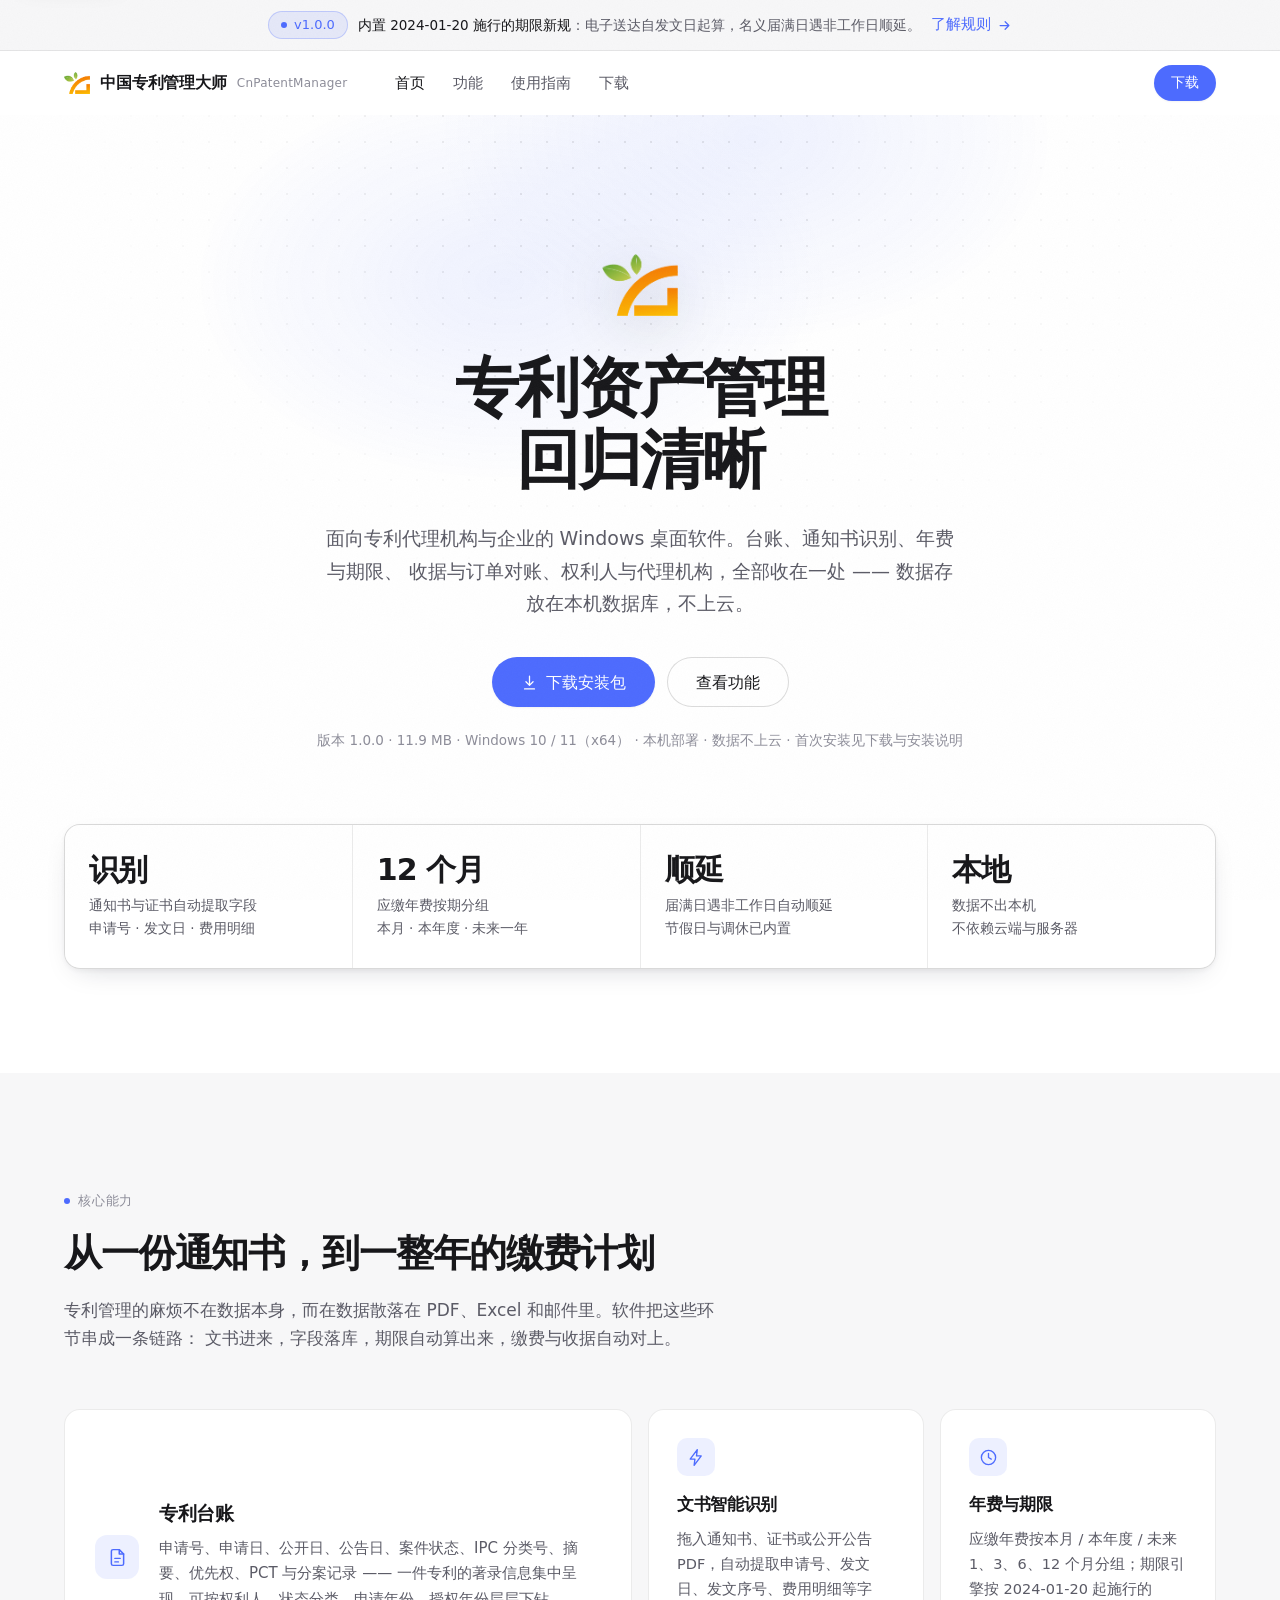
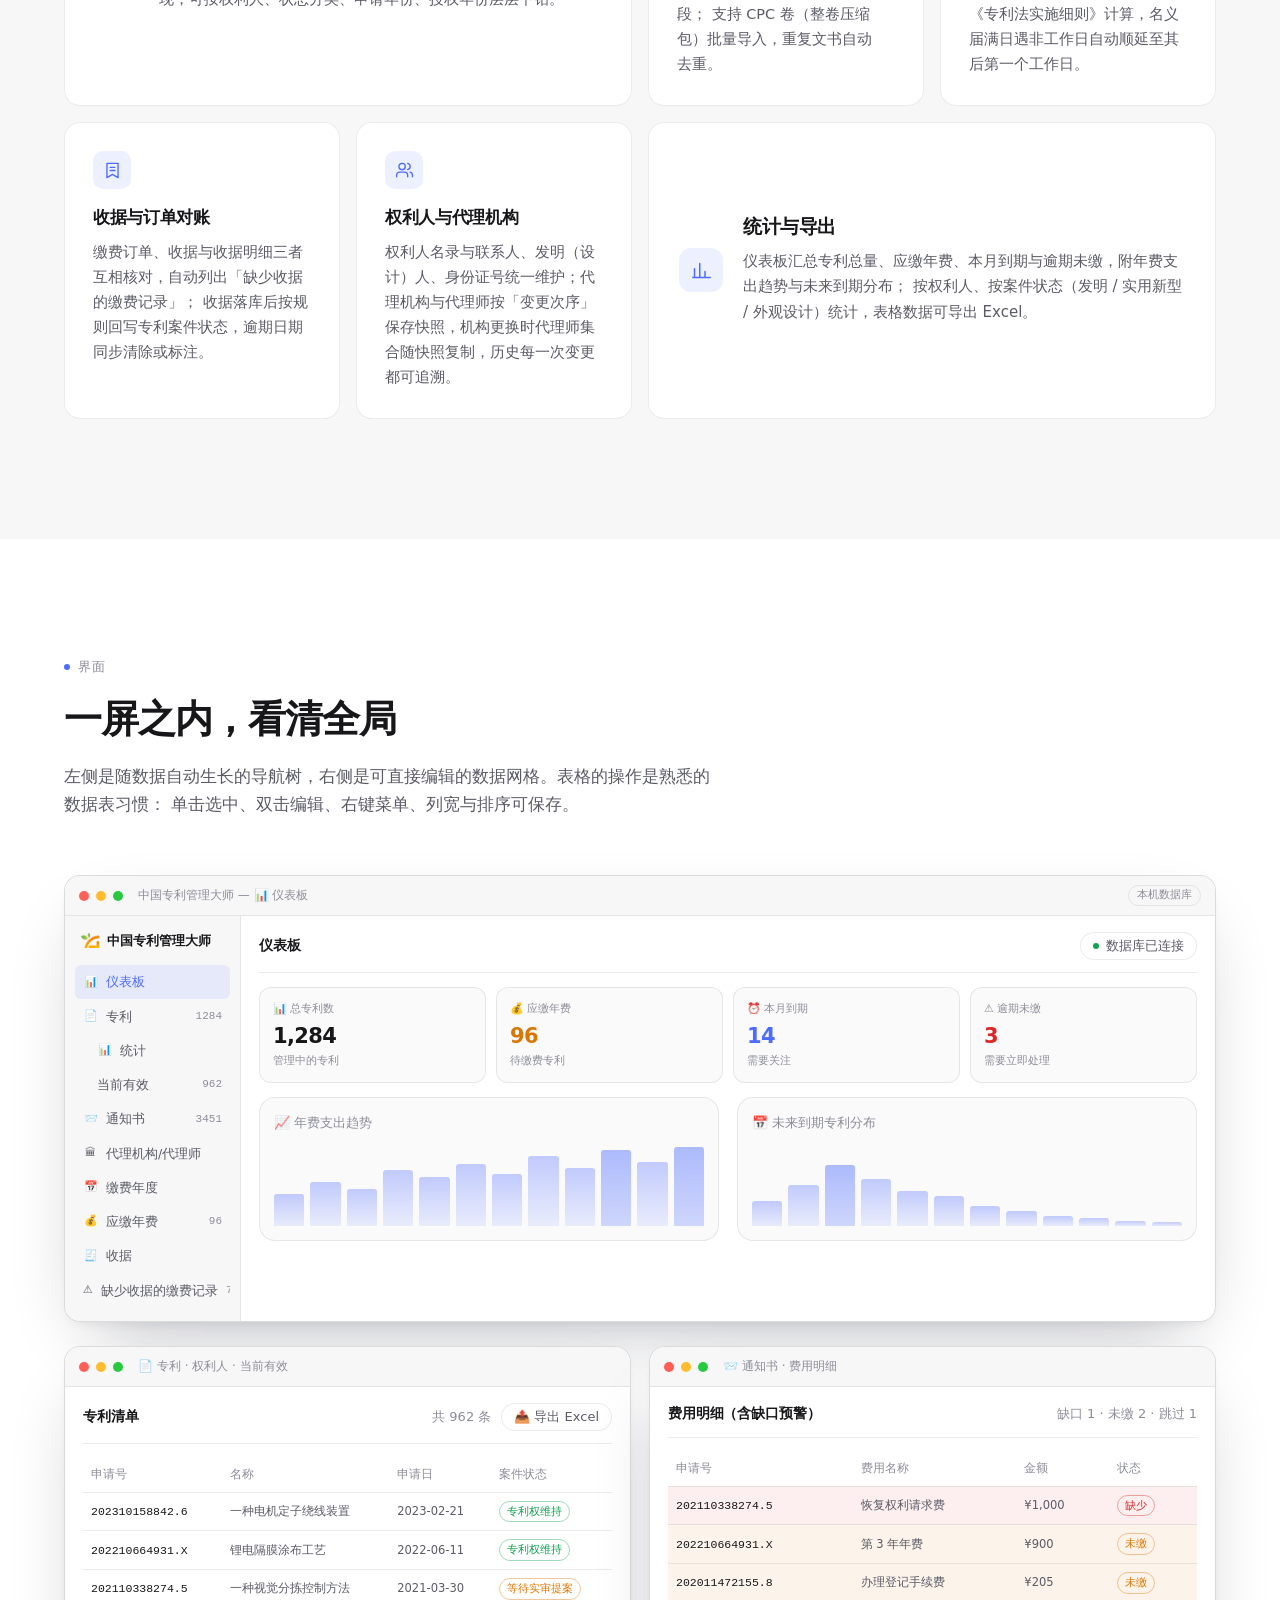
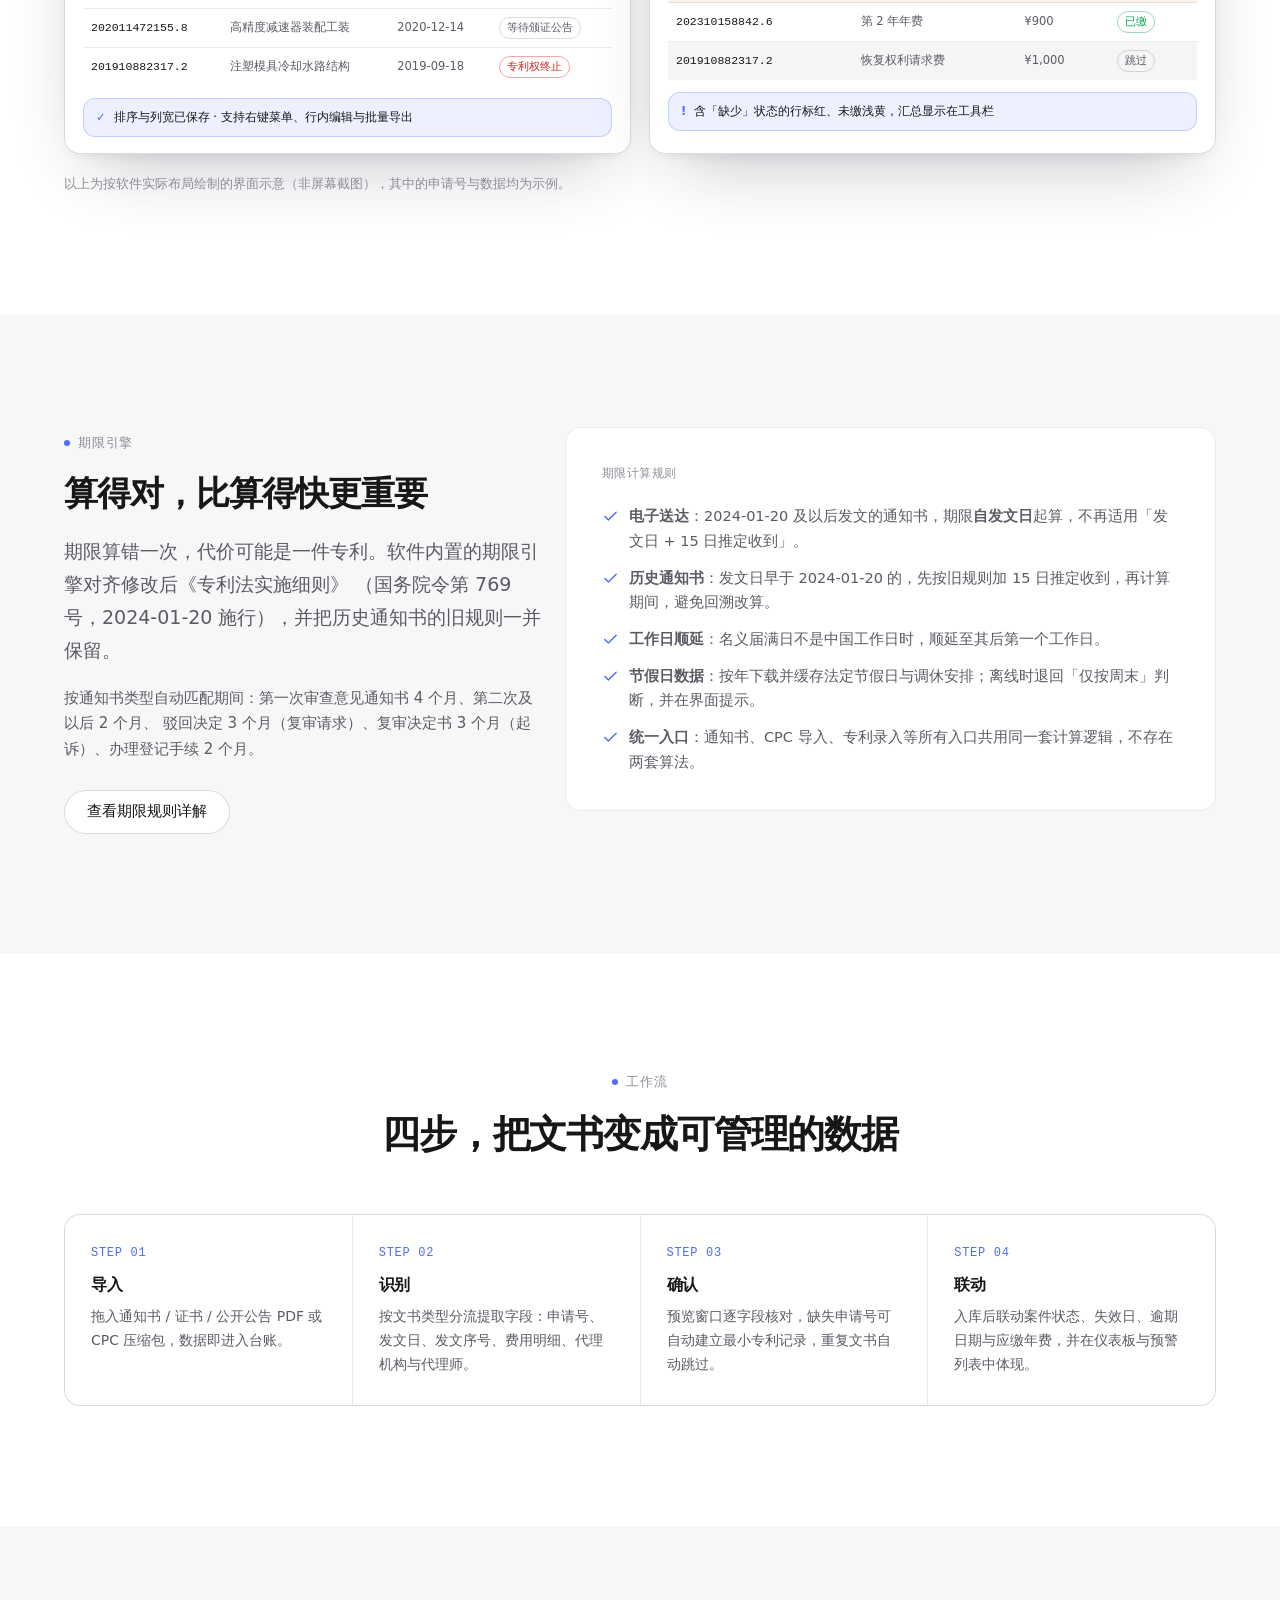
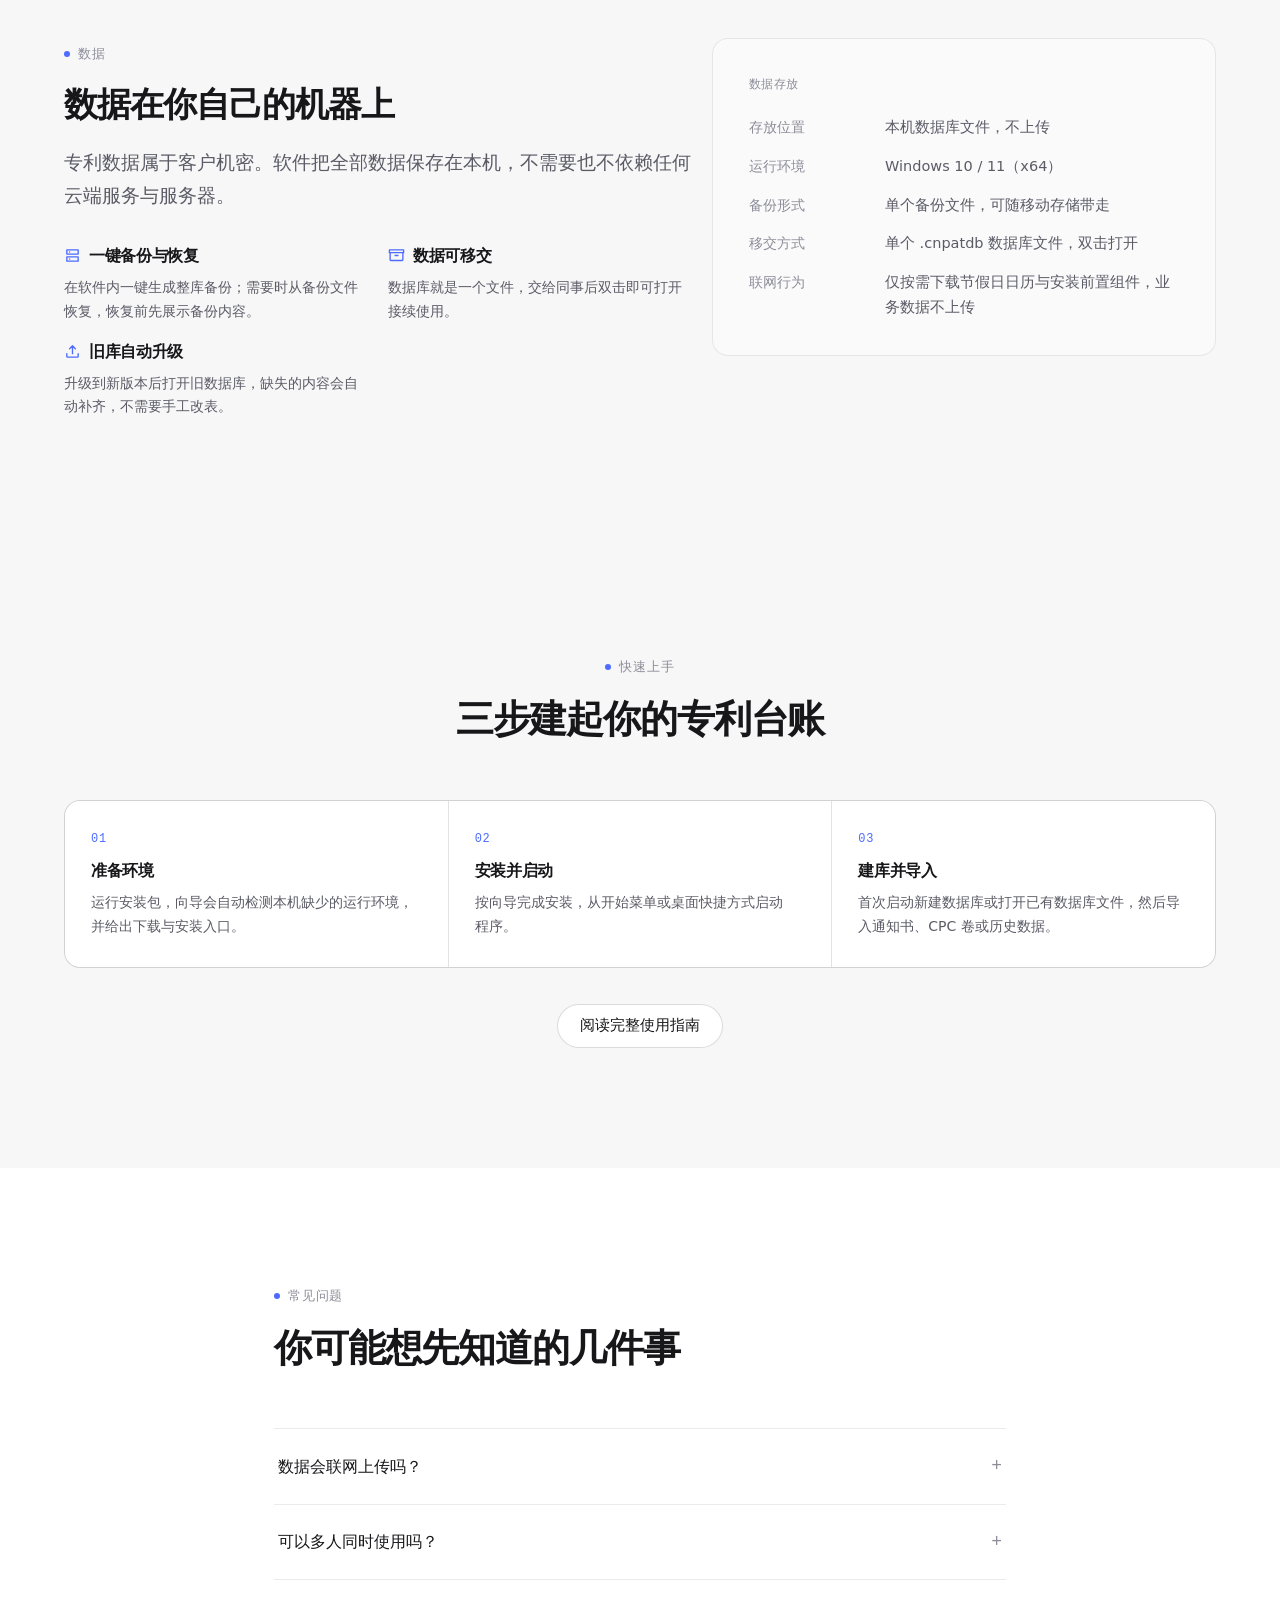
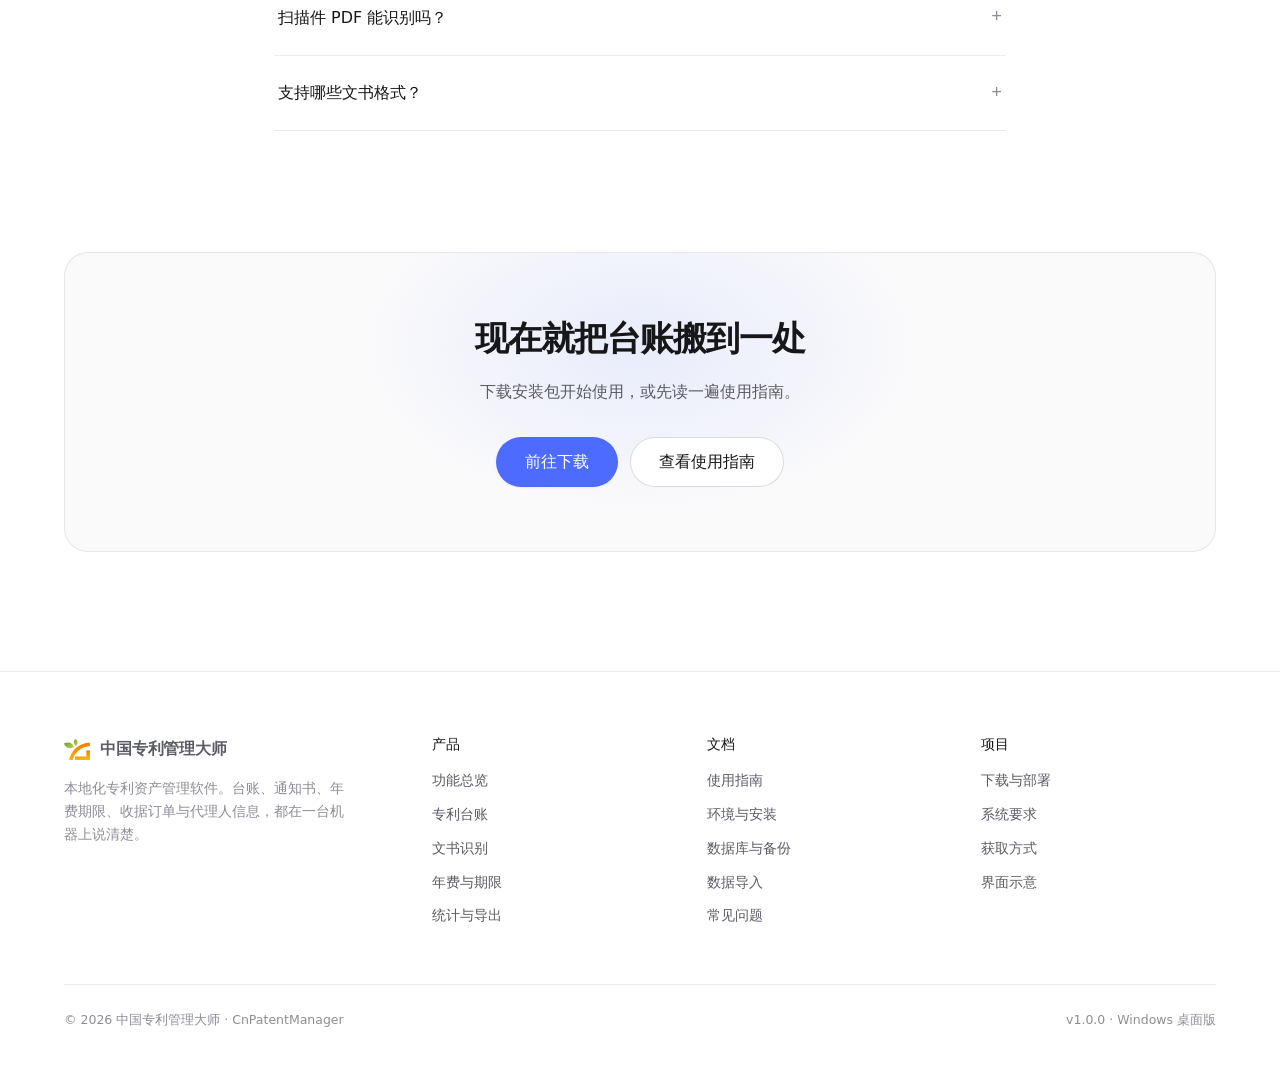
==== index.html @ 4ed28705 "移除「免安装 / 便携目录」这套说法：没有对应的发行产物，下载页只保留安装包一条路" ====
<!DOCTYPE html>
<html lang="zh-CN" data-theme="light" data-accent="blue">
<head>
<meta charset="UTF-8">
<meta name="viewport" content="width=device-width, initial-scale=1">
<title>中国专利管理大师 · 本地化专利资产管理软件</title>
<meta name="description" content="中国专利管理大师（CnPatentManager）是一款面向代理机构与企业的 Windows 桌面软件：专利台账、通知书智能识别、年费与期限管理、收据与订单对账、权利人与代理机构管理，数据全部存放在本机。">
<link rel="canonical" href="https://cnpatentmanager.cn/">
<meta property="og:type" content="website">
<meta property="og:site_name" content="中国专利管理大师">
<meta property="og:locale" content="zh_CN">
<meta property="og:title" content="中国专利管理大师 · 本地化专利资产管理软件">
<meta property="og:description" content="Windows 桌面端专利管理软件：台账、通知书识别、年费期限、收据对账，数据全部存放在本机。">
<meta property="og:url" content="https://cnpatentmanager.cn/">
<meta property="og:image" content="https://cnpatentmanager.cn/assets/img/og-cover.png">
<meta property="og:image:width" content="1200">
<meta property="og:image:height" content="630">
<meta property="og:image:alt" content="中国专利管理大师 · 本地化专利资产管理软件">
<meta name="twitter:card" content="summary_large_image">
<meta name="color-scheme" content="light dark">
<meta name="theme-color" content="#ffffff" media="(prefers-color-scheme: light)">
<meta name="theme-color" content="#0e0e10" media="(prefers-color-scheme: dark)">
<link rel="icon" href="assets/img/logo.ico" sizes="any">
<link rel="apple-touch-icon" href="assets/img/logo-mark.png">
<link rel="stylesheet" href="assets/css/style.css">
<script src="assets/js/theme-init.js"></script>
<script src="assets/js/main.js" defer></script>
</head>
<body>

<a class="skip-link" href="#main">跳到主要内容</a>

<!-- ============================ 公告条 ============================ -->
<div class="notice-bar">
  <span class="pill pill-soft"><span class="dot"></span>v1.0.0</span>
  <span><strong>内置 2024-01-20 施行的期限新规</strong>：电子送达自发文日起算，名义届满日遇非工作日顺延。</span>
  <a class="link-arrow" href="guide.html#deadline">了解规则
    <svg viewBox="0 0 24 24" fill="none" stroke="currentColor" stroke-width="2" stroke-linecap="round" stroke-linejoin="round"><path d="M5 12h14M13 6l6 6-6 6"/></svg>
  </a>
</div>

<!-- ============================ 导航 ============================ -->
<header class="nav" id="nav">
  <div class="container nav-inner">
    <a class="brand" href="index.html">
      <img src="assets/img/logo-mark.png" alt="">
      <span>中国专利管理大师</span>
      <span class="brand-sub">CnPatentManager</span>
    </a>
    <nav class="nav-links" id="navLinks">
      <a href="index.html">首页</a>
      <a href="features.html">功能</a>
      <a href="guide.html">使用指南</a>
      <a href="download.html">下载</a>
    </nav>
    <div class="nav-right">
      <a class="btn btn-primary btn-sm" href="download.html">下载</a>
      <button class="icon-btn nav-toggle" id="navToggle" type="button"
              aria-label="展开菜单" aria-expanded="false" aria-controls="navLinks">
        <svg viewBox="0 0 24 24" fill="none" stroke="currentColor" stroke-width="2" stroke-linecap="round"><path d="M4 7h16M4 12h16M4 17h16"/></svg>
      </button>
    </div>
  </div>
</header>

<main id="main">

  <!-- ============================ Hero ============================ -->
  <section class="hero">
    <div class="container">
      <img class="hero-mark" src="assets/img/logo-mark.png" alt="">
      <h1 class="hero-title">专利资产管理<br>回归清晰</h1>
      <p class="hero-sub">
        面向专利代理机构与企业的 Windows 桌面软件。台账、通知书识别、年费与期限、
        收据与订单对账、权利人与代理机构，全部收在一处 —— 数据存放在本机数据库，不上云。
      </p>
      <div class="btn-row center hero-actions">
        <a class="btn btn-primary btn-lg" href="downloads/Setup_CnPatentManager.exe" download>
          <svg viewBox="0 0 24 24" fill="none" stroke="currentColor" stroke-width="1.8" stroke-linecap="round" stroke-linejoin="round"><path d="M12 3v12M7 11l5 5 5-5M5 21h14"/></svg>
          下载安装包
        </a>
        <a class="btn btn-ghost btn-lg" href="features.html">查看功能</a>
      </div>
      <p class="hero-note">版本 1.0.0 · 11.9 MB · Windows 10 / 11（x64） · 本机部署 · 数据不上云 ·
        首次安装见<a href="download.html">下载与安装说明</a></p>

      <div class="stat-strip reveal">
        <div>
          <div class="stat-num">识别</div>
          <div class="stat-label">通知书与证书自动提取字段<br>申请号 · 发文日 · 费用明细</div>
        </div>
        <div>
          <div class="stat-num">12 个月</div>
          <div class="stat-label">应缴年费按期分组<br>本月 · 本年度 · 未来一年</div>
        </div>
        <div>
          <div class="stat-num">顺延</div>
          <div class="stat-label">届满日遇非工作日自动顺延<br>节假日与调休已内置</div>
        </div>
        <div>
          <div class="stat-num">本地</div>
          <div class="stat-label">数据不出本机<br>不依赖云端与服务器</div>
        </div>
      </div>
    </div>
  </section>

  <!-- ============================ 核心能力 ============================ -->
  <section class="section section-soft" id="capabilities">
    <div class="container">
      <div class="section-head reveal">
        <div class="eyebrow">核心能力</div>
        <h2>从一份通知书，到一整年的缴费计划</h2>
        <p>专利管理的麻烦不在数据本身，而在数据散落在 PDF、Excel 和邮件里。软件把这些环节串成一条链路：
           文书进来，字段落库，期限自动算出来，缴费与收据自动对上。</p>
      </div>

      <div class="bento">
        <article class="card card-hover reveal b-2">
          <div class="card-icon">
            <svg viewBox="0 0 24 24" fill="none" stroke="currentColor" stroke-width="1.7" stroke-linecap="round" stroke-linejoin="round"><path d="M14 3H7a2 2 0 0 0-2 2v14a2 2 0 0 0 2 2h10a2 2 0 0 0 2-2V8z"/><path d="M14 3v5h5M9 13h6M9 17h4"/></svg>
          </div>
          <h3>专利台账</h3>
          <p>申请号、申请日、公开日、公告日、案件状态、IPC 分类号、摘要、优先权、PCT 与分案记录 ——
             一件专利的著录信息集中呈现，可按权利人、状态分类、申请年份、授权年份层层下钻。</p>
        </article>

        <article class="card card-hover reveal">
          <div class="card-icon">
            <svg viewBox="0 0 24 24" fill="none" stroke="currentColor" stroke-width="1.7" stroke-linecap="round" stroke-linejoin="round"><path d="M13 2 4 14h6l-1 8 9-12h-6z"/></svg>
          </div>
          <h3>文书智能识别</h3>
          <p>拖入通知书、证书或公开公告 PDF，自动提取申请号、发文日、发文序号、费用明细等字段；
             支持 CPC 卷（整卷压缩包）批量导入，重复文书自动去重。</p>
        </article>

        <article class="card card-hover reveal">
          <div class="card-icon">
            <svg viewBox="0 0 24 24" fill="none" stroke="currentColor" stroke-width="1.7" stroke-linecap="round" stroke-linejoin="round"><circle cx="12" cy="12" r="9"/><path d="M12 7v5l3.5 2"/></svg>
          </div>
          <h3>年费与期限</h3>
          <p>应缴年费按本月 / 本年度 / 未来 1、3、6、12 个月分组；期限引擎按 2024-01-20 起施行的
             《专利法实施细则》计算，名义届满日遇非工作日自动顺延至其后第一个工作日。</p>
        </article>

        <article class="card card-hover reveal">
          <div class="card-icon">
            <svg viewBox="0 0 24 24" fill="none" stroke="currentColor" stroke-width="1.7" stroke-linecap="round" stroke-linejoin="round"><path d="M5 3h14v18l-7-4-7 4z"/><path d="M9 8h6M9 12h6"/></svg>
          </div>
          <h3>收据与订单对账</h3>
          <p>缴费订单、收据与收据明细三者互相核对，自动列出「缺少收据的缴费记录」；
             收据落库后按规则回写专利案件状态，逾期日期同步清除或标注。</p>
        </article>

        <article class="card card-hover reveal">
          <div class="card-icon">
            <svg viewBox="0 0 24 24" fill="none" stroke="currentColor" stroke-width="1.7" stroke-linecap="round" stroke-linejoin="round"><path d="M16 20v-2a4 4 0 0 0-4-4H6a4 4 0 0 0-4 4v2"/><circle cx="9" cy="7" r="4"/><path d="M22 20v-2a4 4 0 0 0-3-3.9M16 3.1a4 4 0 0 1 0 7.8"/></svg>
          </div>
          <h3>权利人与代理机构</h3>
          <p>权利人名录与联系人、发明（设计）人、身份证号统一维护；代理机构与代理师按「变更次序」
             保存快照，机构更换时代理师集合随快照复制，历史每一次变更都可追溯。</p>
        </article>

        <article class="card card-hover reveal b-2">
          <div class="card-icon">
            <svg viewBox="0 0 24 24" fill="none" stroke="currentColor" stroke-width="1.7" stroke-linecap="round" stroke-linejoin="round"><path d="M4 20V10M10 20V4M16 20v-7M22 20H2"/></svg>
          </div>
          <h3>统计与导出</h3>
          <p>仪表板汇总专利总量、应缴年费、本月到期与逾期未缴，附年费支出趋势与未来到期分布；
             按权利人、按案件状态（发明 / 实用新型 / 外观设计）统计，表格数据可导出 Excel。</p>
        </article>
      </div>
    </div>
  </section>

  <!-- ============================ 界面示意 ============================ -->
  <section class="section" id="screens">
    <div class="container">
      <div class="section-head reveal">
        <div class="eyebrow">界面</div>
        <h2>一屏之内，看清全局</h2>
        <p>左侧是随数据自动生长的导航树，右侧是可直接编辑的数据网格。表格的操作是熟悉的数据表习惯：
           单击选中、双击编辑、右键菜单、列宽与排序可保存。</p>
      </div>

      <div class="stack-24">
        <!-- 仪表板 -->
        <div class="win reveal">
          <div class="win-bar">
            <span class="win-dot"></span><span class="win-dot"></span><span class="win-dot"></span>
            <span class="win-title">中国专利管理大师 — 📊 仪表板</span>
            <span class="win-badge">本机数据库</span>
          </div>
          <div class="win-body">
            <aside class="win-side">
              <div class="side-brand"><img src="assets/img/logo-mark.png" alt="">中国专利管理大师</div>
              <ul class="win-tree">
                <li class="is-active"><span class="em">📊</span>仪表板</li>
                <li><span class="em">📄</span>专利<span class="count">1284</span></li>
                <li class="indent-1"><span class="em">📊</span>统计</li>
                <li class="indent-1">当前有效<span class="count">962</span></li>
                <li><span class="em">📨</span>通知书<span class="count">3451</span></li>
                <li><span class="em">🏛</span>代理机构/代理师</li>
                <li><span class="em">📅</span>缴费年度</li>
                <li><span class="em">💰</span>应缴年费<span class="count">96</span></li>
                <li><span class="em">🧾</span>收据</li>
                <li><span class="em">⚠️</span>缺少收据的缴费记录<span class="count">7</span></li>
              </ul>
            </aside>
            <div class="win-main">
              <div class="win-head">
                <h4>仪表板</h4>
                <span class="pill pill-ok tiny grow"><span class="dot"></span>数据库已连接</span>
              </div>
              <div class="kpi-row">
                <div class="kpi">
                  <div class="kpi-label">📊 总专利数</div>
                  <div class="kpi-value">1,284</div>
                  <div class="kpi-foot">管理中的专利</div>
                </div>
                <div class="kpi is-warn">
                  <div class="kpi-label">💰 应缴年费</div>
                  <div class="kpi-value">96</div>
                  <div class="kpi-foot">待缴费专利</div>
                </div>
                <div class="kpi is-accent">
                  <div class="kpi-label">⏰ 本月到期</div>
                  <div class="kpi-value">14</div>
                  <div class="kpi-foot">需要关注</div>
                </div>
                <div class="kpi is-danger">
                  <div class="kpi-label">⚠️ 逾期未缴</div>
                  <div class="kpi-value">3</div>
                  <div class="kpi-foot">需要立即处理</div>
                </div>
              </div>

              <div class="grid grid-2 mt-14">
                <div class="card card-flat card-compact">
                  <div class="tiny dim">📈 年费支出趋势</div>
                  <div class="bars" aria-hidden="true">
                    <span style="height:38%"></span><span style="height:52%"></span><span style="height:44%"></span>
                    <span style="height:66%"></span><span style="height:58%"></span><span style="height:74%"></span>
                    <span style="height:61%"></span><span style="height:83%"></span><span style="height:69%"></span>
                    <span style="height:90%" class="is-peak"></span><span style="height:76%"></span><span style="height:94%" class="is-peak"></span>
                  </div>
                </div>
                <div class="card card-flat card-compact">
                  <div class="tiny dim">📅 未来到期专利分布</div>
                  <div class="bars" aria-hidden="true">
                    <span style="height:30%"></span><span style="height:48%"></span><span style="height:72%" class="is-peak"></span>
                    <span style="height:56%"></span><span style="height:41%"></span><span style="height:35%"></span>
                    <span style="height:24%"></span><span style="height:18%"></span><span style="height:12%"></span>
                    <span style="height:9%"></span><span style="height:6%"></span><span style="height:4%"></span>
                  </div>
                </div>
              </div>
            </div>
          </div>
        </div>

        <div class="grid grid-2">
          <!-- 专利列表 -->
          <div class="win reveal">
            <div class="win-bar">
              <span class="win-dot"></span><span class="win-dot"></span><span class="win-dot"></span>
              <span class="win-title">📄 专利 · 权利人 · 当前有效</span>
            </div>
            <div class="win-main">
              <div class="win-head">
                <h4>专利清单</h4>
                <span class="tiny dim grow">共 962 条</span>
                <span class="pill tiny">📤 导出 Excel</span>
              </div>
              <table class="mini-table">
                <thead>
                  <tr><th>申请号</th><th>名称</th><th>申请日</th><th>案件状态</th></tr>
                </thead>
                <tbody>
                  <tr><td class="strong mono">202310158842.6</td><td>一种电机定子绕线装置</td><td>2023-02-21</td><td><span class="tag tag-ok">专利权维持</span></td></tr>
                  <tr><td class="strong mono">202210664931.X</td><td>锂电隔膜涂布工艺</td><td>2022-06-11</td><td><span class="tag tag-ok">专利权维持</span></td></tr>
                  <tr><td class="strong mono">202110338274.5</td><td>一种视觉分拣控制方法</td><td>2021-03-30</td><td><span class="tag tag-warn">等待实审提案</span></td></tr>
                  <tr><td class="strong mono">202011472155.8</td><td>高精度减速器装配工装</td><td>2020-12-14</td><td><span class="tag">等待颁证公告</span></td></tr>
                  <tr><td class="strong mono">201910882317.2</td><td>注塑模具冷却水路结构</td><td>2019-09-18</td><td><span class="tag tag-danger">专利权终止</span></td></tr>
                </tbody>
              </table>
              <div class="win-toast">
                <span class="em">✓</span>排序与列宽已保存 · 支持右键菜单、行内编辑与批量导出
              </div>
            </div>
          </div>

          <!-- 费用明细 / 缺口预警 -->
          <div class="win reveal">
            <div class="win-bar">
              <span class="win-dot"></span><span class="win-dot"></span><span class="win-dot"></span>
              <span class="win-title">📨 通知书 · 费用明细</span>
            </div>
            <div class="win-main">
              <div class="win-head">
                <h4>费用明细（含缺口预警）</h4>
                <span class="tiny dim grow">缺口 1 · 未缴 2 · 跳过 1</span>
              </div>
              <table class="mini-table">
                <thead>
                  <tr><th>申请号</th><th>费用名称</th><th>金额</th><th>状态</th></tr>
                </thead>
                <tbody>
                  <tr class="row-flag-danger"><td class="strong mono">202110338274.5</td><td>恢复权利请求费</td><td>¥1,000</td><td><span class="tag tag-danger">缺少</span></td></tr>
                  <tr class="row-flag-warn"><td class="strong mono">202210664931.X</td><td>第 3 年年费</td><td>¥900</td><td><span class="tag tag-warn">未缴</span></td></tr>
                  <tr class="row-flag-warn"><td class="strong mono">202011472155.8</td><td>办理登记手续费</td><td>¥205</td><td><span class="tag tag-warn">未缴</span></td></tr>
                  <tr><td class="strong mono">202310158842.6</td><td>第 2 年年费</td><td>¥900</td><td><span class="tag tag-ok">已缴</span></td></tr>
                  <tr class="row-flag-skip"><td class="strong mono">201910882317.2</td><td>恢复权利请求费</td><td>¥1,000</td><td><span class="tag">跳过</span></td></tr>
                </tbody>
              </table>
              <div class="win-toast">
                <span class="em">!</span>含「缺少」状态的行标红、未缴浅黄，汇总显示在工具栏
              </div>
            </div>
          </div>
        </div>
      </div>

      <p class="tiny dim reveal mt-18">
        以上为按软件实际布局绘制的界面示意（非屏幕截图），其中的申请号与数据均为示例。
      </p>
    </div>
  </section>

  <!-- ============================ 期限规则 ============================ -->
  <section class="section section-soft" id="deadline">
    <div class="container">
      <div class="grid grid-1-2 grid-spread">
        <div class="reveal">
          <div class="eyebrow">期限引擎</div>
          <h2 class="h2-sub">算得对，比算得快更重要</h2>
          <p class="lead mt-20">
            期限算错一次，代价可能是一件专利。软件内置的期限引擎对齐修改后《专利法实施细则》
            （国务院令第 769 号，2024-01-20 施行），并把历史通知书的旧规则一并保留。
          </p>
          <p class="muted mt-18 text-15">
            按通知书类型自动匹配期间：第一次审查意见通知书 4 个月、第二次及以后 2 个月、
            驳回决定 3 个月（复审请求）、复审决定书 3 个月（起诉）、办理登记手续 2 个月。
          </p>
          <div class="btn-row mt-28">
            <a class="btn btn-ghost" href="features.html#deadline">查看期限规则详解</a>
          </div>
        </div>

        <div class="card card-lg reveal">
          <div class="card-index">期限计算规则</div>
          <ul class="check-list mt-20">
            <li>
              <svg viewBox="0 0 24 24" fill="none" stroke="currentColor" stroke-width="2" stroke-linecap="round" stroke-linejoin="round"><path d="M20 6 9 17l-5-5"/></svg>
              <span><strong>电子送达</strong>：2024-01-20 及以后发文的通知书，期限<strong>自发文日</strong>起算，不再适用「发文日 + 15 日推定收到」。</span>
            </li>
            <li>
              <svg viewBox="0 0 24 24" fill="none" stroke="currentColor" stroke-width="2" stroke-linecap="round" stroke-linejoin="round"><path d="M20 6 9 17l-5-5"/></svg>
              <span><strong>历史通知书</strong>：发文日早于 2024-01-20 的，先按旧规则加 15 日推定收到，再计算期间，避免回溯改算。</span>
            </li>
            <li>
              <svg viewBox="0 0 24 24" fill="none" stroke="currentColor" stroke-width="2" stroke-linecap="round" stroke-linejoin="round"><path d="M20 6 9 17l-5-5"/></svg>
              <span><strong>工作日顺延</strong>：名义届满日不是中国工作日时，顺延至其后第一个工作日。</span>
            </li>
            <li>
              <svg viewBox="0 0 24 24" fill="none" stroke="currentColor" stroke-width="2" stroke-linecap="round" stroke-linejoin="round"><path d="M20 6 9 17l-5-5"/></svg>
              <span><strong>节假日数据</strong>：按年下载并缓存法定节假日与调休安排；离线时退回「仅按周末」判断，并在界面提示。</span>
            </li>
            <li>
              <svg viewBox="0 0 24 24" fill="none" stroke="currentColor" stroke-width="2" stroke-linecap="round" stroke-linejoin="round"><path d="M20 6 9 17l-5-5"/></svg>
              <span><strong>统一入口</strong>：通知书、CPC 导入、专利录入等所有入口共用同一套计算逻辑，不存在两套算法。</span>
            </li>
          </ul>
        </div>
      </div>
    </div>
  </section>

  <!-- ============================ 工作流 ============================ -->
  <section class="section">
    <div class="container">
      <div class="section-head center reveal">
        <div class="eyebrow">工作流</div>
        <h2>四步，把文书变成可管理的数据</h2>
      </div>
      <ol class="steps steps-4 reveal">
        <li>
          <div class="step-num">STEP 01</div>
          <h3>导入</h3>
          <p>拖入通知书 / 证书 / 公开公告 PDF 或 CPC 压缩包，数据即进入台账。</p>
        </li>
        <li>
          <div class="step-num">STEP 02</div>
          <h3>识别</h3>
          <p>按文书类型分流提取字段：申请号、发文日、发文序号、费用明细、代理机构与代理师。</p>
        </li>
        <li>
          <div class="step-num">STEP 03</div>
          <h3>确认</h3>
          <p>预览窗口逐字段核对，缺失申请号可自动建立最小专利记录，重复文书自动跳过。</p>
        </li>
        <li>
          <div class="step-num">STEP 04</div>
          <h3>联动</h3>
          <p>入库后联动案件状态、失效日、逾期日期与应缴年费，并在仪表板与预警列表中体现。</p>
        </li>
      </ol>
    </div>
  </section>

  <!-- ============================ 数据与安全 ============================ -->
  <section class="section section-soft">
    <div class="container">
      <div class="grid grid-2-1 grid-spread">
        <div class="reveal">
          <div class="eyebrow">数据</div>
          <h2 class="h2-sub">数据在你自己的机器上</h2>
          <p class="lead mt-20">
            专利数据属于客户机密。软件把全部数据保存在本机，不需要也不依赖任何云端服务与服务器。
          </p>
          <div class="grid grid-2 mt-34">
            <div>
              <h3 class="h3-sm"><svg class="h3-icon" viewBox="0 0 24 24" fill="none" stroke="currentColor" stroke-width="1.9" stroke-linecap="round" stroke-linejoin="round" aria-hidden="true"><path d="M4 4h16v6H4zM4 14h16v6H4z"/><path d="M8 7h.01M8 17h.01"/></svg>一键备份与恢复</h3>
              <p class="muted small mt-10">在软件内一键生成整库备份；需要时从备份文件恢复，恢复前先展示备份内容。</p>
            </div>
            <div>
              <h3 class="h3-sm"><svg class="h3-icon" viewBox="0 0 24 24" fill="none" stroke="currentColor" stroke-width="1.9" stroke-linecap="round" stroke-linejoin="round" aria-hidden="true"><path d="M21 8v10a1 1 0 0 1-1 1H4a1 1 0 0 1-1-1V8"/><path d="M2 4h20v4H2zM10 12h4"/></svg>数据可移交</h3>
              <p class="muted small mt-10">数据库就是一个文件，交给同事后双击即可打开接续使用。</p>
            </div>
            <div>
              <h3 class="h3-sm"><svg class="h3-icon" viewBox="0 0 24 24" fill="none" stroke="currentColor" stroke-width="1.9" stroke-linecap="round" stroke-linejoin="round" aria-hidden="true"><path d="M12 15V4M8 8l4-4 4 4"/><path d="M4 15v4a1 1 0 0 0 1 1h14a1 1 0 0 0 1-1v-4"/></svg>旧库自动升级</h3>
              <p class="muted small mt-10">升级到新版本后打开旧数据库，缺失的内容会自动补齐，不需要手工改表。</p>
            </div>
          </div>
        </div>

        <div class="card card-lg card-flat reveal">
          <div class="card-index">数据存放</div>
          <div class="kv mt-20">
            <div>
              <dt>存放位置</dt>
              <dd class="tiny">本机数据库文件，不上传</dd>
            </div>
            <div>
              <dt>运行环境</dt>
              <dd class="tiny">Windows 10 / 11（x64）</dd>
            </div>
            <div>
              <dt>备份形式</dt>
              <dd class="tiny">单个备份文件，可随移动存储带走</dd>
            </div>
            <div>
              <dt>移交方式</dt>
              <dd class="tiny">单个 .cnpatdb 数据库文件，双击打开</dd>
            </div>
            <div>
              <dt>联网行为</dt>
              <dd class="tiny">仅按需下载节假日日历与安装前置组件，业务数据不上传</dd>
            </div>
          </div>
        </div>
      </div>
    </div>
  </section>

  <!-- ============================ 快速上手 ============================ -->
  <section class="section section-soft">
    <div class="container">
      <div class="section-head center reveal">
        <div class="eyebrow">快速上手</div>
        <h2>三步建起你的专利台账</h2>
      </div>
      <ol class="steps steps-3 reveal">
        <li>
          <div class="step-num">01</div>
          <h3>准备环境</h3>
          <p>运行安装包，向导会自动检测本机缺少的运行环境，并给出下载与安装入口。</p>
        </li>
        <li>
          <div class="step-num">02</div>
          <h3>安装并启动</h3>
          <p>按向导完成安装，从开始菜单或桌面快捷方式启动程序。</p>
        </li>
        <li>
          <div class="step-num">03</div>
          <h3>建库并导入</h3>
          <p>首次启动新建数据库或打开已有数据库文件，然后导入通知书、CPC 卷或历史数据。</p>
        </li>
      </ol>
      <div class="btn-row center reveal mt-36">
        <a class="btn btn-ghost" href="guide.html">阅读完整使用指南</a>
      </div>
    </div>
  </section>

  <!-- ============================ FAQ ============================ -->
  <section class="section">
    <div class="container container-narrow">
      <div class="section-head reveal">
        <div class="eyebrow">常见问题</div>
        <h2>你可能想先知道的几件事</h2>
      </div>
      <div class="faq reveal">
        <details>
          <summary>数据会联网上传吗？</summary>
          <div class="faq-body">
            <p>不会。所有业务数据保存在本机数据库文件中。软件仅在需要时联网读取法定节假日与调休数据（按年缓存，可离线），
               安装向导在缺少前置组件时提供官方下载链接。</p>
          </div>
        </details>
        <details>
          <summary>可以多人同时使用吗？</summary>
          <div class="faq-body">
            <p>软件定位是单机使用：数据以一个本机数据库文件（.cnpatdb）的形式存在，把这个文件交给同事即可接续使用，
               属于文件级交接，并不提供多用户并发协作。</p>
          </div>
        </details>
        <details>
          <summary>扫描件 PDF 能识别吗？</summary>
          <div class="faq-body">
            <p>2020—2022 年间的部分通知书 PDF 没有文字层（本质是扫描图片），任何纯文本提取都无法读取。
               软件不会静默失败，而是明确区分「无文字层（扫描件）」「缺少文本提取组件」「解析失败」三种原因并逐一提示，
               这类文书需要手工补录。</p>
          </div>
        </details>
        <details>
          <summary>支持哪些文书格式？</summary>
          <div class="faq-body">
            <p>国家知识产权局通知书与证书、公开公告文本（用于更新公开号 / 公告号与状态）、CPC 卷（整卷压缩包）、
               缴费订单与收据。重复的通知书会自动跳过，不会重复入库。</p>
          </div>
        </details>
      </div>
    </div>
  </section>

  <!-- ============================ CTA ============================ -->
  <section class="section pt-0">
    <div class="container">
      <div class="cta reveal">
        <h2>现在就把台账搬到一处</h2>
        <p>下载安装包开始使用，或先读一遍使用指南。</p>
        <div class="btn-row center">
          <a class="btn btn-primary btn-lg" href="download.html">前往下载</a>
          <a class="btn btn-ghost btn-lg" href="guide.html">查看使用指南</a>
        </div>
      </div>
    </div>
  </section>

</main>

<!-- ============================ 页脚 ============================ -->
<footer class="footer">
  <div class="container">
    <div class="footer-top">
      <div>
        <a class="brand" href="index.html">
          <img src="assets/img/logo-mark.png" alt="">
          <span>中国专利管理大师</span>
        </a>
        <p class="footer-note">本地化专利资产管理软件。台账、通知书、年费期限、收据订单与代理人信息，都在一台机器上说清楚。</p>
      </div>
      <div>
        <h4>产品</h4>
        <ul>
          <li><a href="features.html">功能总览</a></li>
          <li><a href="features.html#patents">专利台账</a></li>
          <li><a href="features.html#documents">文书识别</a></li>
          <li><a href="features.html#deadline">年费与期限</a></li>
          <li><a href="features.html#statistics">统计与导出</a></li>
        </ul>
      </div>
      <div>
        <h4>文档</h4>
        <ul>
          <li><a href="guide.html">使用指南</a></li>
          <li><a href="guide.html#install">环境与安装</a></li>
          <li><a href="guide.html#database">数据库与备份</a></li>
          <li><a href="guide.html#import">数据导入</a></li>
          <li><a href="guide.html#faq">常见问题</a></li>
        </ul>
      </div>
      <div>
        <h4>项目</h4>
        <ul>
          <li><a href="download.html">下载与部署</a></li>
          <li><a href="download.html#requirements">系统要求</a></li>
          <li><a href="download.html#get">获取方式</a></li>
          <li><a href="index.html#screens">界面示意</a></li>
        </ul>
      </div>
    </div>
    <div class="footer-bottom">
      <span>© <span data-year>2026</span> 中国专利管理大师 · CnPatentManager</span>
      <span class="grow"></span>
      <span>v1.0.0 · Windows 桌面版</span>
      <!-- 备案号位：本站在境外托管（GitHub Pages 美国节点），按现行规定无需工信部 ICP 备案，
           因此保持注释状态——不要显示空号。将来若迁到国内服务器 / 对象存储并完成备案，
           把下面一行取消注释，并把占位号换成实际备案号。
      <span class="footer-icp"><a href="https://beian.miit.gov.cn/" target="_blank" rel="noopener">XX省ICP备00000000号-1</a></span>
      -->
    </div>
  </div>
</footer>

</body>
</html>
---- assets/css/style.css ----
/* ==========================================================================
   中国专利管理大师 · 产品网站
   设计系统：DeepSeek 官网式极简风（留白、细边框、单一强调色、克制的动效）
   作者：CnPatentManager 项目
   ========================================================================== */

/* --------------------------------------------------------------------------
   1. 设计令牌
   -------------------------------------------------------------------------- */
:root {
  /* 中性色（浅色主题） */
  --bg:          #ffffff;
  --bg-soft:     #f7f7f8;
  --bg-sunken:   #f2f2f4;
  --surface:     #ffffff;
  --surface-2:   #fafafb;

  --text:        #17171a;
  --text-2:      #5b5b66;
  --text-3:      #8d8d99;

  --line:        rgba(0, 0, 0, 0.08);
  --line-2:      rgba(0, 0, 0, 0.14);
  --line-3:      rgba(0, 0, 0, 0.22);

  /* 强调色：默认对齐 DeepSeek 品牌蓝 #4D6BFE
     切换方式见 assets/js/theme-init.js 顶部常量，或直接改本文件的 data-accent 变体
     --accent      填充色（按钮底色、色块、装饰）
     --accent-text 文字/图标色（在背景上要保证可读性，所以常比 --accent 更深）
     --accent-ink  填充色之上的文字色 */
  --accent:      #4d6bfe;
  --accent-ink:  #ffffff;
  --accent-soft: rgba(77, 107, 254, 0.10);
  --accent-line: rgba(77, 107, 254, 0.26);
  --accent-text: var(--accent);

  /* 语义色（仅用于状态点/微标签，保持克制） */
  --ok:          #12a150;
  --warn:        #d97706;
  --danger:      #dc2626;

  /* 圆角：容器软、内部紧，形成可嵌套的层级（内层卡片的圆角写在「卡片与网格」一节） */
  --r-xs:   6px;
  --r-sm:   8px;
  --r:      12px;
  --r-lg:   16px;
  --r-xl:   24px;
  --r-pill: 999px;

  /* 排版
     Inter 没有随站点分发（站点无 CDN、无依赖），写进字体栈只会让「装了 Inter 的
     访客看到一个版本、没装的看到另一个」。改成确定性的系统字体栈：拉丁优先
     Segoe UI Variable（Win11）/ Segoe UI，中文优先苹方 / 微软雅黑，各平台观感一致。
     --font-display 只给大字号标题用：Display 光学尺寸在 40px 以上更紧、更挺拔。 */
  --font: "Segoe UI Variable Text", system-ui, -apple-system, "Segoe UI",
          "PingFang SC", "Microsoft YaHei UI", "Microsoft YaHei",
          "Hiragino Sans GB", "Noto Sans CJK SC", sans-serif;
  --font-display: "Segoe UI Variable Display", "Segoe UI Variable Text", system-ui,
          -apple-system, "Segoe UI", "PingFang SC", "Microsoft YaHei UI",
          "Microsoft YaHei", "Hiragino Sans GB", sans-serif;
  --mono: ui-monospace, SFMono-Regular, "JetBrains Mono", "Cascadia Mono",
          Consolas, "Courier New", monospace;

  /* 版心 */
  --maxw: 1200px;
  --maxw-narrow: 780px;
  --gutter: 24px;
  --nav-h: 64px;
  --nav-blur-bg: rgba(255, 255, 255, 0.82);

  /* 动效 */
  --ease: cubic-bezier(0.22, 0.61, 0.36, 1);
  --ease-out: cubic-bezier(0.16, 1, 0.3, 1);
  --dur:  0.22s;

  /* 层级：统一在这里排，页面里不再出现裸 z-index */
  --z-grain: 1;
  --z-nav:   100;
  --z-skip:  200;

  /* 阴影：不用纯黑，统一染上背景的冷调（RGB 18,22,45）；只做轻微投影 —— 分层仍以边框为主 */
  --shadow-tint: 18, 22, 45;
  --shadow-1: 0 1px 2px rgba(var(--shadow-tint), 0.05);
  --shadow-2: 0 10px 30px -14px rgba(var(--shadow-tint), 0.22), 0 2px 6px rgba(var(--shadow-tint), 0.05);
  --shadow-win: 0 30px 72px -30px rgba(var(--shadow-tint), 0.32), 0 6px 16px -8px rgba(var(--shadow-tint), 0.12);
}

/* 深色主题 */
[data-theme="dark"] {
  --bg:        #0e0e10;
  --bg-soft:   #161618;
  --bg-sunken: #1c1c1f;
  --surface:   #141416;
  --surface-2: #191a1d;

  --text:      #ededf2;
  --text-2:    #a2a2ad;
  --text-3:    #74747f;

  --line:      rgba(255, 255, 255, 0.10);
  --line-2:    rgba(255, 255, 255, 0.16);
  --line-3:    rgba(255, 255, 255, 0.26);
  --nav-blur-bg: rgba(14, 14, 16, 0.78);

  --accent:      #6d86ff;
  --accent-soft: rgba(109, 134, 255, 0.14);
  --accent-line: rgba(109, 134, 255, 0.34);

  --ok:     #34d07f;
  --warn:   #f0a63c;
  --danger: #f4645f;

  --shadow-tint: 0, 0, 0;
  --shadow-1: 0 1px 2px rgba(0, 0, 0, 0.45);
  --shadow-2: 0 10px 30px -14px rgba(0, 0, 0, 0.65), 0 2px 6px rgba(0, 0, 0, 0.4);
  --shadow-win: 0 30px 72px -30px rgba(0, 0, 0, 0.8), 0 6px 16px -8px rgba(0, 0, 0, 0.55);
}

/* --------------------------------------------------------------------------
   强调色备选方案（在 <html data-accent="…"> 上切换；默认 deepseek 蓝）
   blue   DeepSeek 品牌蓝 —— 默认
   green  取自软件 logo 叶片的嫩绿
   orange 软件 logo 的品牌橙
   ink    纯墨黑 / 深色模式下的纯白（最接近黑白极简）
   -------------------------------------------------------------------------- */
[data-accent="blue"] {
  --accent:      #4d6bfe;
  --accent-soft: rgba(77, 107, 254, 0.10);
  --accent-line: rgba(77, 107, 254, 0.26);
  --accent-text: var(--accent);
}
[data-theme="dark"][data-accent="blue"] {
  --accent:      #6d86ff;
  --accent-soft: rgba(109, 134, 255, 0.14);
  --accent-line: rgba(109, 134, 255, 0.34);
  --accent-text: #8d9fff;
}

/* 嫩绿：取自 logo 左上角叶片（#8CC63F ~ #A9C245）。
   填充色偏亮，所以配深墨绿的 --accent-ink，文字色另取更深的绿保证可读性。 */
[data-accent="green"] {
  --accent:      #8cc63f;
  --accent-ink:  #12240a;
  --accent-soft: rgba(140, 198, 63, 0.16);
  --accent-line: rgba(140, 198, 63, 0.42);
  --accent-text: #4c8420;
}
[data-theme="dark"][data-accent="green"] {
  --accent:      #a6da5c;
  --accent-ink:  #10200a;
  --accent-soft: rgba(166, 218, 92, 0.16);
  --accent-line: rgba(166, 218, 92, 0.34);
  --accent-text: #a6da5c;
}

[data-accent="orange"] {
  --accent:      #e8790f;
  --accent-soft: rgba(232, 121, 15, 0.11);
  --accent-line: rgba(232, 121, 15, 0.28);
  --accent-text: #b9550a;
}
[data-theme="dark"][data-accent="orange"] {
  --accent:      #f5943a;
  --accent-soft: rgba(245, 148, 58, 0.15);
  --accent-line: rgba(245, 148, 58, 0.34);
  --accent-text: #f0a24a;
}

[data-accent="ink"] {
  --accent:      #17171a;
  --accent-soft: rgba(0, 0, 0, 0.055);
  --accent-line: rgba(0, 0, 0, 0.18);
}
[data-theme="dark"][data-accent="ink"] {
  --accent:      #f2f2f5;
  --accent-ink:  #111114;
  --accent-soft: rgba(255, 255, 255, 0.10);
  --accent-line: rgba(255, 255, 255, 0.24);
}

/* --------------------------------------------------------------------------
   2. 基础重置
   -------------------------------------------------------------------------- */
*, *::before, *::after { box-sizing: border-box; }

html {
  scroll-behavior: smooth;
  scroll-padding-top: calc(var(--nav-h) + 24px);
  -webkit-text-size-adjust: 100%;
}

body {
  margin: 0;
  background: var(--bg);
  color: var(--text);
  font-family: var(--font);
  font-size: 16px;
  line-height: 1.7;
  font-feature-settings: "kern" 1;
  font-optical-sizing: auto;
  -webkit-font-smoothing: antialiased;
  -moz-osx-font-smoothing: grayscale;
  transition: background-color var(--dur) var(--ease), color var(--dur) var(--ease);
}

/* 颗粒：一层固定的极淡噪点，打断纯色块的「数字平坦感」。
   纯 CSS 内联 SVG，不引外部资源；pointer-events 关掉，不影响任何交互。 */
body::after {
  content: "";
  position: fixed;
  inset: 0;
  z-index: var(--z-grain);
  pointer-events: none;
  opacity: 0.032;
  background-image: url("data:image/svg+xml,%3Csvg xmlns='http://www.w3.org/2000/svg' width='160' height='160'%3E%3Cfilter id='n'%3E%3CfeTurbulence type='fractalNoise' baseFrequency='0.8' numOctaves='3' stitchTiles='stitch'/%3E%3CfeColorMatrix type='saturate' values='0'/%3E%3C/filter%3E%3Crect width='160' height='160' filter='url(%23n)'/%3E%3C/svg%3E");
}
[data-theme="dark"] body::after { opacity: 0.05; }

h1, h2, h3, h4, h5 {
  margin: 0;
  font-family: var(--font-display);
  font-weight: 600;
  line-height: 1.25;
  letter-spacing: -0.02em;
  color: var(--text);
  text-wrap: balance;
}

/* 中文标点会把末行顶成一个孤字，交给浏览器做断行优化；不支持的浏览器原样退让 */
p { margin: 0; text-wrap: pretty; }

/* 键盘用户跳过导航（默认贴到视口外，聚焦时滑入） */
.skip-link {
  position: fixed;
  left: 12px;
  top: -64px;
  z-index: var(--z-skip);
  padding: 10px 16px;
  border: 1px solid var(--line-2);
  border-radius: var(--r-sm);
  background: var(--surface);
  color: var(--text);
  font-size: 14px;
  font-weight: 500;
  box-shadow: var(--shadow-2);
  transition: top 0.18s var(--ease);
}
.skip-link:focus { top: 12px; color: var(--text); }

a {
  color: inherit;
  text-decoration: none;
  transition: color var(--dur) var(--ease), opacity var(--dur) var(--ease);
}
a:hover { color: var(--accent-text); }

img { max-width: 100%; display: block; }

ul, ol { margin: 0; padding: 0; list-style: none; }

button { font: inherit; color: inherit; cursor: pointer; }

code, kbd, pre { font-family: var(--mono); font-size: 0.875em; }

::selection { background: var(--accent-soft); }

:focus-visible {
  outline: 2px solid var(--accent);
  outline-offset: 3px;
  border-radius: 4px;
}

/* 滚动条（桌面端极细） */
@supports selector(::-webkit-scrollbar) {
  ::-webkit-scrollbar { width: 10px; height: 10px; }
  ::-webkit-scrollbar-track { background: transparent; }
  ::-webkit-scrollbar-thumb {
    background: var(--line-2);
    border: 3px solid var(--bg);
    border-radius: var(--r-pill);
  }
  ::-webkit-scrollbar-thumb:hover { background: var(--line-3); }
}

/* --------------------------------------------------------------------------
   3. 布局
   -------------------------------------------------------------------------- */
.container {
  width: 100%;
  max-width: var(--maxw);
  margin-inline: auto;
  padding-inline: var(--gutter);
}
.container-narrow { max-width: var(--maxw-narrow); }

/* 上下内边距不是镜像值：底部略大一点，视觉重心才落在中线上 */
.section { padding: 112px 0 120px; }
.section-sm { padding: 68px 0 76px; }
.section-soft { background: var(--bg-soft); }
.section-line { border-top: 1px solid var(--line); }

.hairline { height: 1px; background: var(--line); border: 0; margin: 0; }

.stack-8  > * + * { margin-top: 8px; }
.stack-16 > * + * { margin-top: 16px; }
.stack-24 > * + * { margin-top: 24px; }
.stack-32 > * + * { margin-top: 32px; }

/* 间距工具类：替代散落在 HTML 里的 style="margin-top:…"。
   只收录实际用到的档位，避免长出一套没人用的原子类。 */
.mt-8  { margin-top: 8px; }
.mt-10 { margin-top: 10px; }
.mt-12 { margin-top: 12px; }
.mt-14 { margin-top: 14px; }
.mt-18 { margin-top: 18px; }
.mt-20 { margin-top: 20px; }
.mt-24 { margin-top: 24px; }
.mt-28 { margin-top: 28px; }
.mt-30 { margin-top: 30px; }
.mt-34 { margin-top: 34px; }
.mt-36 { margin-top: 36px; }
.mt-52 { margin-top: 52px; }
.pt-0  { padding-top: 0; }
.mb-0  { margin-bottom: 0; }

/* 宽栏 + 大间距的两栏组合（原先写作行内 style） */
.grid-spread { align-items: start; gap: 56px; }
@media (max-width: 980px) { .grid-spread { gap: 32px; } }

/* 数字列：等宽数字，避免逐行跳动 */
.tnum { font-variant-numeric: tabular-nums; }

/* --------------------------------------------------------------------------
   4. 文字与标题
   -------------------------------------------------------------------------- */
.eyebrow {
  display: inline-flex;
  align-items: center;
  gap: 8px;
  font-size: 13px;
  font-weight: 500;
  letter-spacing: 0.06em;
  color: var(--text-3);
  margin-bottom: 18px;
}
.eyebrow::before {
  content: "";
  width: 6px; height: 6px;
  border-radius: 50%;
  background: var(--accent);
}

.section-head { max-width: 660px; margin-bottom: 56px; }
.section-head.center { margin-inline: auto; text-align: center; }
.section-head h2 {
  font-size: clamp(26px, 3.4vw, 38px);
  letter-spacing: -0.03em;
}
.section-head p {
  margin-top: 18px;
  font-size: 17px;
  color: var(--text-2);
}

/* 不在 .section-head 里、直接排在两栏网格中的二级标题（原先写作行内 style） */
.h2-sub {
  font-size: clamp(24px, 3vw, 34px);
  letter-spacing: -0.03em;
}
/* 卡片之外的小三级标题 */
.h3-sm { font-size: 16px; }

.lead {
  font-size: clamp(17px, 1.6vw, 19px);
  color: var(--text-2);
  line-height: 1.75;
}

.muted { color: var(--text-2); }
.dim   { color: var(--text-3); }
.small { font-size: 14px; }
.tiny  { font-size: 13px; }
.text-15 { font-size: 15px; }
.mono  { font-family: var(--mono); }
.nowrap { white-space: nowrap; }

.text-accent { color: var(--accent-text); }

/* --------------------------------------------------------------------------
   5. 导航
   -------------------------------------------------------------------------- */
.nav {
  position: sticky;
  top: 0;
  z-index: var(--z-nav);
  height: var(--nav-h);
  background: var(--nav-blur-bg);
  background: color-mix(in srgb, var(--bg) 82%, transparent);
  backdrop-filter: saturate(180%) blur(16px);
  -webkit-backdrop-filter: saturate(180%) blur(16px);
  border-bottom: 1px solid transparent;
  transition: border-color var(--dur) var(--ease), background-color var(--dur) var(--ease),
              box-shadow var(--dur) var(--ease);
}
.nav.is-scrolled {
  border-bottom-color: var(--line);
  box-shadow: 0 1px 0 rgba(var(--shadow-tint), 0.03), 0 6px 20px -16px rgba(var(--shadow-tint), 0.35);
}
/* 菜单展开时按钮给出明确的按压态 */
.nav.is-open .nav-toggle {
  border-color: var(--line-3);
  background: var(--bg-sunken);
  color: var(--text);
}

.nav-inner {
  height: var(--nav-h);
  display: flex;
  align-items: center;
  gap: 28px;
}

.brand {
  display: inline-flex;
  align-items: center;
  gap: 10px;
  font-size: 15.5px;
  font-weight: 600;
  letter-spacing: -0.01em;
  white-space: nowrap;
}
.brand:hover { color: var(--text); }
.brand img { width: 26px; height: 26px; object-fit: contain; }
.brand .brand-sub {
  font-size: 12px;
  font-weight: 400;
  color: var(--text-3);
  letter-spacing: 0.02em;
}

.nav-links {
  display: flex;
  align-items: center;
  gap: 4px;
  margin-left: 8px;
}
.nav-links a {
  padding: 7px 12px;
  border-radius: var(--r-sm);
  font-size: 14.5px;
  color: var(--text-2);
}
.nav-links a:hover { color: var(--text); background: var(--bg-soft); }
.nav-links a[aria-current="page"] { color: var(--text); font-weight: 500; }

.nav-right {
  margin-left: auto;
  display: flex;
  align-items: center;
  gap: 10px;
}

/* 图标按钮（主题 / 强调色） */
.icon-btn {
  width: 34px; height: 34px;
  display: inline-flex;
  align-items: center;
  justify-content: center;
  border: 1px solid var(--line);
  border-radius: var(--r-sm);
  background: var(--surface);
  color: var(--text-2);
  transition: border-color var(--dur) var(--ease), color var(--dur) var(--ease),
              background-color var(--dur) var(--ease);
}
.icon-btn:hover { border-color: var(--line-3); color: var(--text); }
.icon-btn svg { width: 16px; height: 16px; }
[data-theme="light"] .icon-btn .i-moon,
[data-theme="dark"]  .icon-btn .i-sun { display: none; }

/* 强调色切换 */
.accent-dots { display: flex; align-items: center; gap: 4px; }
.accent-dot {
  width: 22px; height: 22px;
  border-radius: 50%;
  border: 1px solid var(--line-2);
  padding: 0;
  position: relative;
  transition: transform var(--dur) var(--ease);
}
.accent-dot:hover { transform: scale(1.08); }
.accent-dot[data-accent-value="blue"]   { background: #4d6bfe; }
.accent-dot[data-accent-value="green"]  { background: #8cc63f; }
.accent-dot[data-accent-value="orange"] { background: #e8790f; }
.accent-dot[data-accent-value="ink"]    { background: #26262b; }
[data-theme="dark"] .accent-dot[data-accent-value="ink"] { background: #e6e6ea; }
.accent-dot[aria-pressed="true"]::after {
  content: "";
  position: absolute;
  inset: -4px;
  border: 1.5px solid var(--accent);
  border-radius: 50%;
}

/* 汉堡菜单 */
.nav-toggle { display: none; }

@media (max-width: 900px) {
  .nav-links {
    position: fixed;
    inset: var(--nav-h) 0 auto 0;
    flex-direction: column;
    align-items: stretch;
    gap: 2px;
    margin: 0;
    padding: 14px var(--gutter) 22px;
    background: var(--bg);
    border-bottom: 1px solid var(--line);
    box-shadow: var(--shadow-2);
    transform: translateY(-8px);
    opacity: 0;
    pointer-events: none;
    transition: opacity var(--dur) var(--ease), transform var(--dur) var(--ease);
  }
  .nav-links a { padding: 12px 10px; font-size: 16px; }
  .nav.is-open .nav-links { opacity: 1; transform: none; pointer-events: auto; }
  .nav-toggle { display: inline-flex; }
  .accent-dots { display: none; }
  /* 窄屏：收起副标题与多余间距，避免导航横向溢出 */
  .nav-inner { gap: 12px; }
  .nav-right { gap: 8px; }
  .brand { min-width: 0; font-size: 15px; }
  .brand .brand-sub { display: none; }
  .brand span:first-of-type { overflow: hidden; text-overflow: ellipsis; }
}

@media (max-width: 430px) {
  /* 极窄屏：下载入口保留在折叠菜单与正文中，导航只留品牌、主题与菜单 */
  .nav-right .btn { display: none; }
}

/* --------------------------------------------------------------------------
   6. 按钮
   -------------------------------------------------------------------------- */
.btn {
  display: inline-flex;
  align-items: center;
  justify-content: center;
  gap: 8px;
  height: 44px;
  padding: 0 22px;
  border: 1px solid transparent;
  border-radius: var(--r-pill);
  font-size: 15px;
  font-weight: 500;
  white-space: nowrap;
  transition: transform var(--dur) var(--ease), background-color var(--dur) var(--ease),
              border-color var(--dur) var(--ease), color var(--dur) var(--ease),
              box-shadow var(--dur) var(--ease);
}
.btn svg { width: 17px; height: 17px; }
.btn:hover { transform: translateY(-1px); }
.btn:active { transform: translateY(0) scale(0.98); transition-duration: 0.08s; }

.btn-primary {
  background: var(--accent);
  color: var(--accent-ink);
  box-shadow: var(--shadow-1);
}
/* 悬停色朝当前主题的背景方向偏一点：浅色下变亮、深色下变暗，两个主题都成立 */
.btn-primary:hover {
  color: var(--accent-ink);
  background: color-mix(in srgb, var(--accent) 90%, var(--bg));
  box-shadow: var(--shadow-2);
}

.btn-ghost {
  background: var(--surface);
  border-color: var(--line-2);
  color: var(--text);
}
.btn-ghost:hover { border-color: var(--line-3); color: var(--text); background: var(--surface-2); }

.btn-quiet { background: transparent; color: var(--text-2); padding: 0 12px; }
.btn-quiet:hover { color: var(--text); }

.btn-sm { height: 36px; padding: 0 16px; font-size: 14px; }
.btn-lg { height: 50px; padding: 0 28px; font-size: 16px; }

.btn-row { display: flex; flex-wrap: wrap; gap: 12px; }
.btn-row.center { justify-content: center; }

/* 文字箭头链接 */
.link-arrow {
  display: inline-flex;
  align-items: center;
  gap: 6px;
  font-size: 15px;
  font-weight: 500;
  color: var(--accent-text);
}
.link-arrow svg { width: 15px; height: 15px; transition: transform var(--dur) var(--ease); }
.link-arrow:hover svg { transform: translateX(3px); }

/* 药丸标签 */
.pill {
  display: inline-flex;
  align-items: center;
  gap: 7px;
  height: 28px;
  padding: 0 12px;
  border: 1px solid var(--line);
  border-radius: var(--r-pill);
  background: var(--surface);
  font-size: 13px;
  color: var(--text-2);
}
.pill .dot { width: 6px; height: 6px; border-radius: 50%; background: var(--accent); }
.pill-ok .dot    { background: var(--ok); }
.pill-warn .dot  { background: var(--warn); }
.pill-danger .dot{ background: var(--danger); }
.pill-soft { background: var(--accent-soft); border-color: var(--accent-line); color: var(--accent-text); }

/* --------------------------------------------------------------------------
   7. 顶部公告条 + Hero
   -------------------------------------------------------------------------- */
.notice-bar {
  display: flex;
  align-items: center;
  justify-content: center;
  gap: 10px;
  flex-wrap: wrap;
  padding: 11px var(--gutter);
  background: var(--bg-soft);
  border-bottom: 1px solid var(--line);
  font-size: 13.5px;
  color: var(--text-2);
}
.notice-bar strong { color: var(--text); font-weight: 500; }

.hero {
  position: relative;
  padding: 132px 0 104px;
  text-align: center;
  overflow: hidden;
}
/* 两层错开的径向渐变叠成一片不规则的「光雾」，比单层 45° 线性渐变自然 */
.hero::before {
  content: "";
  position: absolute;
  left: 50%;
  top: -280px;
  width: 1120px;
  height: 720px;
  transform: translateX(-50%);
  background:
    radial-gradient(closest-side at 60% 42%, var(--accent-soft), transparent 70%),
    radial-gradient(closest-side at 38% 62%, var(--accent-soft), transparent 76%);
  opacity: 0.9;
  pointer-events: none;
}
/* 一层被椭圆遮罩吃掉边缘的点阵：给首屏一点「工程图纸」的质感，避免大片纯色 */
.hero::after {
  content: "";
  position: absolute;
  inset: 0;
  pointer-events: none;
  background-image: radial-gradient(circle at 1px 1px, var(--line-2) 1px, transparent 0);
  background-size: 26px 26px;
  -webkit-mask-image: radial-gradient(ellipse 60% 56% at 50% 10%, #000 10%, transparent 78%);
  mask-image: radial-gradient(ellipse 60% 56% at 50% 10%, #000 10%, transparent 78%);
  opacity: 0.65;
}
.hero > .container { position: relative; z-index: 1; }

.hero-title {
  font-size: clamp(36px, 6.6vw, 64px);
  font-weight: 600;
  letter-spacing: -0.035em;
  line-height: 1.12;
}
.hero-sub {
  margin: 26px auto 0;
  max-width: 640px;
  font-size: clamp(16px, 1.7vw, 19px);
  color: var(--text-2);
}
.hero-actions { margin-top: 38px; }
.hero-note {
  margin-top: 22px;
  font-size: 13.5px;
  color: var(--text-3);
}

.hero-mark {
  width: 76px;
  height: 76px;
  margin: 0 auto 30px;
  object-fit: contain;
  /* 带色投影：投影跟背景同一个冷调，不用纯黑 */
  filter: drop-shadow(0 12px 26px rgba(var(--shadow-tint), 0.18));
}

/* 数字条 */
.stat-strip {
  display: grid;
  grid-template-columns: repeat(4, 1fr);
  gap: 1px;
  background: var(--line);
  border: 1px solid var(--line);
  border-radius: var(--r-lg);
  overflow: hidden;
  margin-top: 72px;
  box-shadow: var(--shadow-2);
}
.stat-strip > div {
  background: var(--surface);
  padding: 28px 24px;
  text-align: left;
}
.stat-num {
  font-family: var(--font-display);
  font-size: 30px;
  font-weight: 600;
  letter-spacing: -0.03em;
  line-height: 1.1;
  font-variant-numeric: tabular-nums;
}
.stat-label { margin-top: 8px; font-size: 13.5px; color: var(--text-2); }

@media (max-width: 760px) {
  .stat-strip { grid-template-columns: repeat(2, 1fr); }
}

/* 技术栈滚动条 */
.stack-strip {
  display: flex;
  flex-wrap: wrap;
  justify-content: center;
  gap: 10px 26px;
  padding: 26px 0;
}
.stack-strip span {
  font-size: 14px;
  color: var(--text-3);
  font-family: var(--mono);
  letter-spacing: -0.01em;
}

/* --------------------------------------------------------------------------
   8. 卡片与网格
   -------------------------------------------------------------------------- */
.grid { display: grid; gap: 18px; }
.grid-2 { grid-template-columns: repeat(2, minmax(0, 1fr)); }
.grid-3 { grid-template-columns: repeat(3, minmax(0, 1fr)); }
.grid-4 { grid-template-columns: repeat(4, minmax(0, 1fr)); }
.grid-2-1 { grid-template-columns: 1.25fr 1fr; }
.grid-1-2 { grid-template-columns: 1fr 1.35fr; }

@media (max-width: 980px) {
  .grid-3, .grid-4, .grid-2-1, .grid-1-2 { grid-template-columns: repeat(2, minmax(0, 1fr)); }
}
@media (max-width: 640px) {
  .grid-2, .grid-3, .grid-4, .grid-2-1, .grid-1-2 { grid-template-columns: 1fr; }
}

.card {
  position: relative;
  isolation: isolate;
  background: var(--surface);
  border: 1px solid var(--line);
  border-radius: var(--r-lg);
  padding: 28px;
  transition: border-color var(--dur) var(--ease), transform var(--dur) var(--ease),
              box-shadow var(--dur) var(--ease);
}
/* 卡片内容统一压在聚光层之上 */
.card > * { position: relative; z-index: 1; }

.card-flat { background: var(--surface-2); }
.card-hover:hover {
  border-color: var(--line-3);
  transform: translateY(-3px);
  box-shadow: var(--shadow-2);
}
/* 跟随指针的柔光：JS 只写 --mx / --my 两个变量，其余全交给 CSS */
.card::before {
  content: "";
  position: absolute;
  inset: 0;
  border-radius: inherit;
  pointer-events: none;
  opacity: 0;
  transition: opacity 0.3s var(--ease);
  background: radial-gradient(420px circle at var(--mx, 50%) var(--my, 0%),
              var(--accent-soft), transparent 62%);
}
.card-hover:hover::before { opacity: 1; }

.card h3 { font-size: 17px; }
.card p { margin-top: 12px; font-size: 14.5px; color: var(--text-2); line-height: 1.72; }
.card .card-icon {
  width: 38px; height: 38px;
  display: inline-flex;
  align-items: center;
  justify-content: center;
  border-radius: 10px;
  background: var(--accent-soft);
  color: var(--accent-text);
  margin-bottom: 18px;
}
.card .card-icon svg { width: 19px; height: 19px; }
.card-lg { padding: 36px; }
.card-quiet { background: transparent; }

/* 整张卡片当链接用（404 页的入口卡）：卡片本身不跟着变强调色，只有标题变色 */
a.card { display: block; color: inherit; }
a.card:hover { color: inherit; }
a.card:hover h3 { color: var(--accent-text); }

/* 卡片套卡片时，内层圆角要收紧，否则两层同半径看起来「没对上」 */
.card .card { border-radius: var(--r); }

/* 包住 spec-table 的卡片：外边距交给表格自己撑，卡片只留一圈外框 */
.card-table { padding: 8px; }

/* 卡片内的小号信息块（图表卡、小窗格） */
.card-compact { padding: 14px; }

/* 小标题前的线性图标：统一笔画，替代彩色 emoji（emoji 的渲染随系统变化，
   且与站点「单一强调色」的用色规则冲突） */
.h3-icon {
  width: 17px;
  height: 17px;
  margin-right: 8px;
  vertical-align: -3px;
  color: var(--accent-text);
}

/* --------------------------------------------------------------------------
   8b. Bento 栅格
   「三列等宽卡片」是最容易出现模板感的版式。这里改成 4 列配比：信息量最大的
   两项各占 2 格并转为横向排布（图标在左、文字在右），其余四项各占 1 格。
   每行 2+1+1 或 1+1+2 都是 4 格整数配比，不会出现半格。
   -------------------------------------------------------------------------- */
.bento {
  display: grid;
  grid-template-columns: repeat(4, minmax(0, 1fr));
  gap: 16px;
}
.bento > .b-2 {
  grid-column: span 2;
  display: grid;
  grid-template-columns: auto minmax(0, 1fr);
  grid-template-rows: auto auto;
  column-gap: 20px;
  /* 宽格的内容通常比同排的窄格短，垂直居中才不会在卡片底部留一块空 */
  align-content: center;
  padding: 30px;
}
.bento > .b-2 > * { grid-column: 2; }
.bento > .b-2 > .card-icon {
  grid-column: 1;
  grid-row: 1 / span 2;
  align-self: center;
  width: 44px;
  height: 44px;
  margin-bottom: 0;
  border-radius: var(--r);
}
.bento > .b-2 > .card-icon svg { width: 21px; height: 21px; }
.bento > .b-2 > h3 { grid-row: 1; font-size: 19px; }
.bento > .b-2 > p { grid-row: 2; margin-top: 10px; font-size: 15px; }

@media (max-width: 1000px) {
  .bento { grid-template-columns: repeat(2, minmax(0, 1fr)); }
  .bento > .b-2 { grid-column: span 2; }
}
@media (max-width: 640px) {
  .bento { grid-template-columns: 1fr; }
  .bento > .b-2 {
    grid-column: auto;
    display: block;
    padding: 24px;
  }
  .bento > .b-2 > .card-icon {
    width: 40px;
    height: 40px;
    margin-bottom: 16px;
  }
  .bento > .b-2 > h3 { font-size: 17px; }
  .bento > .b-2 > p { margin-top: 12px; font-size: 14.5px; }
}

.card-index {
  font-family: var(--mono);
  font-size: 12px;
  color: var(--text-3);
  letter-spacing: 0.04em;
}

/* 特性列表（勾选项） */
.check-list { display: grid; gap: 12px; }
.check-list li {
  display: flex;
  gap: 10px;
  align-items: flex-start;
  font-size: 14.5px;
  color: var(--text-2);
}
.check-list li svg {
  flex: none;
  width: 17px; height: 17px;
  margin-top: 4px;
  color: var(--accent-text);
}

/* 编号步骤 */
.steps { display: grid; gap: 1px; background: var(--line); border: 1px solid var(--line); border-radius: var(--r-lg); overflow: hidden; }
.steps-3 { grid-template-columns: repeat(3, 1fr); }
.steps-4 { grid-template-columns: repeat(4, 1fr); }
.steps > li { background: var(--surface); padding: 28px 26px; }
.steps .step-num {
  font-family: var(--mono);
  font-size: 12px;
  color: var(--accent-text);
  letter-spacing: 0.06em;
}
.steps h3 { margin-top: 12px; font-size: 16px; }
.steps p { margin-top: 10px; font-size: 14px; color: var(--text-2); }
@media (max-width: 900px) {
  .steps-3, .steps-4 { grid-template-columns: repeat(2, 1fr); }
}
@media (max-width: 560px) {
  .steps-3, .steps-4 { grid-template-columns: 1fr; }
}

/* --------------------------------------------------------------------------
   9. 界面示意（纯 CSS 绘制的软件窗口，非截图）
   -------------------------------------------------------------------------- */
.win {
  position: relative;
  border: 1px solid var(--line-2);
  border-radius: var(--r-lg);
  background: var(--surface);
  /* 外投影 + 一道 1px 内高光：模拟窗口边缘的折射，避免大块面板「贴」在背景上 */
  box-shadow: var(--shadow-win), inset 0 1px 0 rgba(255, 255, 255, 0.55);
  overflow: hidden;
  font-size: 12.5px;
}
[data-theme="dark"] .win {
  box-shadow: var(--shadow-win), inset 0 1px 0 rgba(255, 255, 255, 0.06);
}
.win-bar {
  display: flex;
  align-items: center;
  gap: 7px;
  height: 40px;
  padding: 0 14px;
  background: var(--bg-soft);
  border-bottom: 1px solid var(--line);
}
.win-dot { width: 10px; height: 10px; border-radius: 50%; background: var(--line-2); }
.win-dot:first-child { background: #ff5f57; }
.win-dot:nth-child(2) { background: #febc2e; }
.win-dot:nth-child(3) { background: #28c840; }
.win-title {
  margin-left: 8px;
  font-size: 12px;
  color: var(--text-3);
  white-space: nowrap;
  overflow: hidden;
  text-overflow: ellipsis;
}
.win-badge {
  margin-left: auto;
  font-family: var(--mono);
  font-size: 10.5px;
  color: var(--text-3);
  border: 1px solid var(--line);
  border-radius: var(--r-pill);
  padding: 1px 8px;
}

.win-body { display: grid; grid-template-columns: 176px 1fr; min-height: 320px; }

.win-side {
  background: var(--bg-soft);
  border-right: 1px solid var(--line);
  padding: 14px 10px;
}
.win-side .side-brand {
  display: flex;
  align-items: center;
  gap: 8px;
  padding: 0 6px 14px;
  font-size: 12.5px;
  font-weight: 600;
  color: var(--text);
}
.win-side .side-brand img { width: 18px; height: 18px; object-fit: contain; }
.win-tree { display: grid; gap: 1px; }
.win-tree li {
  display: flex;
  align-items: center;
  gap: 8px;
  padding: 6px 8px;
  border-radius: 6px;
  color: var(--text-2);
  white-space: nowrap;
  overflow: hidden;
  text-overflow: ellipsis;
}
.win-tree li.is-active {
  background: var(--accent-soft);
  color: var(--accent-text);
  font-weight: 500;
}
.win-tree li .em { width: 15px; text-align: center; font-size: 11px; }
.win-tree .indent-1 { padding-left: 22px; }
.win-tree .indent-2 { padding-left: 36px; }
.win-tree .count { margin-left: auto; font-size: 11px; color: var(--text-3); font-family: var(--mono); }

.win-main { padding: 16px 18px; background: var(--surface); min-width: 0; }
.win-head {
  display: flex;
  align-items: center;
  gap: 10px;
  padding-bottom: 12px;
  border-bottom: 1px solid var(--line);
  margin-bottom: 14px;
}
.win-head h4 { font-size: 14px; letter-spacing: -0.01em; }
.win-head .grow { margin-left: auto; }

.kpi-row { display: grid; grid-template-columns: repeat(4, 1fr); gap: 10px; }
.kpi {
  border: 1px solid var(--line);
  border-radius: var(--r);
  padding: 12px 13px;
  background: var(--surface-2);
}
.kpi .kpi-label { font-size: 11px; color: var(--text-3); }
.kpi .kpi-value {
  margin-top: 6px;
  font-family: var(--font-display);
  font-size: 21px;
  font-weight: 600;
  letter-spacing: -0.03em;
  line-height: 1.1;
  font-variant-numeric: tabular-nums;
}
.kpi .kpi-foot { margin-top: 4px; font-size: 10.5px; color: var(--text-3); }
.kpi.is-accent .kpi-value { color: var(--accent-text); }
.kpi.is-warn .kpi-value   { color: var(--warn); }
.kpi.is-danger .kpi-value { color: var(--danger); }

/* 迷你条形图 */
.bars {
  display: flex;
  align-items: flex-end;
  gap: 6px;
  height: 92px;
  padding-top: 8px;
}
.bars span {
  flex: 1;
  background: var(--accent-soft);
  border-radius: 3px 3px 0 0;
  position: relative;
}
.bars span::after {
  content: "";
  position: absolute;
  inset: 0;
  border-radius: 3px 3px 0 0;
  background: linear-gradient(180deg, var(--accent-line), transparent);
}
.bars span.is-peak { background: var(--accent-line); }

/* 迷你表格 */
.mini-table { width: 100%; border-collapse: collapse; font-size: 11.5px; font-variant-numeric: tabular-nums; }
.mini-table th {
  text-align: left;
  font-weight: 500;
  color: var(--text-3);
  padding: 7px 8px;
  border-bottom: 1px solid var(--line);
  white-space: nowrap;
}
.mini-table td {
  padding: 8px;
  border-bottom: 1px solid var(--line);
  color: var(--text-2);
  white-space: nowrap;
}
.mini-table tr:last-child td { border-bottom: 0; }
.mini-table td.strong { color: var(--text); font-weight: 500; }
.mini-table .tag {
  display: inline-block;
  padding: 1px 7px;
  border-radius: var(--r-pill);
  border: 1px solid var(--line-2);
  font-size: 10.5px;
  color: var(--text-2);
}
.mini-table .tag-ok     { color: var(--ok);     border-color: var(--ok); }
.mini-table .tag-warn   { color: var(--warn);   border-color: var(--warn); }
.mini-table .tag-danger { color: var(--danger); border-color: var(--danger); }
@supports (border-color: color-mix(in srgb, red 40%, transparent)) {
  .mini-table .tag-ok     { border-color: color-mix(in srgb, var(--ok) 40%, transparent); }
  .mini-table .tag-warn   { border-color: color-mix(in srgb, var(--warn) 40%, transparent); }
  .mini-table .tag-danger { border-color: color-mix(in srgb, var(--danger) 40%, transparent); }
}

.row-flag-danger td { background: rgba(220, 38, 38, 0.07); }
.row-flag-warn td   { background: rgba(217, 119, 6, 0.09); }
.row-flag-skip td   { background: rgba(0, 0, 0, 0.035); }
@supports (background: color-mix(in srgb, red 7%, transparent)) {
  .row-flag-danger td { background: color-mix(in srgb, var(--danger) 7%, transparent); }
  .row-flag-warn td   { background: color-mix(in srgb, var(--warn) 8%, transparent); }
  .row-flag-skip td   { background: color-mix(in srgb, var(--text) 4%, transparent); }
}

/* 提示气泡 */
.win-toast {
  display: flex;
  align-items: center;
  gap: 8px;
  margin-top: 12px;
  padding: 9px 12px;
  border: 1px solid var(--accent-line);
  background: var(--accent-soft);
  border-radius: var(--r);
  font-size: 11.5px;
  color: var(--text);
}

.win-toast .em { color: var(--accent-text); font-weight: 700; }

@media (max-width: 720px) {
  .win-body { grid-template-columns: 1fr; }
  .win-side { display: none; }
  .kpi-row { grid-template-columns: repeat(2, 1fr); }
}

@media (max-width: 560px) {
  .win-main { padding: 14px 12px; }
  .mini-table th, .mini-table td { padding: 7px 5px; font-size: 10.5px; }
  .mini-table th:last-child, .mini-table td:last-child { text-align: right; }
}

/* 两窗口叠放 */
.win-stack { position: relative; }
.win-stack .win + .win { margin-top: 20px; }

/* --------------------------------------------------------------------------
   10. 技术规格表
   -------------------------------------------------------------------------- */
.spec-table { width: 100%; border-collapse: collapse; font-size: 14.5px; font-variant-numeric: tabular-nums; }
.spec-table th,
.spec-table td {
  text-align: left;
  padding: 16px 18px;
  border-bottom: 1px solid var(--line);
  vertical-align: top;
}
.spec-table th {
  width: 190px;
  font-weight: 500;
  color: var(--text-3);
  font-size: 13.5px;
  white-space: nowrap;
}
.spec-table td { color: var(--text-2); }
.spec-table tr:last-child th,
.spec-table tr:last-child td { border-bottom: 0; }
.spec-table strong { color: var(--text); font-weight: 500; }

/* 表头行用真正的 thead，而不是在 tbody 里拿 th/td 假装一行表头 */
.spec-table thead th {
  color: var(--text-2);
  font-size: 12.5px;
  font-weight: 500;
  letter-spacing: 0.04em;
  padding-top: 14px;
  padding-bottom: 12px;
  border-bottom-color: var(--line-2);
  white-space: nowrap;
}
.spec-table thead th + th { width: auto; }
.spec-table thead + tbody tr:first-child th,
.spec-table thead + tbody tr:first-child td { padding-top: 18px; }

@media (max-width: 640px) {
  /* 窄屏下每行改成「标签在上、取值在下」的堆叠块，表头行随之失去意义 */
  .spec-table thead { display: none; }
  .spec-table th { width: auto; display: block; padding-bottom: 0; border: 0; }
  .spec-table td { display: block; padding-top: 4px; }
  .spec-table tr { display: block; padding: 14px 0; border-bottom: 1px solid var(--line); }
  .spec-table tr:last-child { border-bottom: 0; }
}

/* 键值列表 */
.kv { display: grid; gap: 14px; }
.kv > div { display: grid; grid-template-columns: 120px 1fr; gap: 16px; align-items: baseline; }
.kv dt { font-size: 13.5px; color: var(--text-3); }
.kv dd { margin: 0; font-size: 14.5px; color: var(--text-2); }
@media (max-width: 560px) { .kv > div { grid-template-columns: 1fr; gap: 4px; } }

/* --------------------------------------------------------------------------
   11. 代码块 / 命令行
   -------------------------------------------------------------------------- */
.code {
  position: relative;
  background: var(--bg-sunken);
  border: 1px solid var(--line);
  border-radius: var(--r);
  padding: 16px 18px;
  overflow-x: auto;
  font-size: 13px;
  line-height: 1.75;
  color: var(--text);
  /* 保留命令的换行结构，同时允许过长的单行命令在窄屏自动折行 */
  white-space: pre-wrap;
  overflow-wrap: anywhere;
}
[data-theme="dark"] .code { background: #101013; }
.code code { font-size: inherit; }
.code .c { color: var(--text-3); }
.code .k { color: var(--accent-text); }

.code-head {
  display: flex;
  align-items: center;
  gap: 10px;
  font-size: 12.5px;
  color: var(--text-3);
  margin-bottom: 8px;
}

/* --------------------------------------------------------------------------
   12. 折叠问答
   -------------------------------------------------------------------------- */
.faq { border-top: 1px solid var(--line); }
.faq details { border-bottom: 1px solid var(--line); }
.faq summary {
  display: flex;
  align-items: center;
  gap: 14px;
  padding: 22px 4px;
  cursor: pointer;
  font-size: 16px;
  font-weight: 500;
  list-style: none;
}
.faq summary::-webkit-details-marker { display: none; }
.faq summary::after {
  content: "+";
  margin-left: auto;
  font-family: var(--mono);
  font-size: 18px;
  color: var(--text-3);
  transition: transform var(--dur) var(--ease);
}
.faq details[open] summary::after { transform: rotate(45deg); }
.faq .faq-body {
  padding: 0 4px 24px;
  max-width: 720px;
  color: var(--text-2);
  font-size: 14.5px;
  line-height: 1.78;
}
.faq .faq-body p + p { margin-top: 12px; }

/* --------------------------------------------------------------------------
   13. CTA 区块
   -------------------------------------------------------------------------- */
.cta {
  position: relative;
  overflow: hidden;
  border: 1px solid var(--line);
  border-radius: var(--r-xl);
  background: var(--surface-2);
  padding: 64px 40px;
  text-align: center;
}
/* 收尾区块给一层极淡的强调色光晕，别让最后一眼是块纯灰色 */
.cta::before {
  content: "";
  position: absolute;
  left: 50%;
  top: -46%;
  width: 780px;
  height: 460px;
  transform: translateX(-50%);
  background: radial-gradient(closest-side, var(--accent-soft), transparent 72%);
  pointer-events: none;
}
.cta > * { position: relative; z-index: 1; }
.cta h2 { font-size: clamp(24px, 3vw, 34px); letter-spacing: -0.03em; }
.cta p { margin: 18px auto 0; max-width: 560px; color: var(--text-2); }
.cta .btn-row { margin-top: 32px; }

/* --------------------------------------------------------------------------
   14. 页脚
   -------------------------------------------------------------------------- */
.footer {
  border-top: 1px solid var(--line);
  padding: 64px 0 40px;
  font-size: 14px;
}
.footer-top {
  display: grid;
  grid-template-columns: 1.4fr repeat(3, 1fr);
  gap: 40px;
}
.footer h4 {
  font-size: 13.5px;
  font-weight: 500;
  color: var(--text);
  margin-bottom: 16px;
}
.footer ul { display: grid; gap: 10px; }
.footer a { color: var(--text-2); }
.footer a:hover { color: var(--accent-text); }
.footer .brand { margin-bottom: 14px; }
.footer-note { max-width: 280px; color: var(--text-3); font-size: 13.5px; line-height: 1.7; }
.footer-bottom {
  margin-top: 56px;
  padding-top: 24px;
  border-top: 1px solid var(--line);
  display: flex;
  flex-wrap: wrap;
  gap: 10px 24px;
  align-items: center;
  font-size: 12.5px;
  color: var(--text-3);
}
.footer-bottom .grow { margin-left: auto; }
/* 备案号位：默认不在页面上出现（四个 HTML 里都是注释），备案通过后取消注释即用 */
.footer-icp { display: inline-flex; align-items: center; gap: 6px; }
.footer-icp a { color: var(--text-3); }
.footer-icp a:hover { color: var(--accent-text); }
.footer-icp img { height: 14px; width: auto; }
@media (max-width: 860px) {
  .footer-top { grid-template-columns: 1fr 1fr; gap: 32px; }
}
@media (max-width: 520px) {
  .footer-top { grid-template-columns: 1fr; }
}

/* --------------------------------------------------------------------------
   15. 滚动入场动效
   -------------------------------------------------------------------------- */
/* 隐藏初始状态由 <head> 里同步执行的 theme-init.js 打上的 html.js 控制 ——
   必须同步，否则首屏会先画出内容再被隐藏，出现闪烁。
   脚本异常时由 theme-init.js 注册的 error 兜底把所有 .reveal 显示出来。 */
.js .reveal {
  opacity: 0;
  transform: translateY(16px);
  transition: opacity 0.55s var(--ease-out), transform 0.55s var(--ease-out);
  will-change: opacity, transform;
}
.js .reveal.is-in { opacity: 1; transform: none; }

/* 错峰入场：同一组元素依次出现，而不是整块一起弹出来 */
.js :is(.grid, .bento, .stack-24) > .reveal:nth-child(2) { transition-delay: 70ms; }
.js :is(.grid, .bento, .stack-24) > .reveal:nth-child(3) { transition-delay: 140ms; }
.js :is(.grid, .bento, .stack-24) > .reveal:nth-child(4) { transition-delay: 210ms; }
.js :is(.grid, .bento, .stack-24) > .reveal:nth-child(5) { transition-delay: 280ms; }
.js :is(.grid, .bento, .stack-24) > .reveal:nth-child(6) { transition-delay: 350ms; }

@media (prefers-reduced-motion: reduce) {
  html { scroll-behavior: auto; }
  /* 必须连 .js .reveal 一起写：只写 .reveal 会输给上面那条（0,2,0 > 0,1,0），
     「减少动效」就形同虚设，内容仍要靠 observer 才现身。 */
  .reveal,
  .js .reveal {
    opacity: 1;
    transform: none;
    transition: none;
  }
  * , *::before, *::after {
    animation-duration: 0.001ms !important;
    transition-duration: 0.001ms !important;
    transition-delay: 0s !important;
  }
}

/* --------------------------------------------------------------------------
   16. 页面头部（子页）
   -------------------------------------------------------------------------- */
.page-head {
  padding: 96px 0 64px;
  border-bottom: 1px solid var(--line);
  background: var(--bg-soft);
}
.page-head h1 {
  font-size: clamp(30px, 4.6vw, 46px);
  letter-spacing: -0.04em;
}
.page-head p {
  margin-top: 20px;
  max-width: 640px;
  font-size: 17px;
  color: var(--text-2);
}
.breadcrumb {
  display: flex;
  align-items: center;
  gap: 8px;
  font-size: 13px;
  color: var(--text-3);
  margin-bottom: 22px;
}
.breadcrumb a:hover { color: var(--accent-text); }

/* 侧边目录（指南页） */
.toc {
  position: sticky;
  top: calc(var(--nav-h) + 32px);
  border-left: 1px solid var(--line);
  padding-left: 20px;
  font-size: 14px;
}
.toc a { display: block; padding: 7px 0; color: var(--text-2); }
.toc a:hover { color: var(--accent-text); }
.toc-title {
  font-size: 12px;
  letter-spacing: 0.08em;
  color: var(--text-3);
  margin-bottom: 12px;
}
.doc-layout {
  display: grid;
  grid-template-columns: 200px minmax(0, 1fr);
  gap: 64px;
  align-items: start;
}
@media (max-width: 900px) {
  .doc-layout { grid-template-columns: 1fr; gap: 32px; }
  .toc { position: static; border-left: 0; padding-left: 0; border-top: 1px solid var(--line); padding-top: 20px; }
}

/* 中文正文一行 40 字左右最舒服；760px 在 15px 字号下接近 50 字，收窄到 700px */
.prose { max-width: 700px; }
.prose h2 {
  font-size: 24px;
  margin-top: 56px;
  padding-top: 32px;
  border-top: 1px solid var(--line);
  letter-spacing: -0.02em;
}
.prose > h2:first-child { margin-top: 0; padding-top: 0; border-top: 0; }
.prose h3 { font-size: 17px; margin-top: 34px; }
.prose p { margin-top: 16px; color: var(--text-2); font-size: 15px; line-height: 1.8; }
.prose ul, .prose ol { margin-top: 16px; display: grid; gap: 10px; color: var(--text-2); font-size: 15px; }
.prose ul li { display: flex; gap: 10px; }
.prose ul li::before {
  content: "";
  flex: none;
  width: 5px; height: 5px;
  margin-top: 11px;
  border-radius: 50%;
  background: var(--line-3);
}
.prose ol { counter-reset: n; }
.prose ol li { display: flex; gap: 12px; counter-increment: n; }
.prose ol li::before {
  content: counter(n);
  flex: none;
  width: 22px; height: 22px;
  margin-top: 3px;
  border-radius: 50%;
  background: var(--accent-soft);
  color: var(--accent-text);
  font-size: 12px;
  font-family: var(--mono);
  display: inline-flex;
  align-items: center;
  justify-content: center;
}
.prose .code { margin-top: 18px; }
.prose strong { color: var(--text); font-weight: 500; }
.prose table { margin-top: 20px; }

.callout {
  margin-top: 22px;
  padding: 18px 20px;
  border: 1px solid var(--line);
  border-left: 2px solid var(--accent);
  border-radius: 0 var(--r) var(--r) 0;
  background: var(--surface-2);
  font-size: 14.5px;
  color: var(--text-2);
}
.callout strong { color: var(--text); font-weight: 500; }

/* --------------------------------------------------------------------------
   17. 小屏统一收敛（间距与溢出）
   -------------------------------------------------------------------------- */
@media (max-width: 640px) {
  :root { --gutter: 18px; }
  .section { padding: 76px 0 84px; }
  .section-sm { padding: 52px 0 60px; }
  .section-head { margin-bottom: 40px; }
  .section-head p { font-size: 15.5px; }
  .hero { padding: 92px 0 72px; }
  .hero::before { width: 720px; height: 480px; top: -200px; }
  .hero::after { background-size: 22px 22px; }
  .hero-mark { width: 62px; height: 62px; margin-bottom: 22px; }
  .stat-strip { margin-top: 52px; }
  .stat-strip > div { padding: 20px 16px; }
  .stat-num { font-size: 26px; }
  .stat-label { font-size: 12.5px; }
  .page-head { padding: 64px 0 44px; }
  .card, .card-lg { padding: 22px; }
  .cta { padding: 44px 22px; }
  .btn-row { gap: 10px; }
  .btn-lg { height: 46px; padding: 0 20px; font-size: 15px; }
  /* 允许表格单元格换行，避免窄屏横向溢出 */
  .mini-table th, .mini-table td { white-space: normal; }
  .win, .code, .prose table { max-width: 100%; }
  .faq summary { font-size: 15px; padding: 18px 2px; }
}

/* 打印 */
@media print {
  .nav, .footer, .btn, .cta { display: none !important; }
  body { background: #fff; }
}
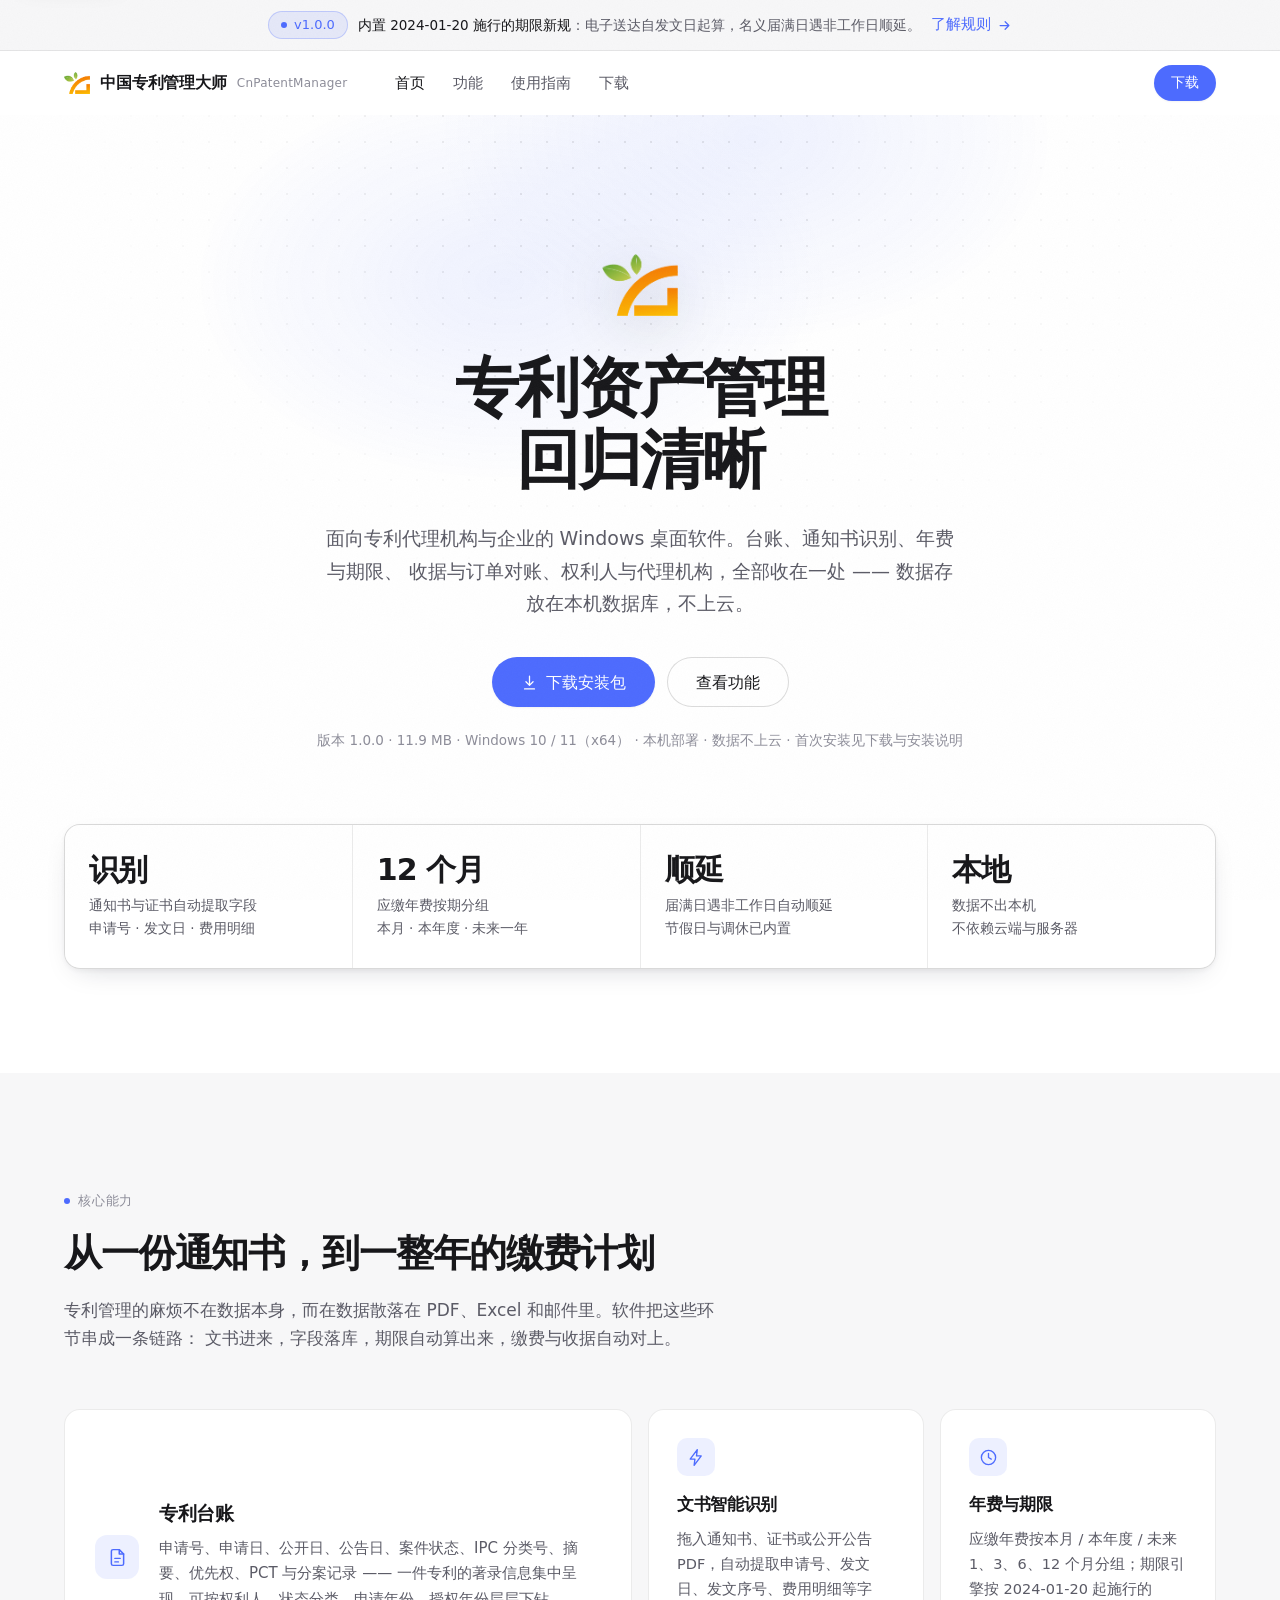
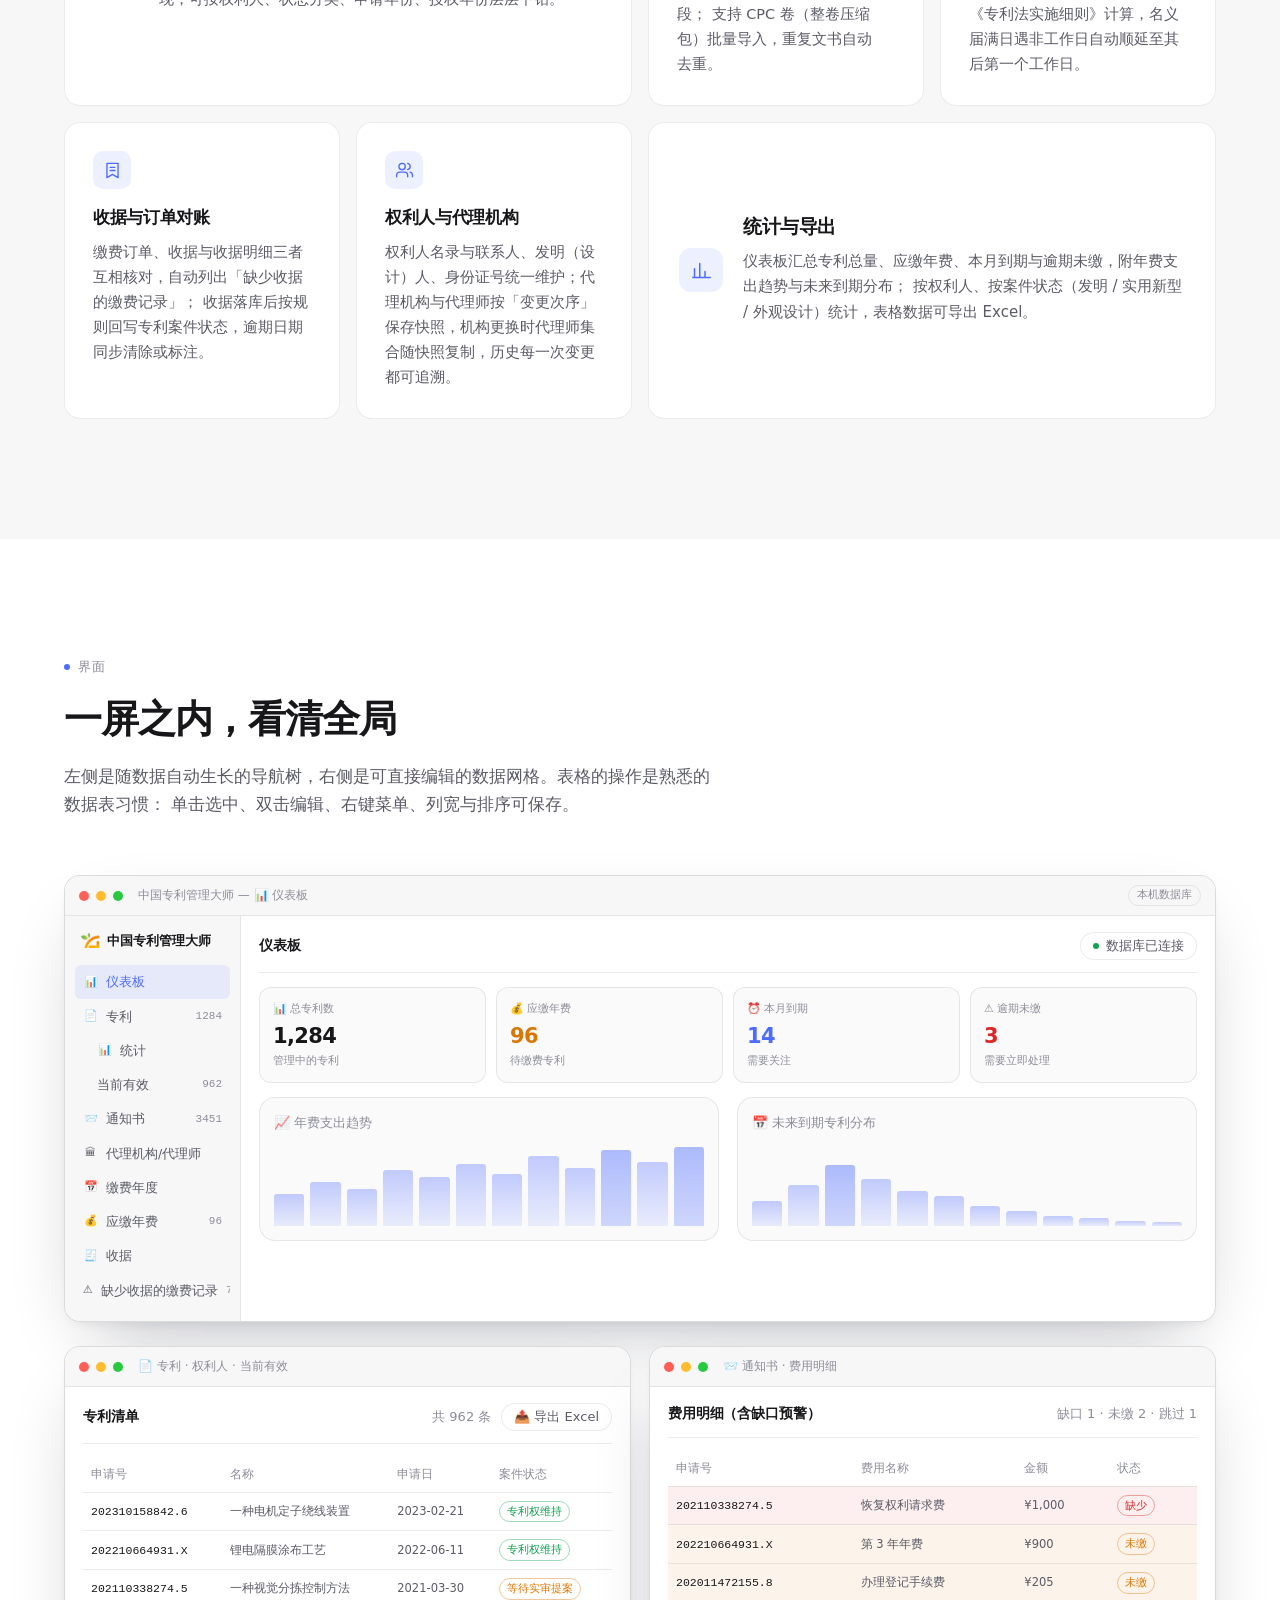
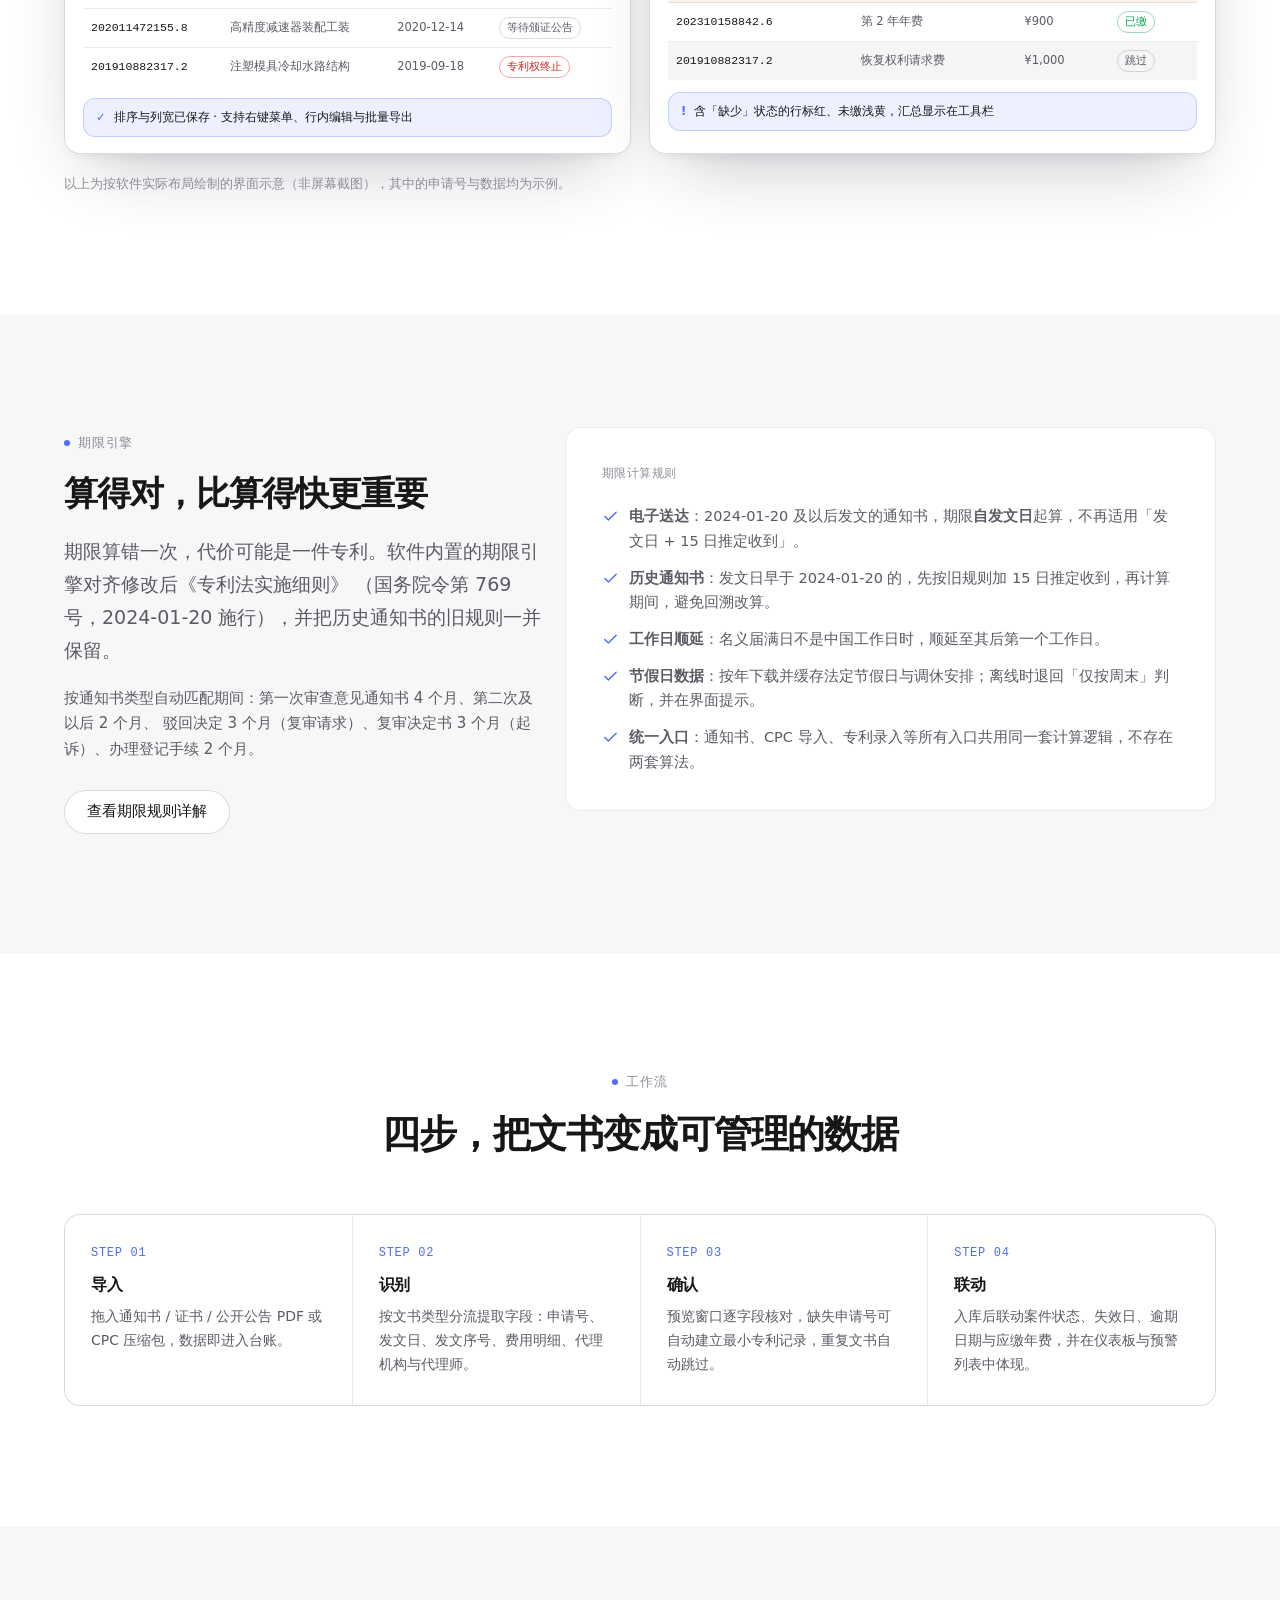
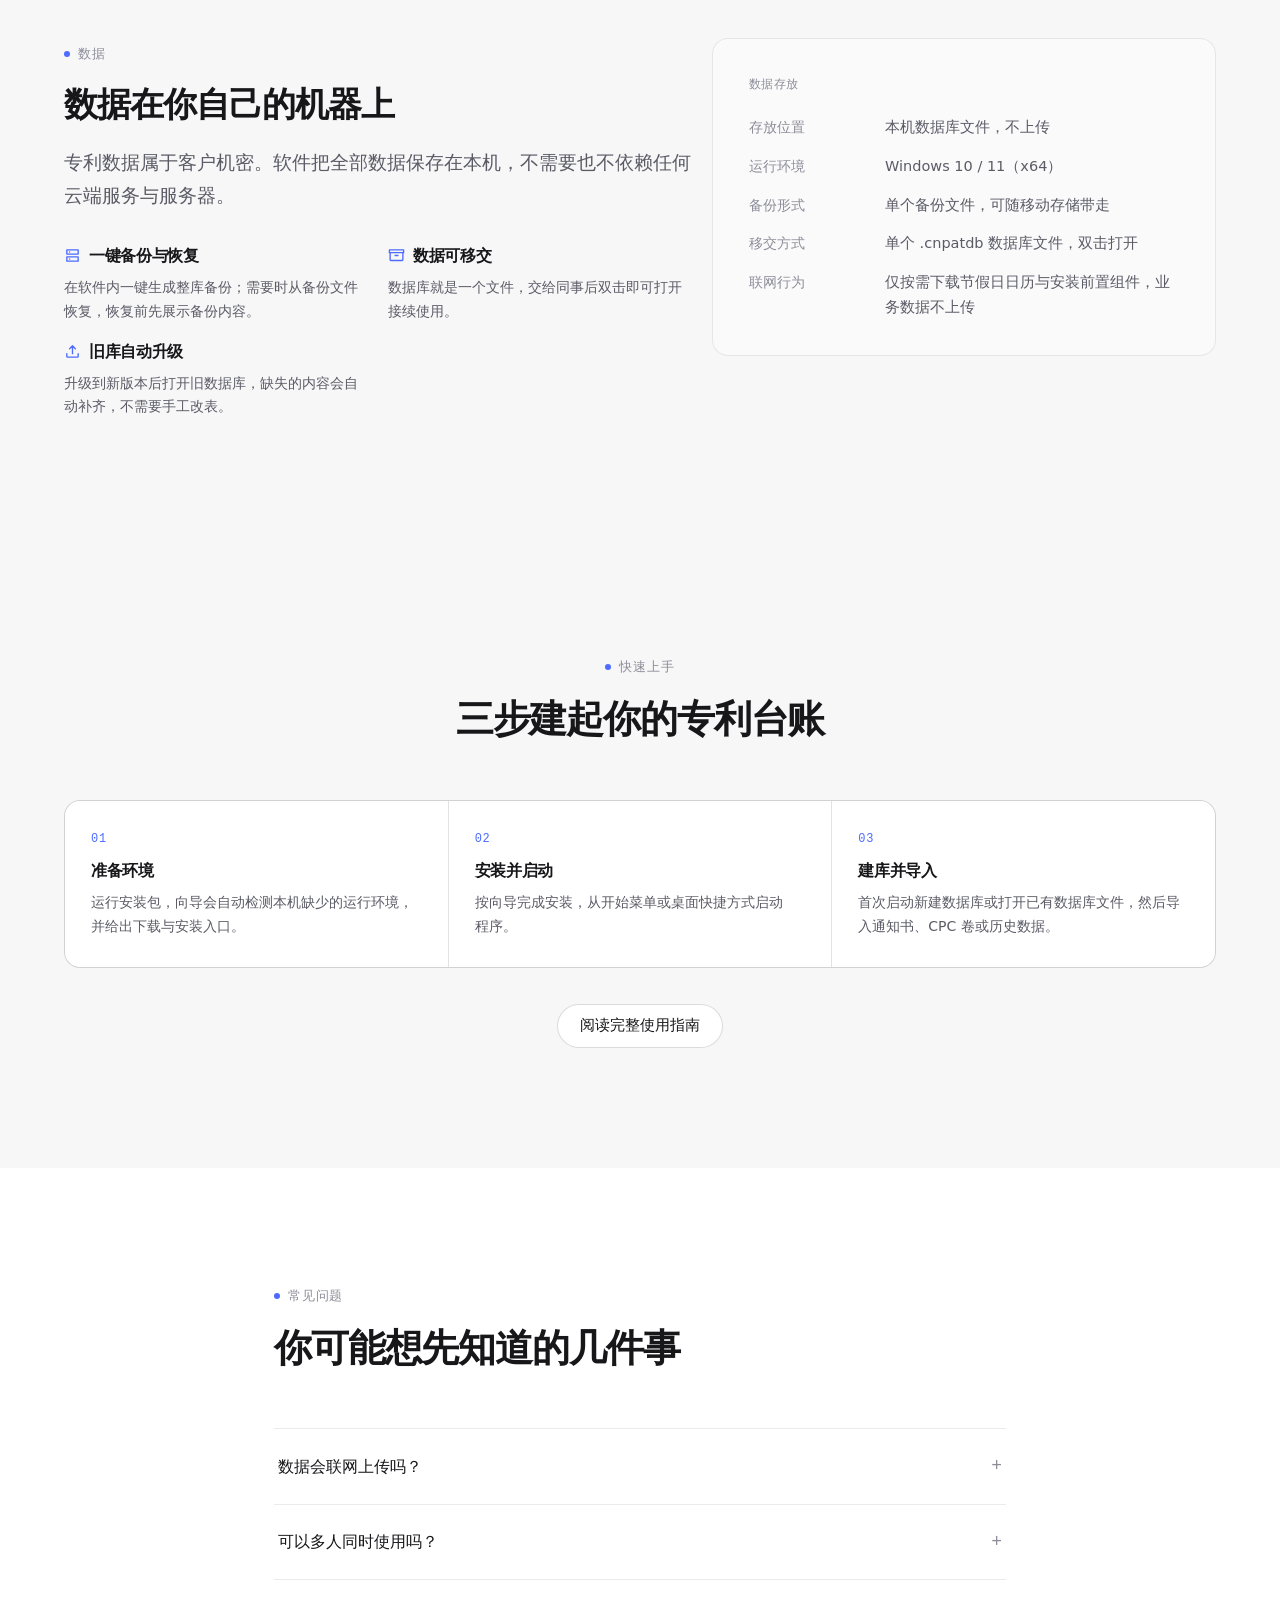
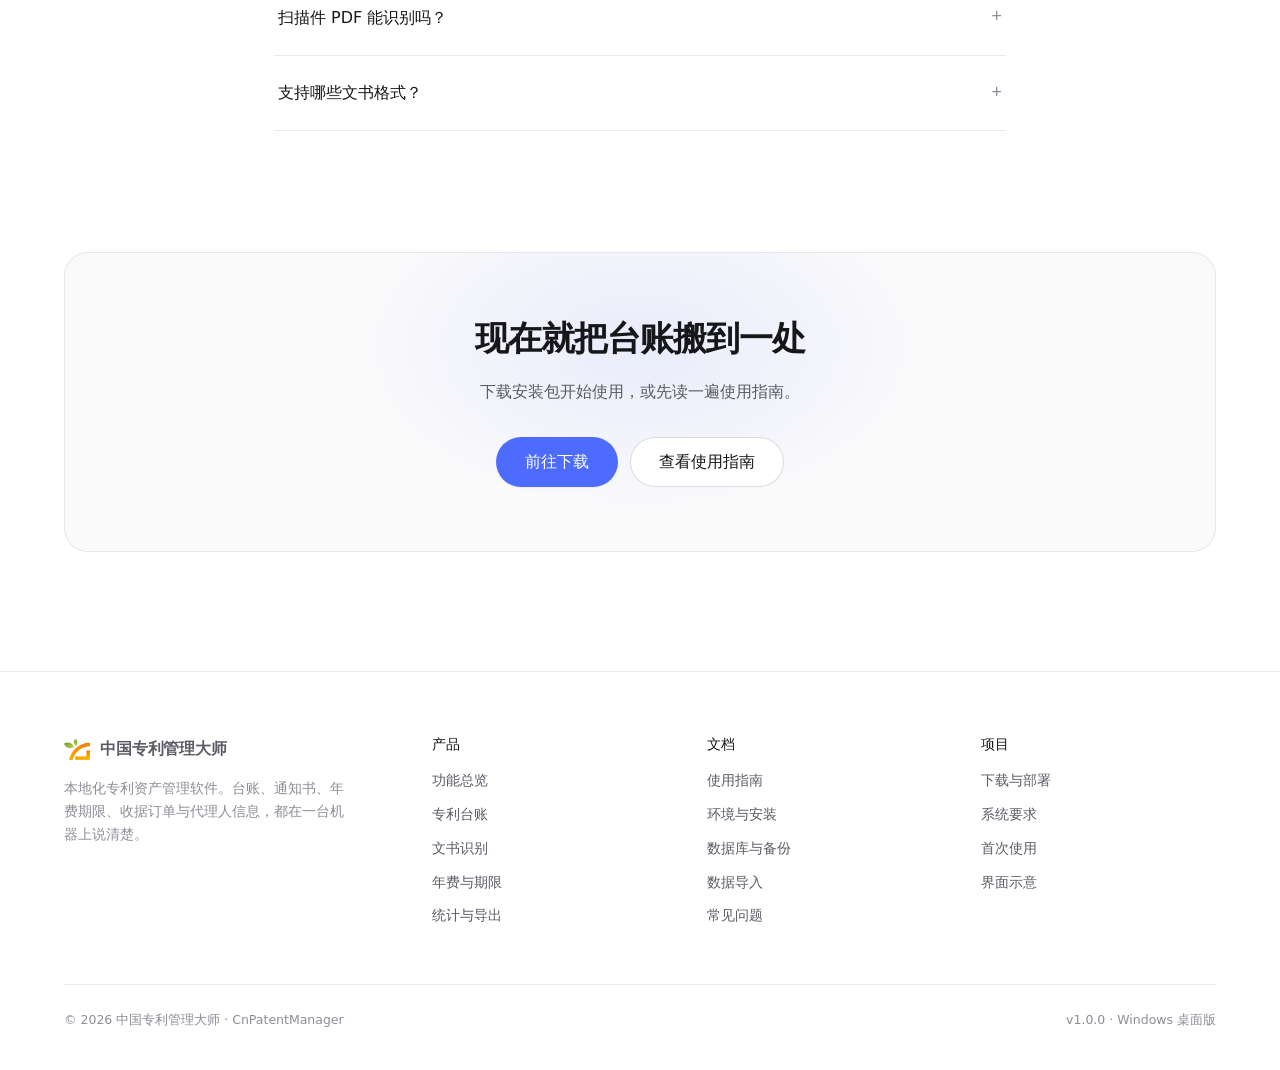
==== commit 409f85b9: "下载页去重：删掉与页头重复的「获取方式」整节（该节三个要点与后一节表格同源），页头合并说明、版本行补文件名与更新日期，跳转锚点改为 系统要求/安装之后/首次使用" ====
--- a/index.html
+++ b/index.html
@@ -586,7 +586,7 @@
         <ul>
           <li><a href="download.html">下载与部署</a></li>
           <li><a href="download.html#requirements">系统要求</a></li>
-          <li><a href="download.html#get">获取方式</a></li>
+          <li><a href="download.html#first-run">首次使用</a></li>
           <li><a href="index.html#screens">界面示意</a></li>
         </ul>
       </div>
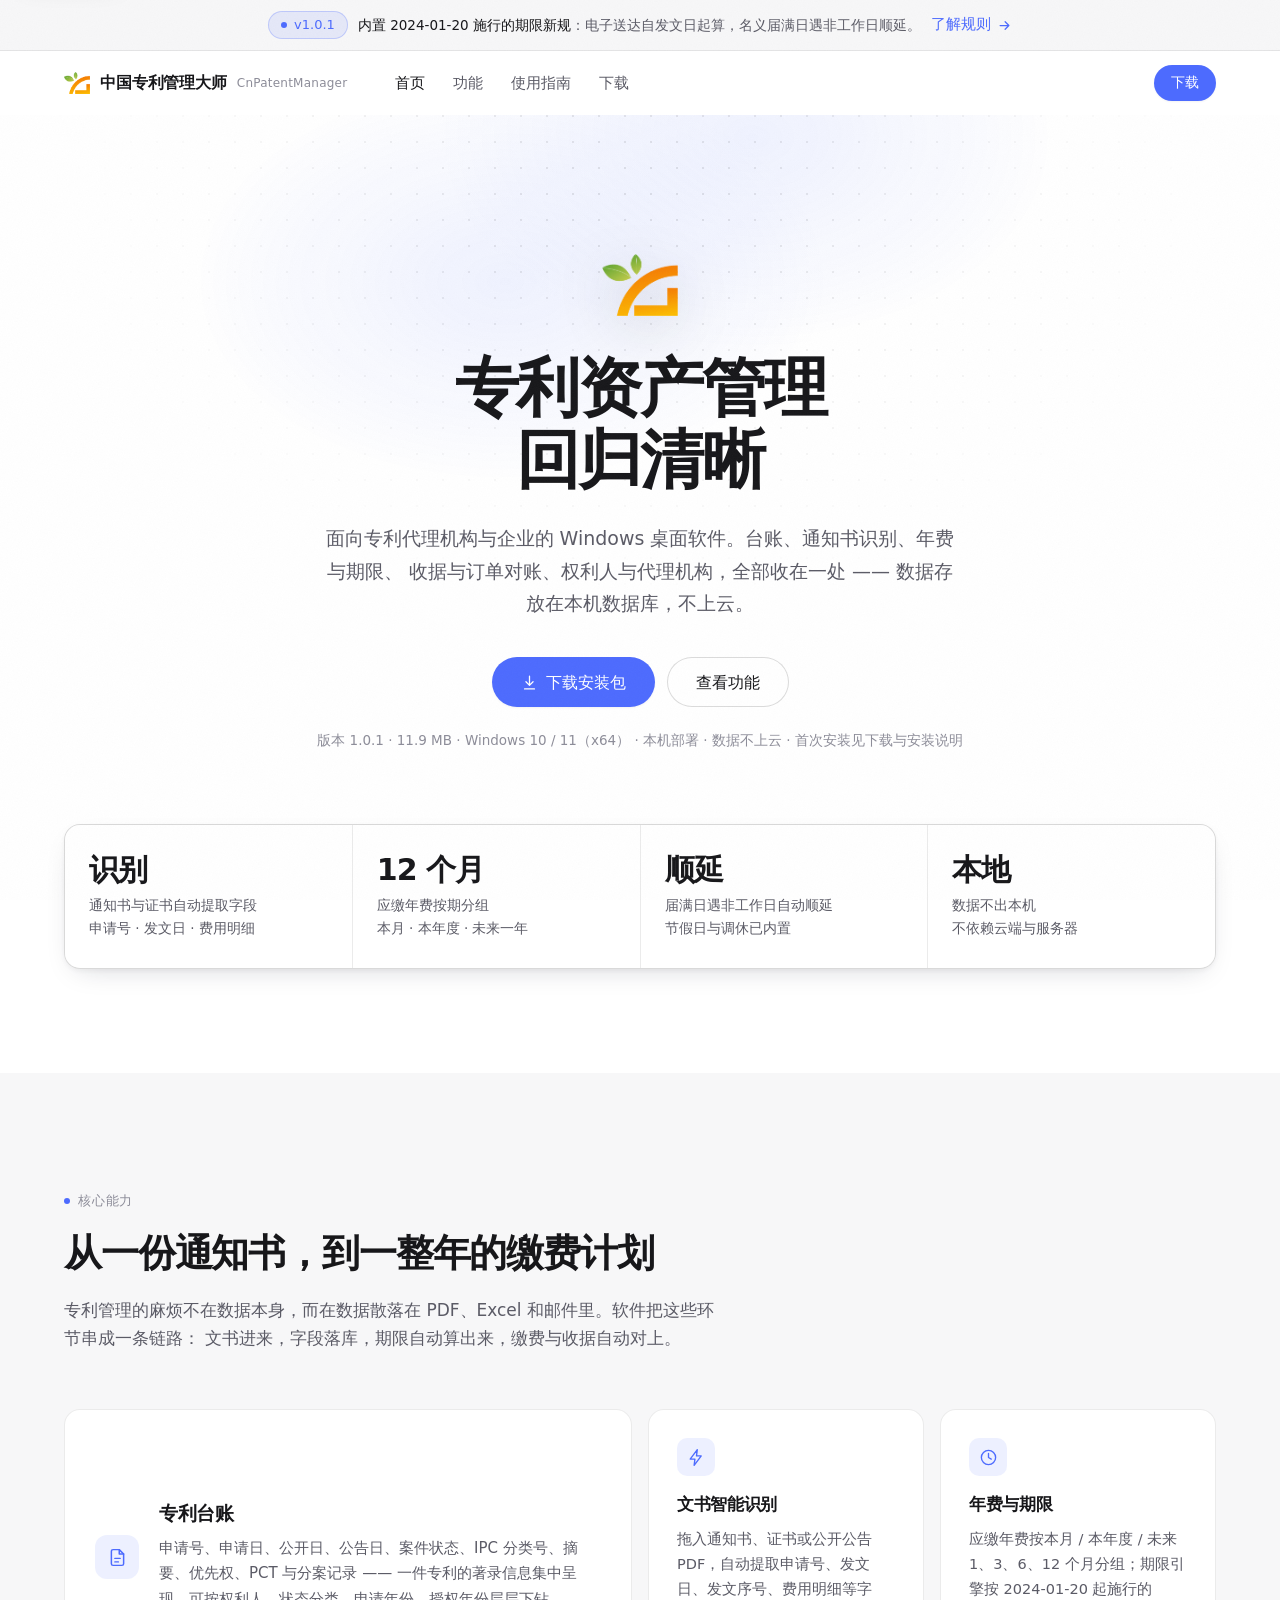
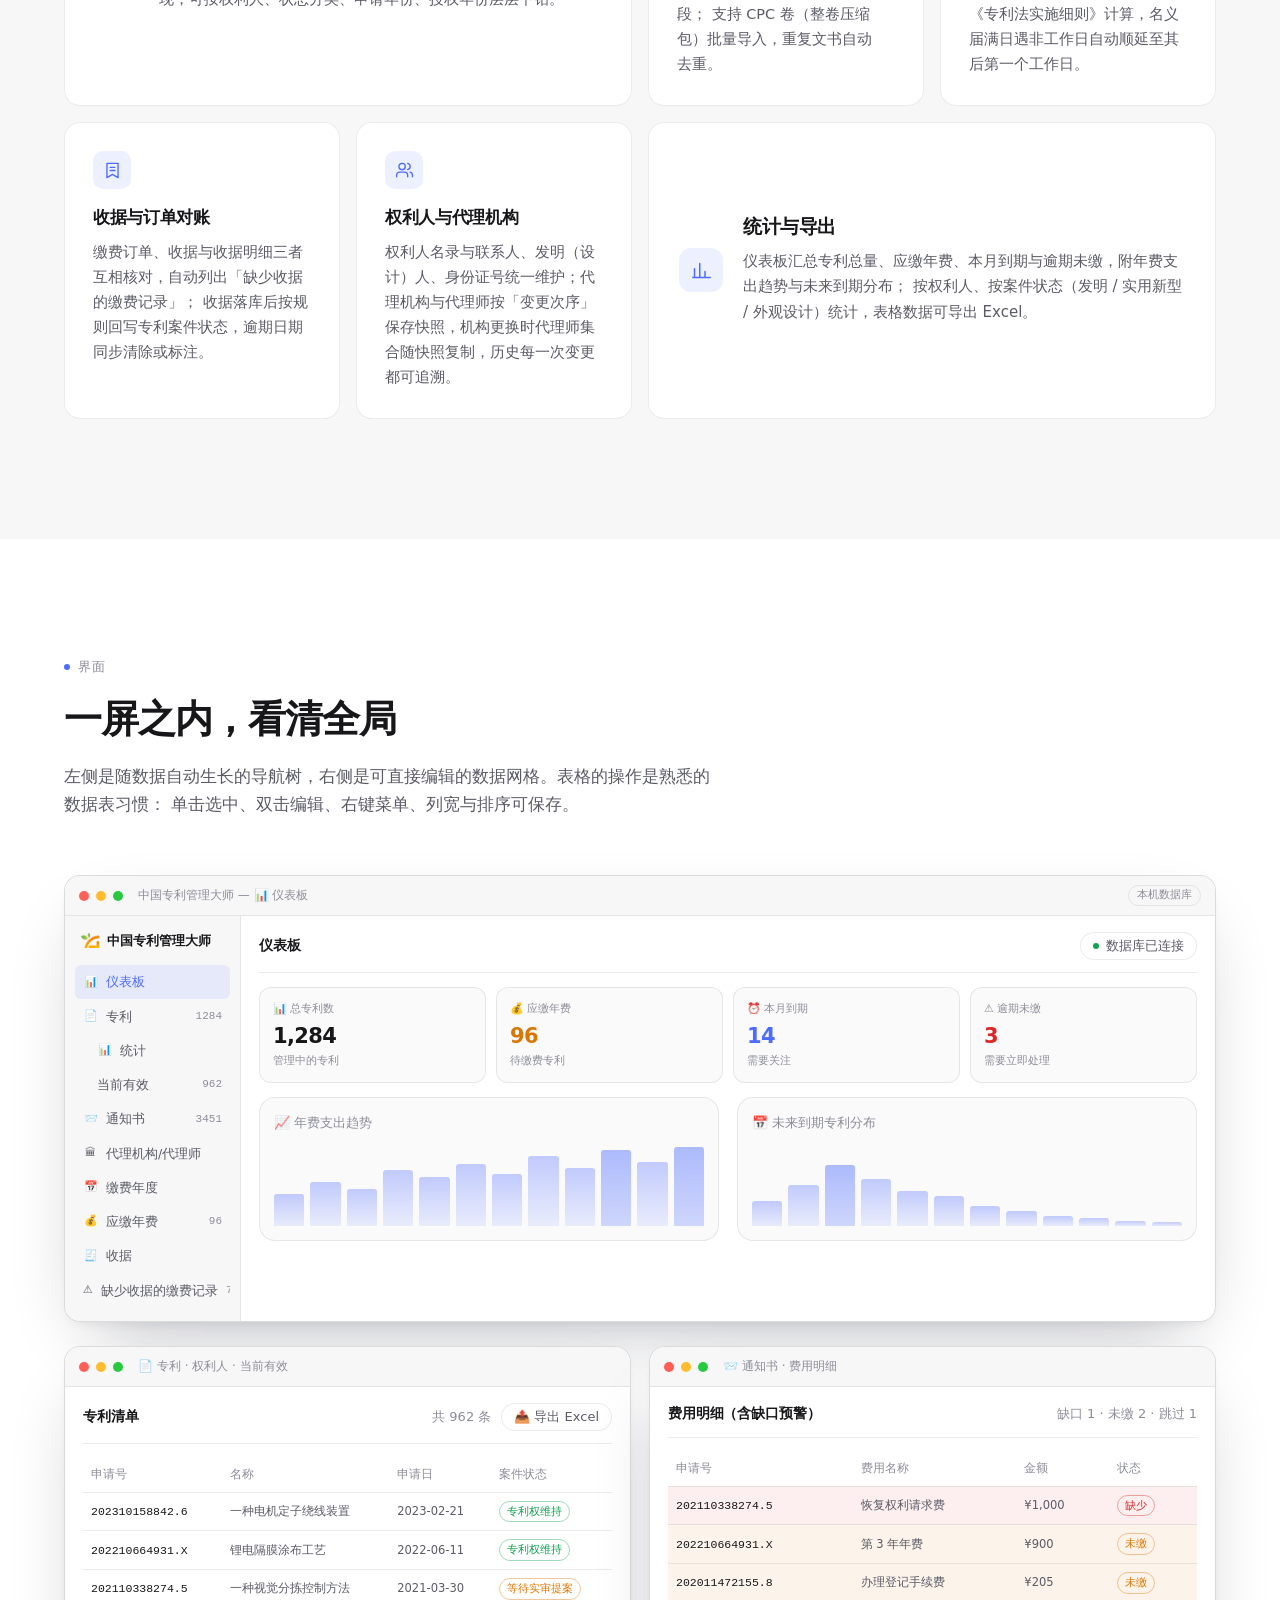
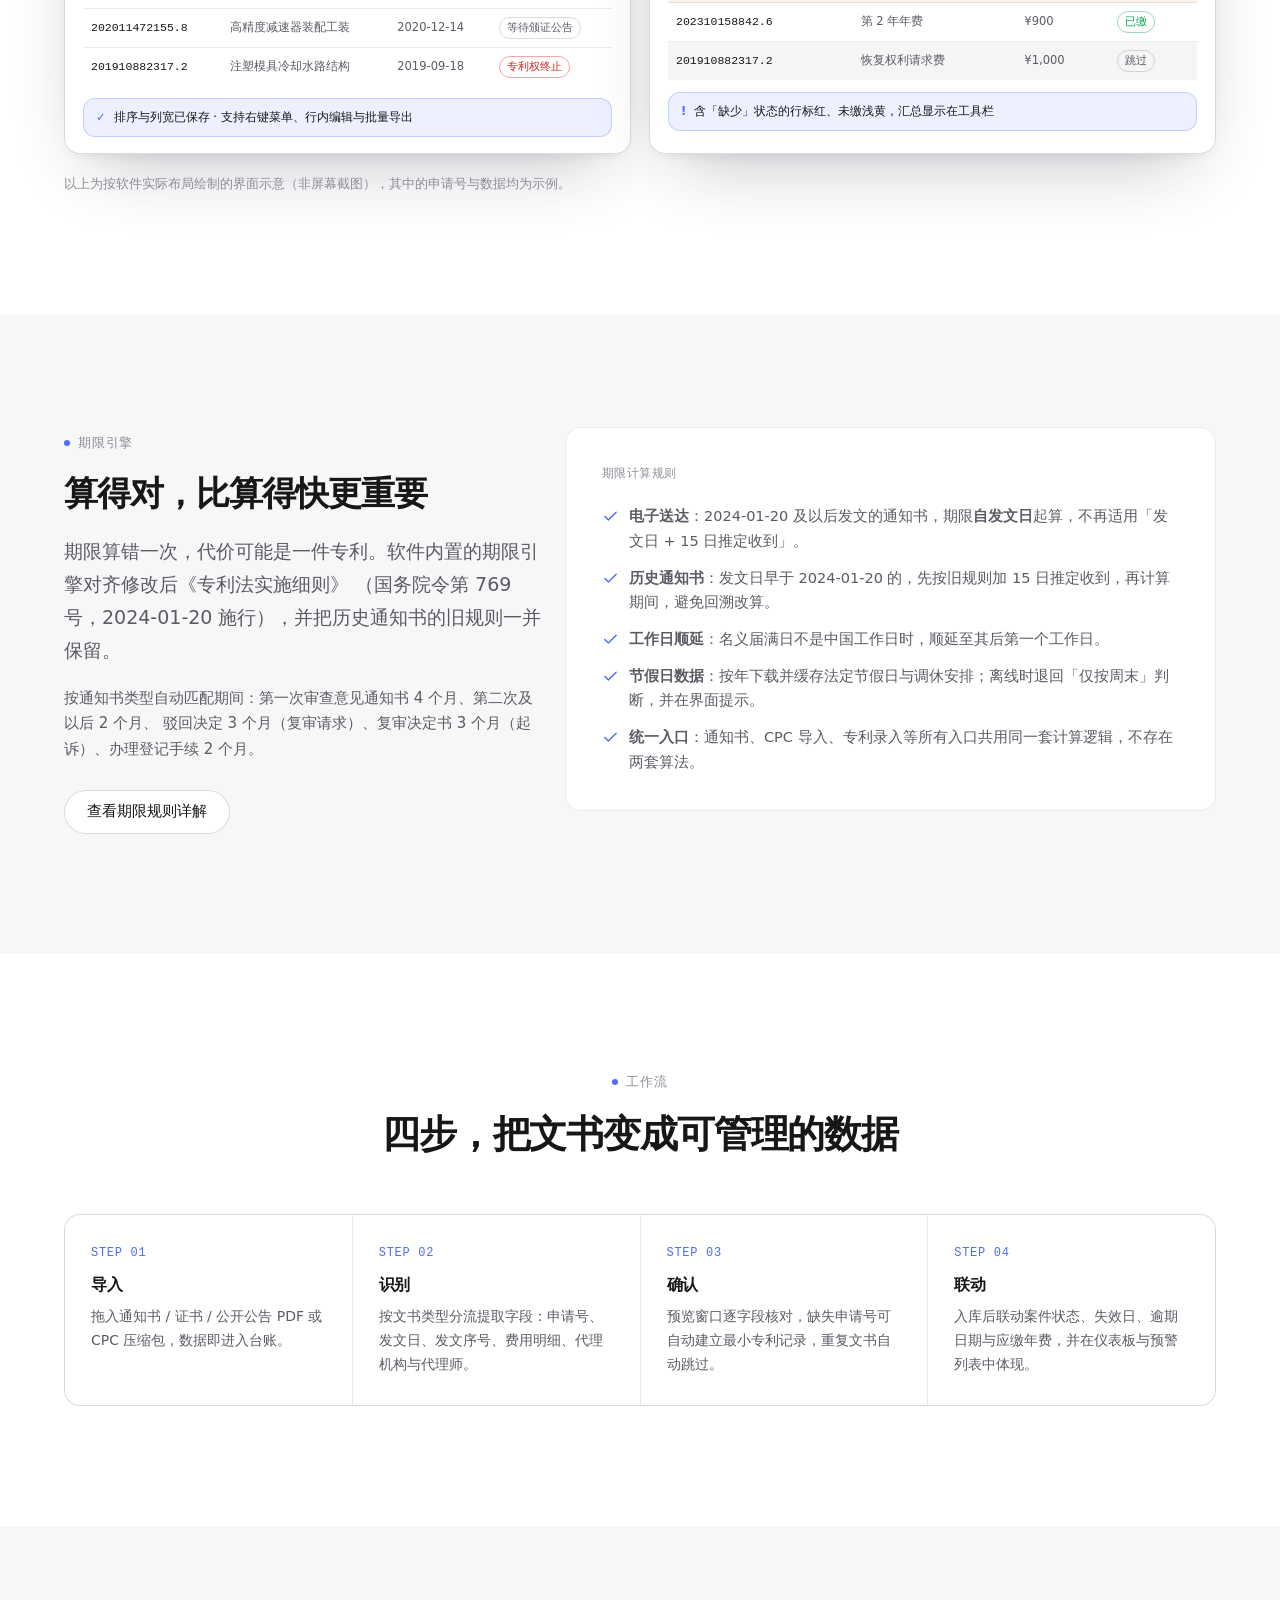
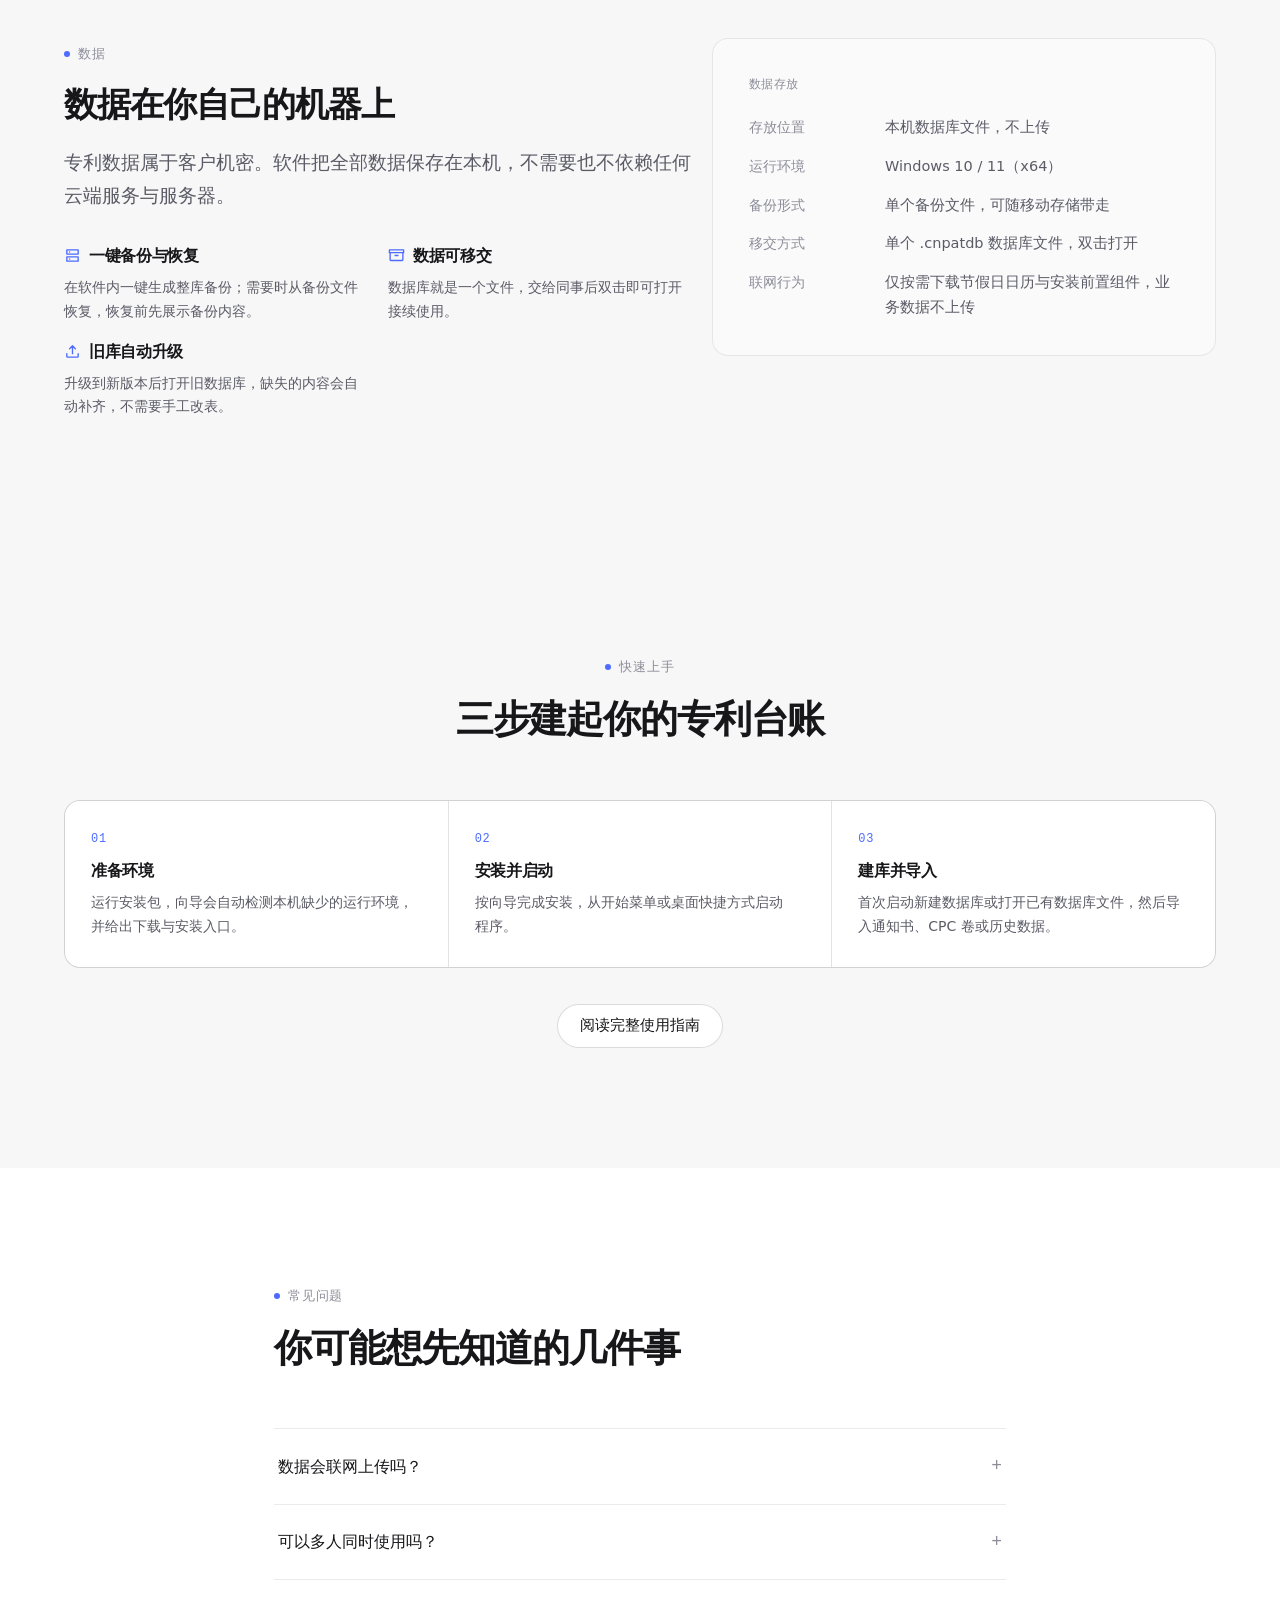
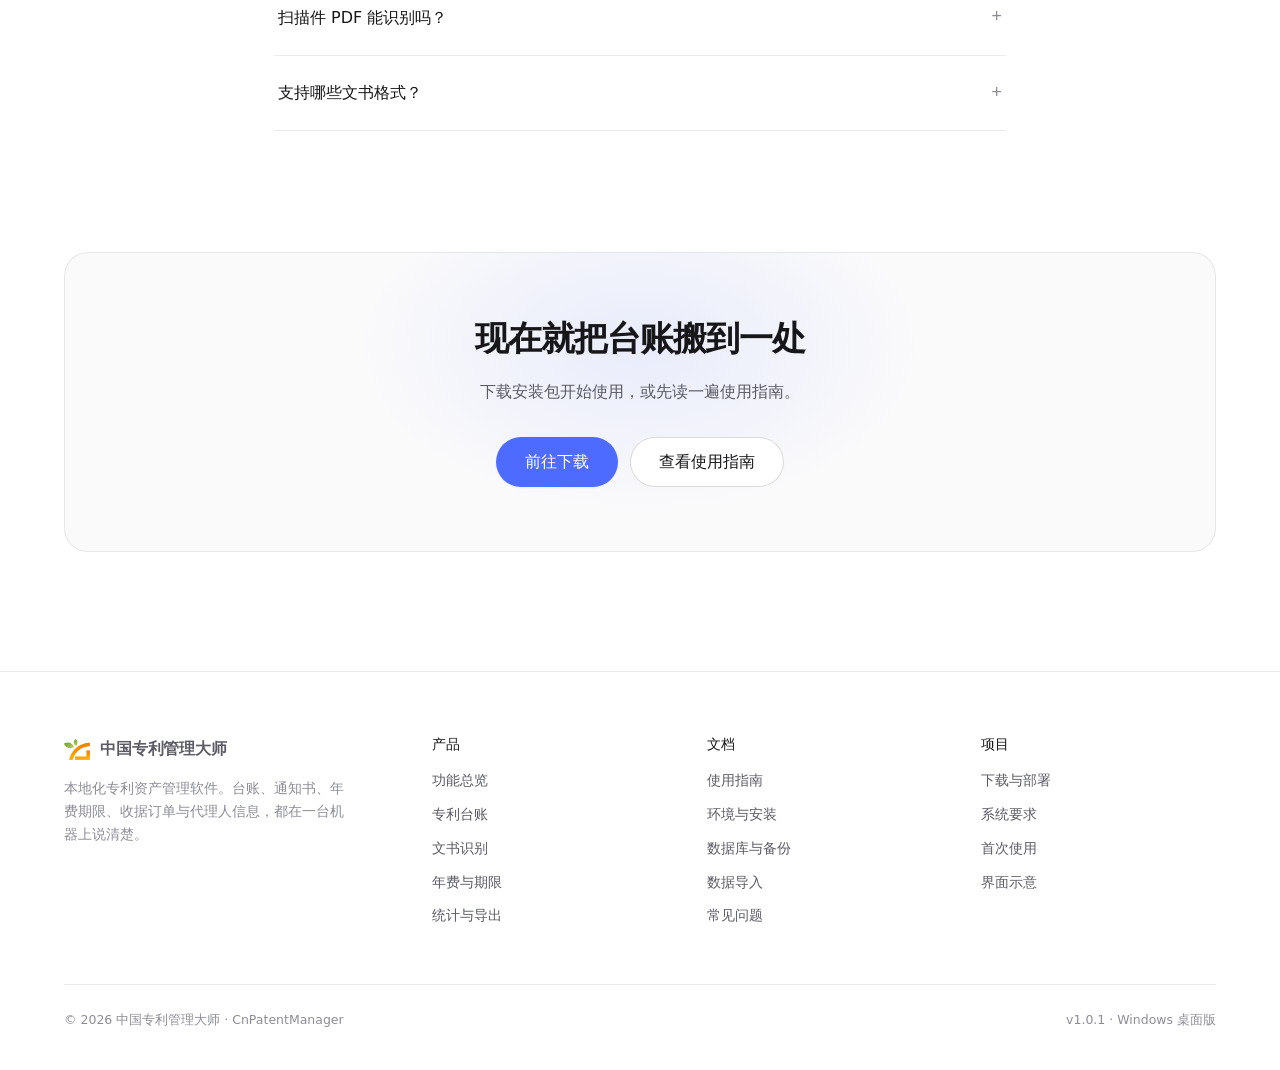
==== commit 53f9cf03: "发布 1.0.1 安装包（2026-10-12）并统一 LocalDB 版本要求口径 - downloads/Setup_CnPatentManager.exe：重新构建，产品版本 1.0.1   （" ====
--- a/index.html
+++ b/index.html
@@ -32,7 +32,7 @@
 
 <!-- ============================ 公告条 ============================ -->
 <div class="notice-bar">
-  <span class="pill pill-soft"><span class="dot"></span>v1.0.0</span>
+  <span class="pill pill-soft"><span class="dot"></span>v1.0.1</span>
   <span><strong>内置 2024-01-20 施行的期限新规</strong>：电子送达自发文日起算，名义届满日遇非工作日顺延。</span>
   <a class="link-arrow" href="guide.html#deadline">了解规则
     <svg viewBox="0 0 24 24" fill="none" stroke="currentColor" stroke-width="2" stroke-linecap="round" stroke-linejoin="round"><path d="M5 12h14M13 6l6 6-6 6"/></svg>
@@ -81,7 +81,7 @@
         </a>
         <a class="btn btn-ghost btn-lg" href="features.html">查看功能</a>
       </div>
-      <p class="hero-note">版本 1.0.0 · 11.9 MB · Windows 10 / 11（x64） · 本机部署 · 数据不上云 ·
+      <p class="hero-note">版本 1.0.1 · 11.9 MB · Windows 10 / 11（x64） · 本机部署 · 数据不上云 ·
         首次安装见<a href="download.html">下载与安装说明</a></p>
 
       <div class="stat-strip reveal">
@@ -594,7 +594,7 @@
     <div class="footer-bottom">
       <span>© <span data-year>2026</span> 中国专利管理大师 · CnPatentManager</span>
       <span class="grow"></span>
-      <span>v1.0.0 · Windows 桌面版</span>
+      <span>v1.0.1 · Windows 桌面版</span>
       <!-- 备案号位：本站在境外托管（GitHub Pages 美国节点），按现行规定无需工信部 ICP 备案，
            因此保持注释状态——不要显示空号。将来若迁到国内服务器 / 对象存储并完成备案，
            把下面一行取消注释，并把占位号换成实际备案号。
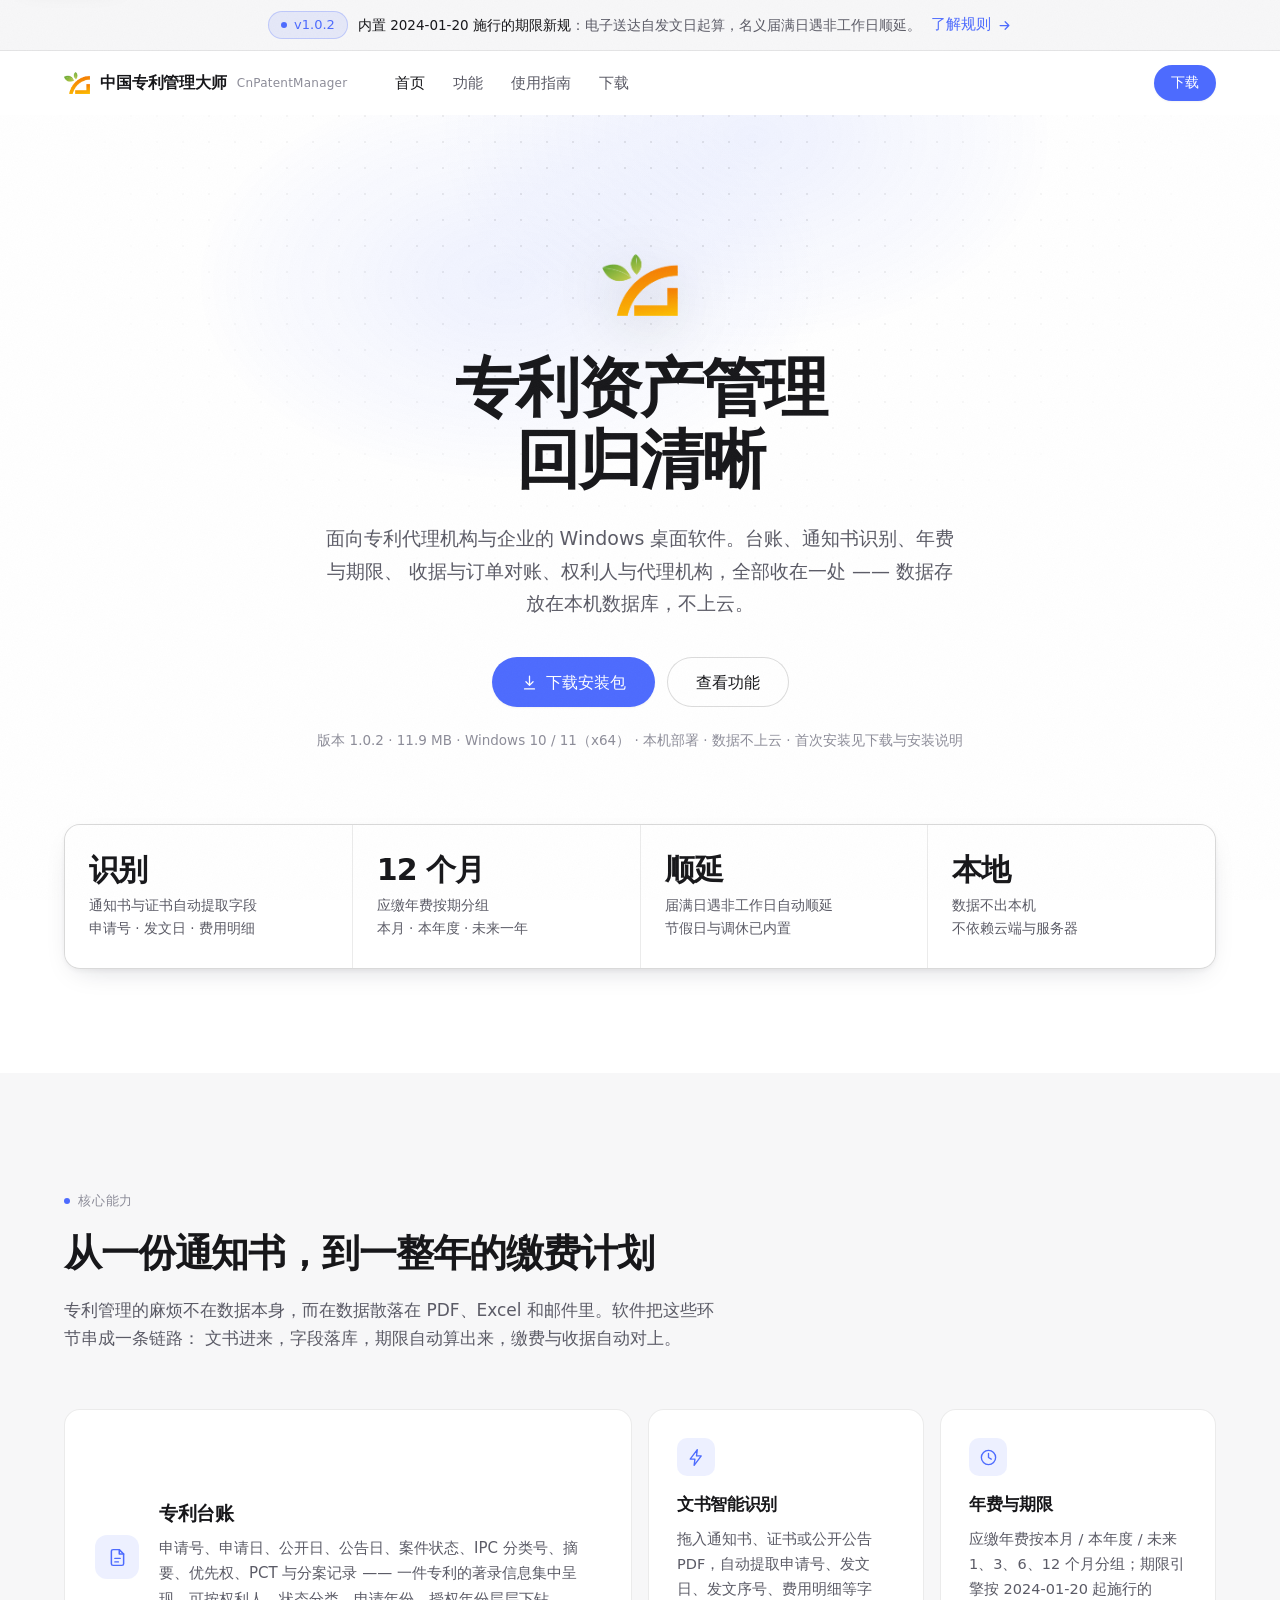
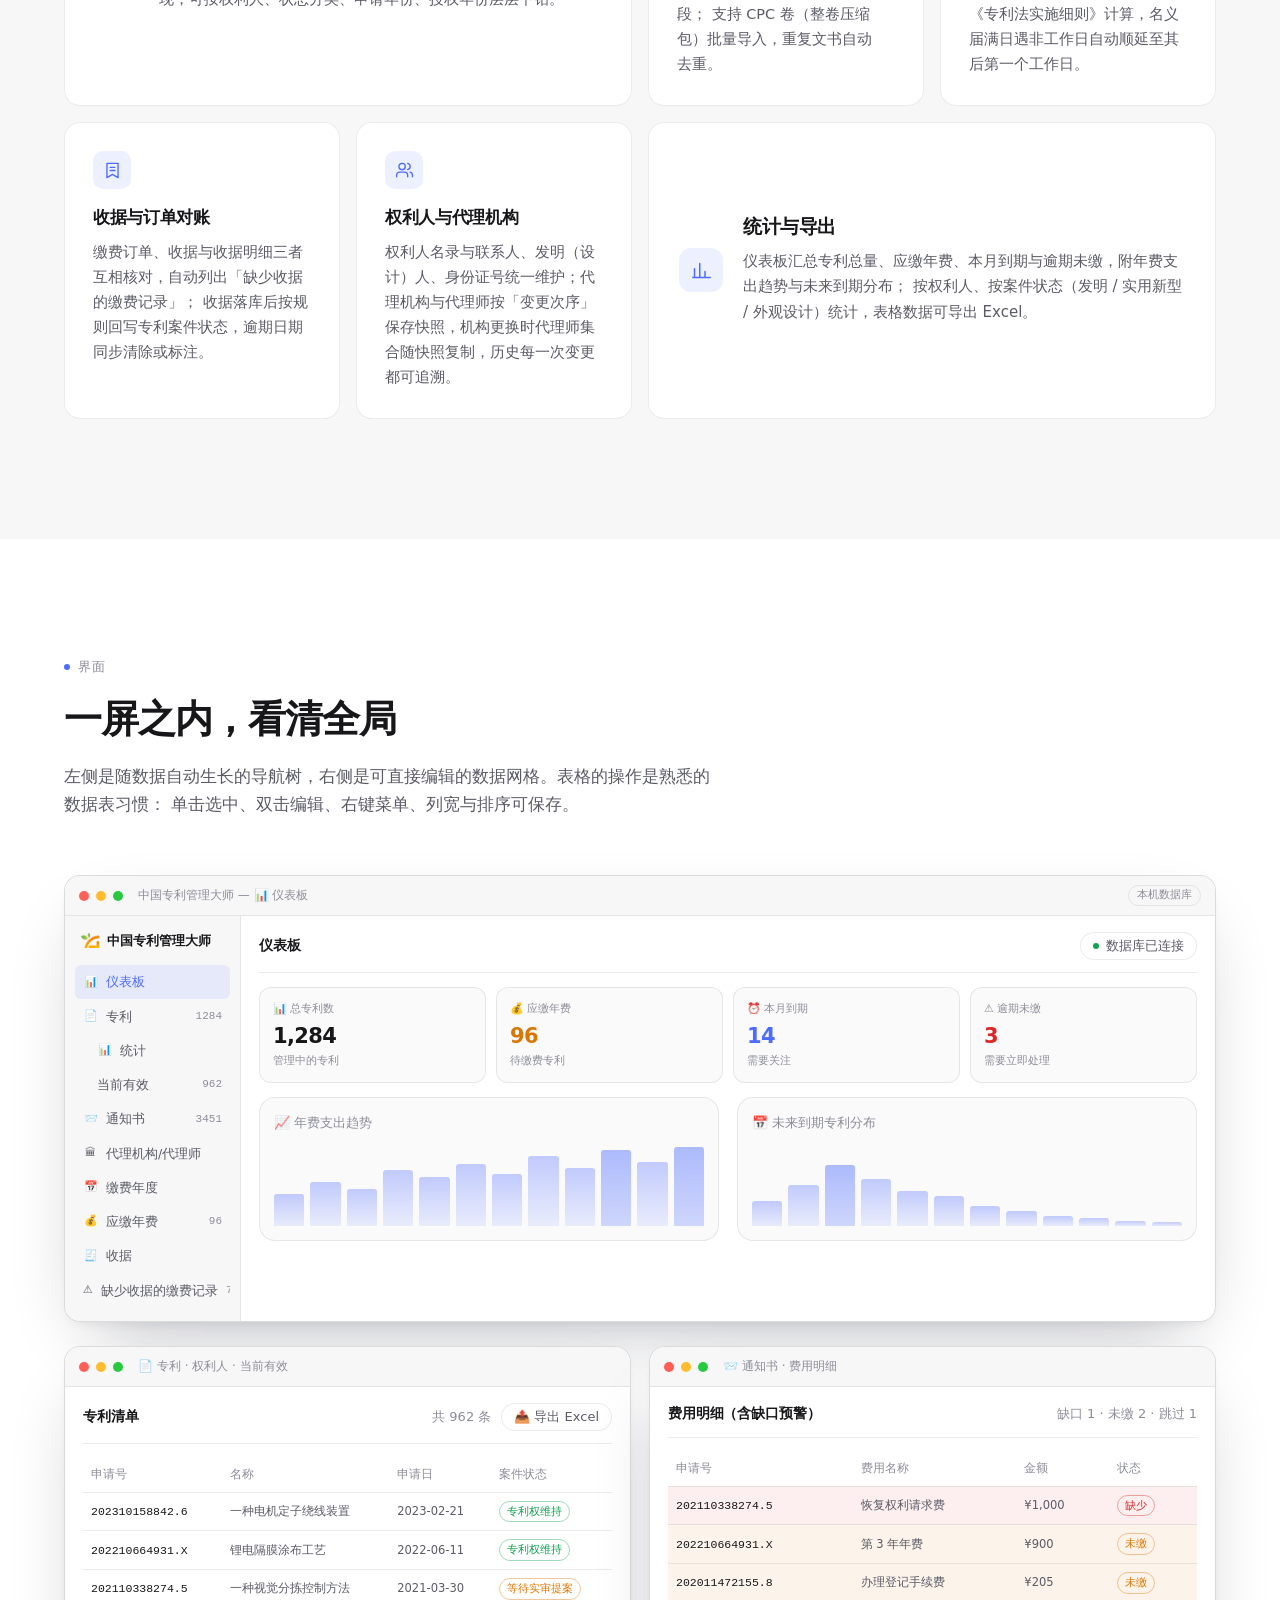
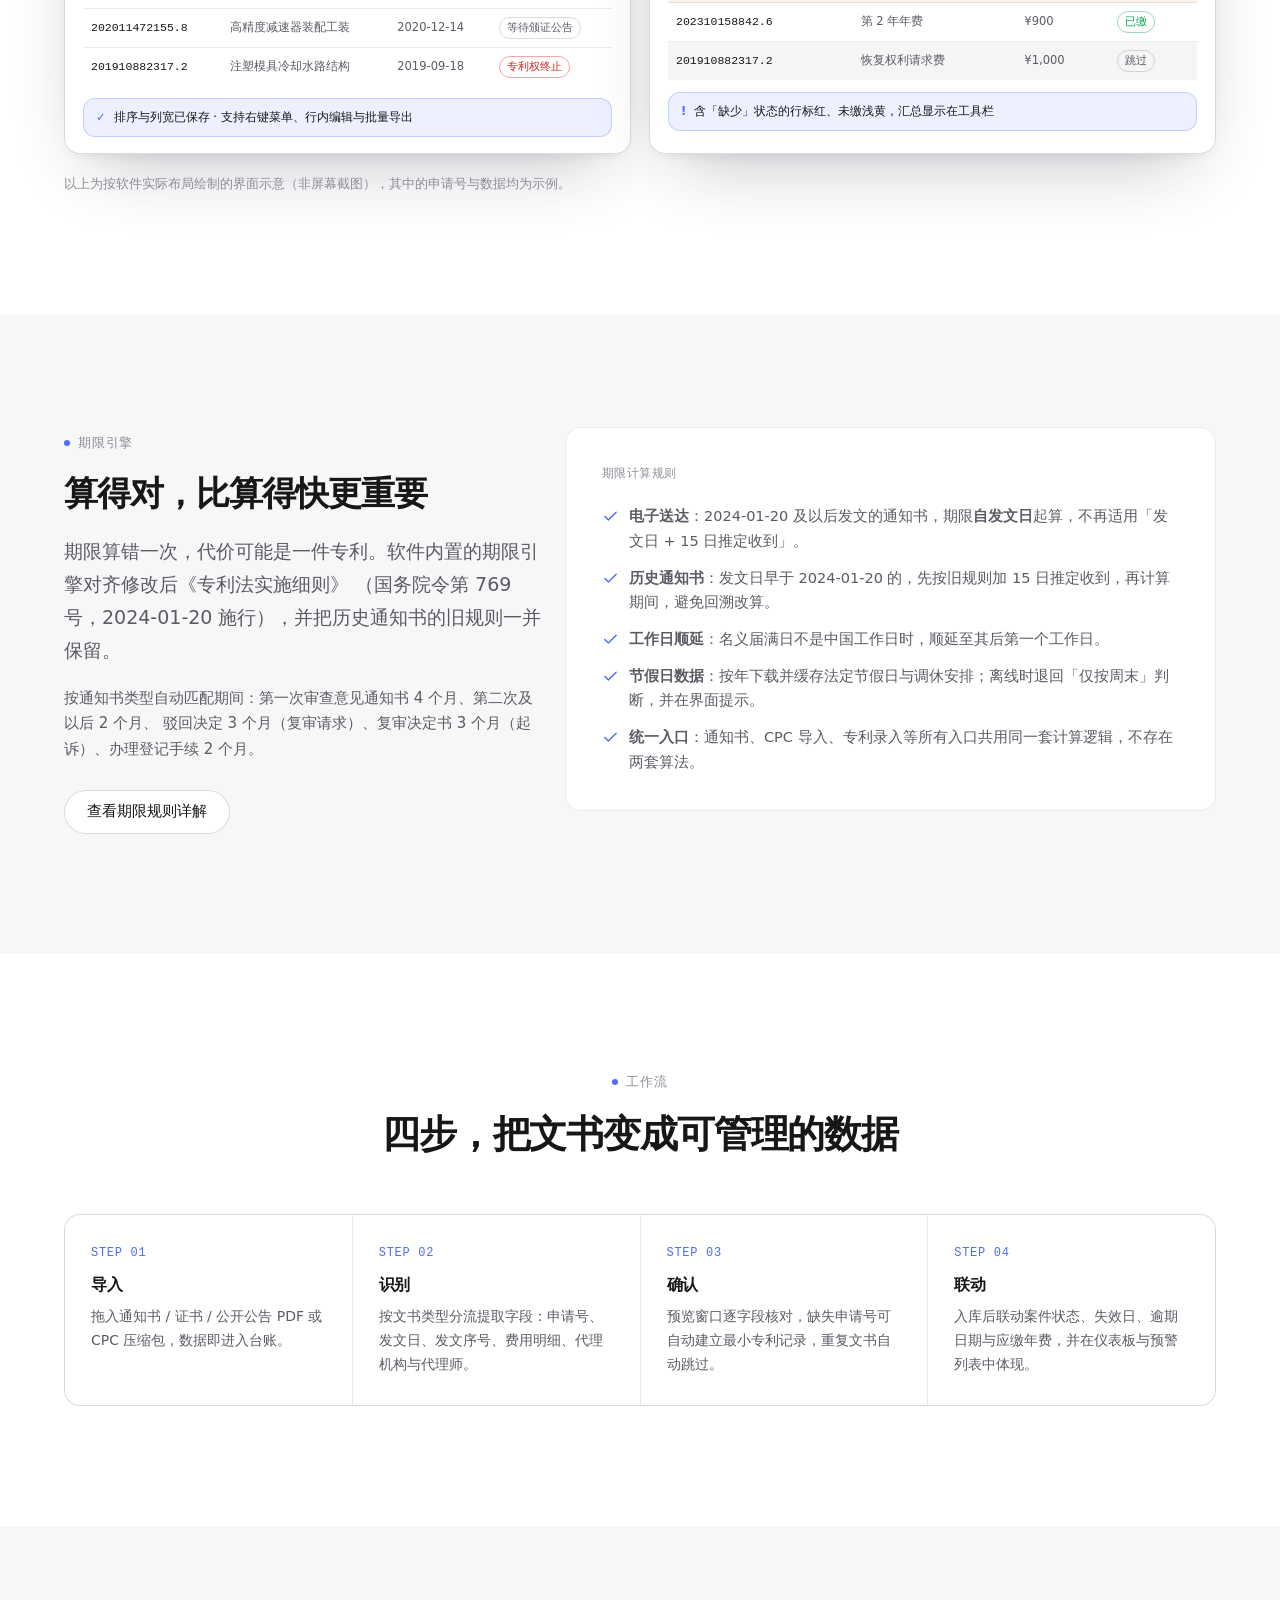
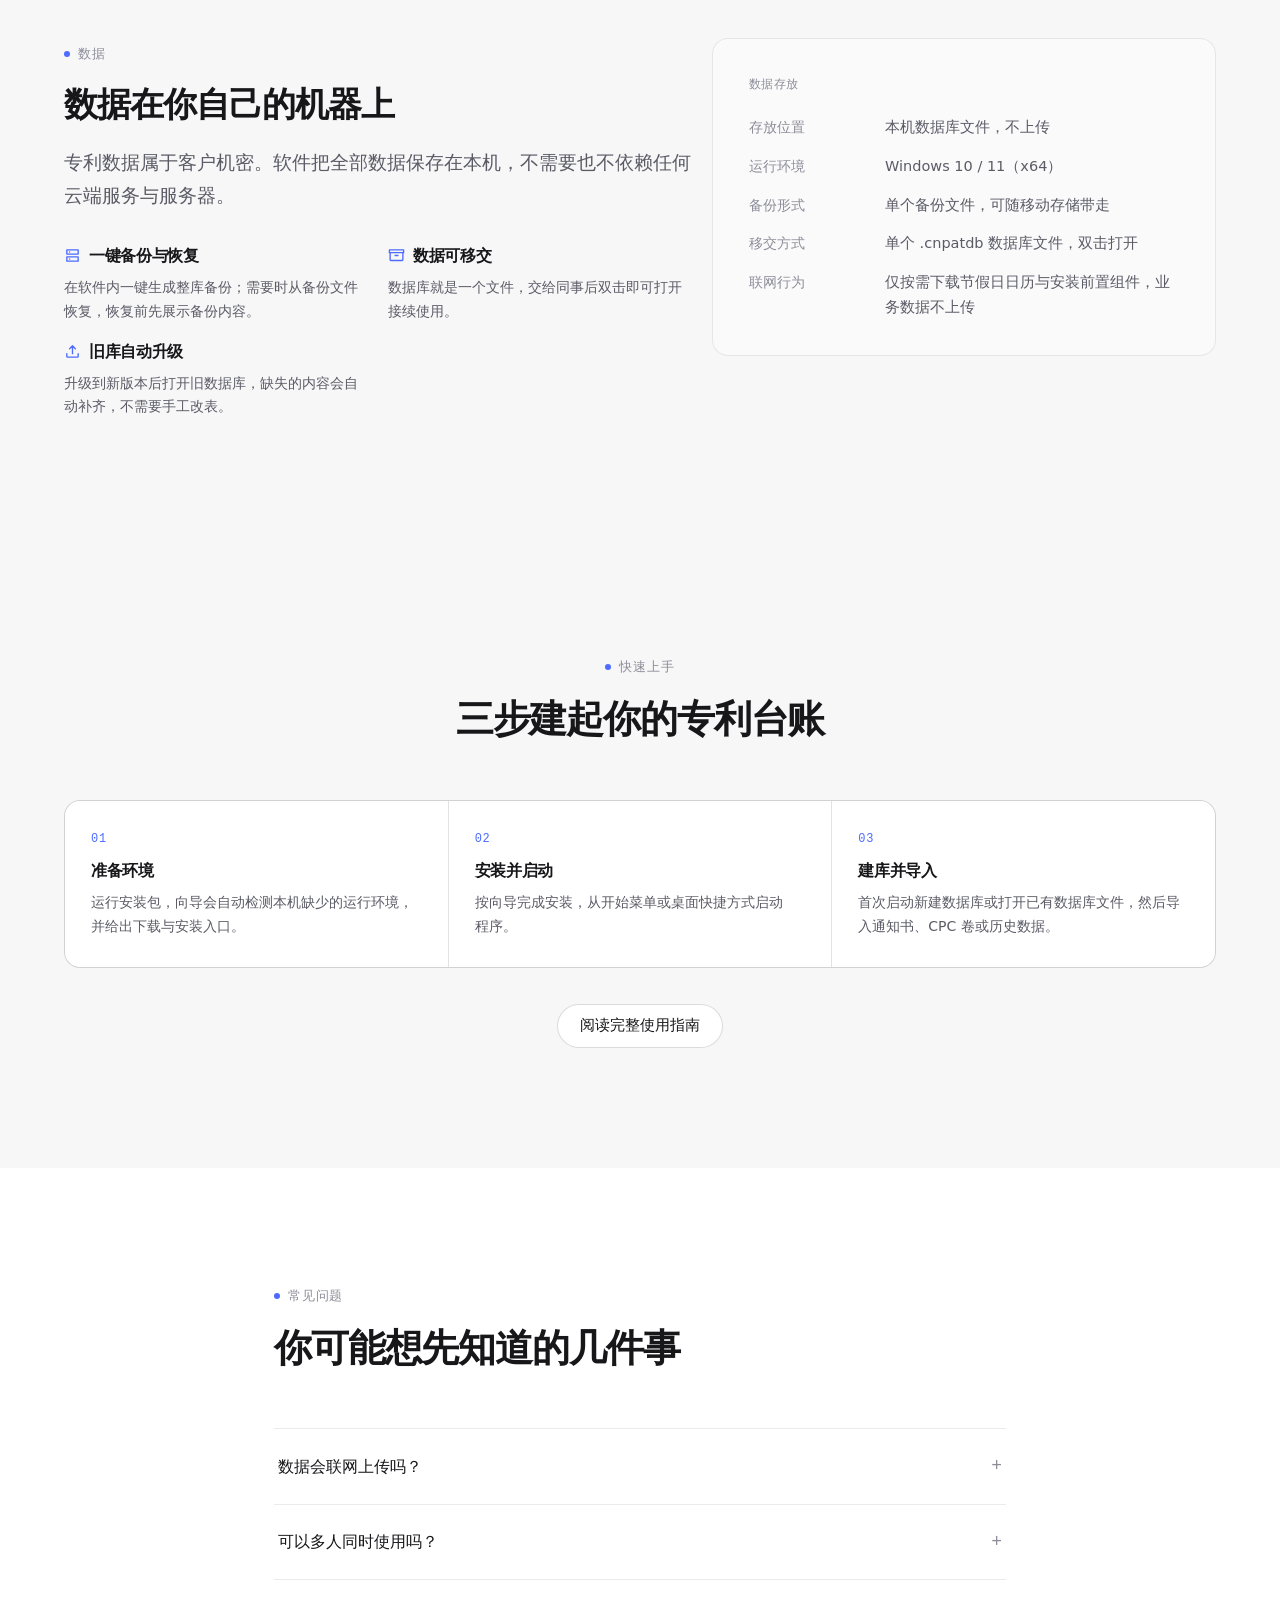
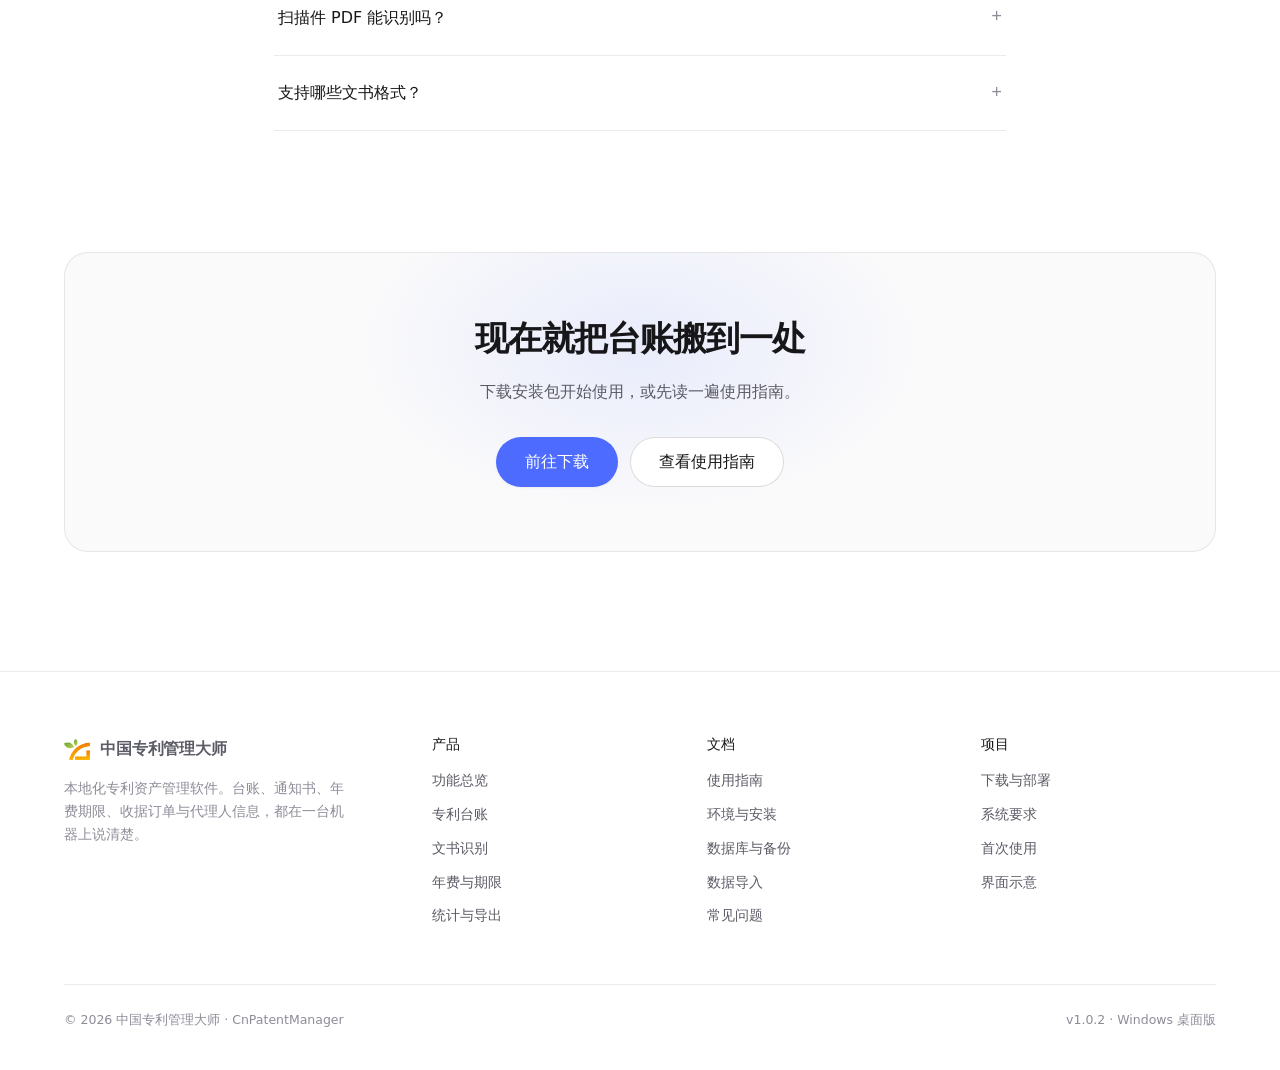
==== commit a7dc2f73: "发布 1.0.2 安装包（2026-10-14）：老引擎兼容收尾 安装包内容（对应主仓库 d100fd9）： - 视图/迁移/补丁 SQL 去掉全部 DROP ... IF EXISTS（SQL Se" ====
--- a/index.html
+++ b/index.html
@@ -32,7 +32,7 @@
 
 <!-- ============================ 公告条 ============================ -->
 <div class="notice-bar">
-  <span class="pill pill-soft"><span class="dot"></span>v1.0.1</span>
+  <span class="pill pill-soft"><span class="dot"></span>v1.0.2</span>
   <span><strong>内置 2024-01-20 施行的期限新规</strong>：电子送达自发文日起算，名义届满日遇非工作日顺延。</span>
   <a class="link-arrow" href="guide.html#deadline">了解规则
     <svg viewBox="0 0 24 24" fill="none" stroke="currentColor" stroke-width="2" stroke-linecap="round" stroke-linejoin="round"><path d="M5 12h14M13 6l6 6-6 6"/></svg>
@@ -81,7 +81,7 @@
         </a>
         <a class="btn btn-ghost btn-lg" href="features.html">查看功能</a>
       </div>
-      <p class="hero-note">版本 1.0.1 · 11.9 MB · Windows 10 / 11（x64） · 本机部署 · 数据不上云 ·
+      <p class="hero-note">版本 1.0.2 · 11.9 MB · Windows 10 / 11（x64） · 本机部署 · 数据不上云 ·
         首次安装见<a href="download.html">下载与安装说明</a></p>
 
       <div class="stat-strip reveal">
@@ -594,7 +594,7 @@
     <div class="footer-bottom">
       <span>© <span data-year>2026</span> 中国专利管理大师 · CnPatentManager</span>
       <span class="grow"></span>
-      <span>v1.0.1 · Windows 桌面版</span>
+      <span>v1.0.2 · Windows 桌面版</span>
       <!-- 备案号位：本站在境外托管（GitHub Pages 美国节点），按现行规定无需工信部 ICP 备案，
            因此保持注释状态——不要显示空号。将来若迁到国内服务器 / 对象存储并完成备案，
            把下面一行取消注释，并把占位号换成实际备案号。
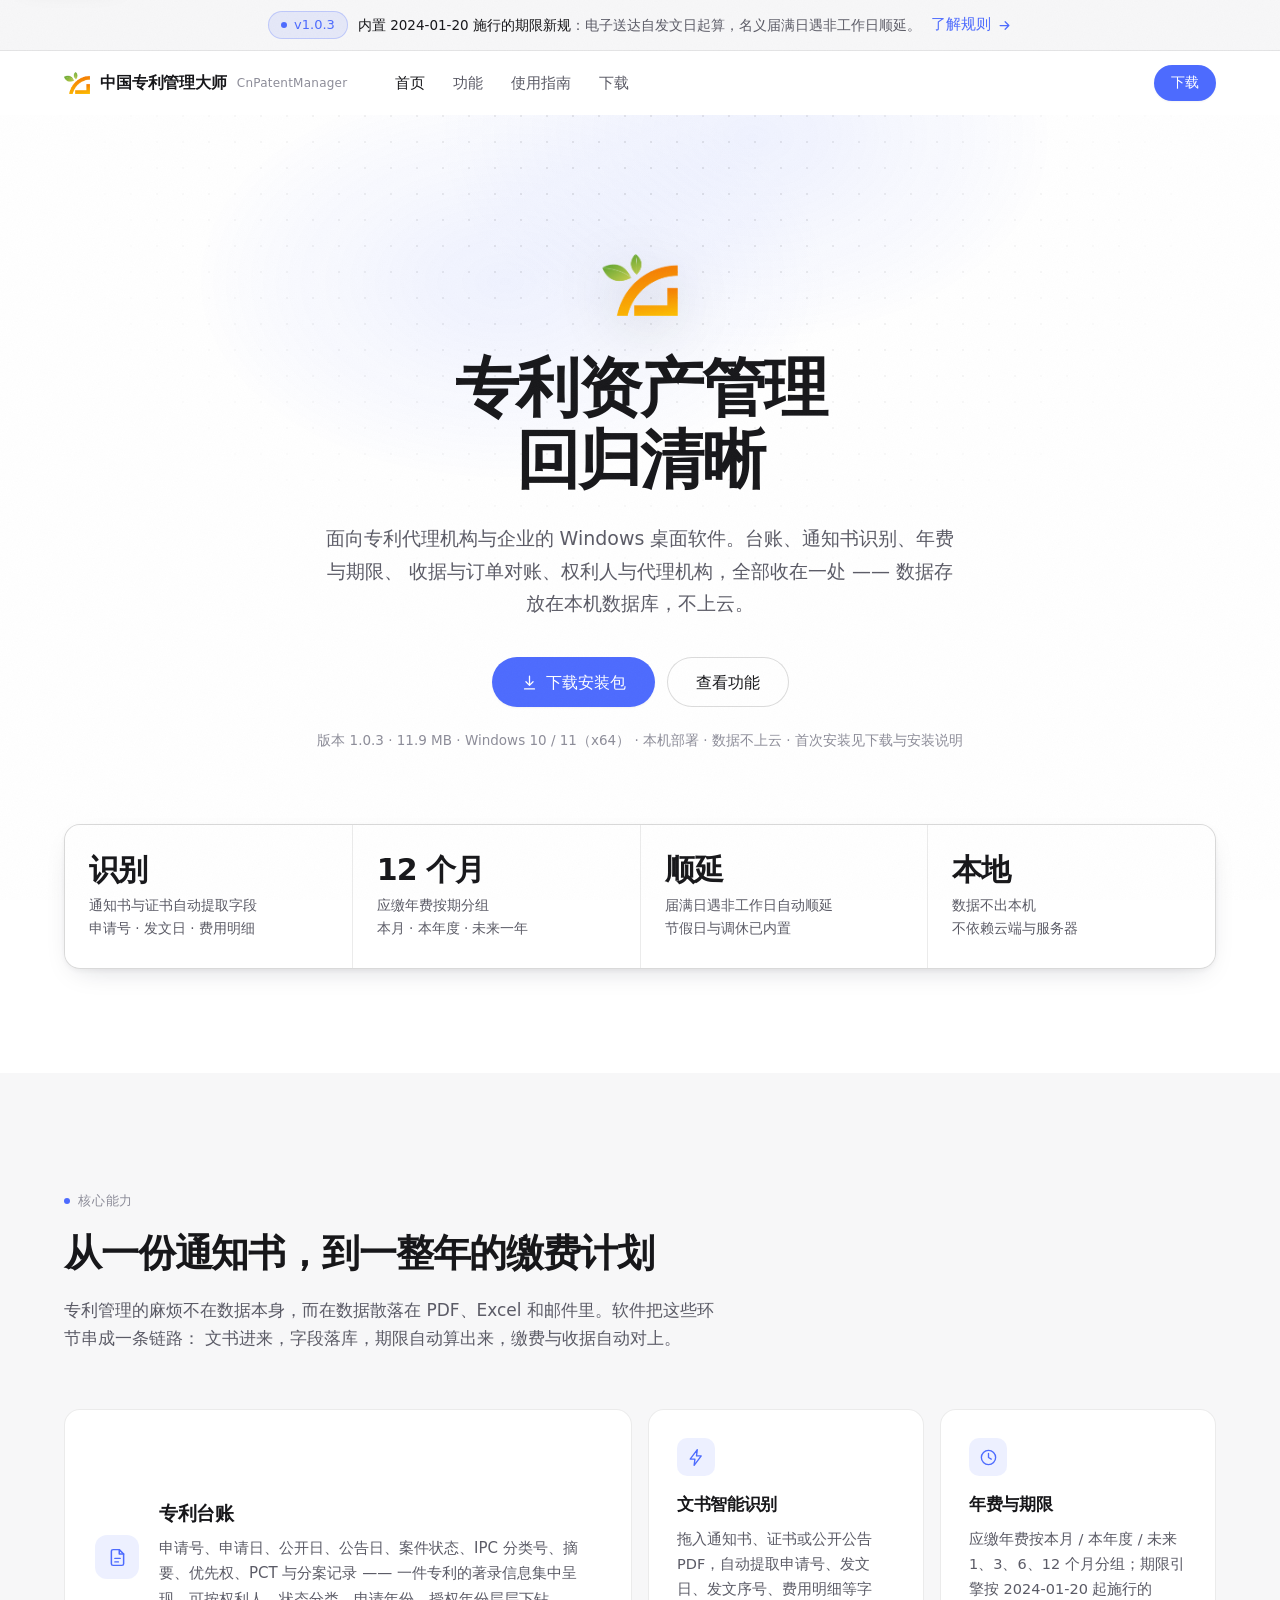
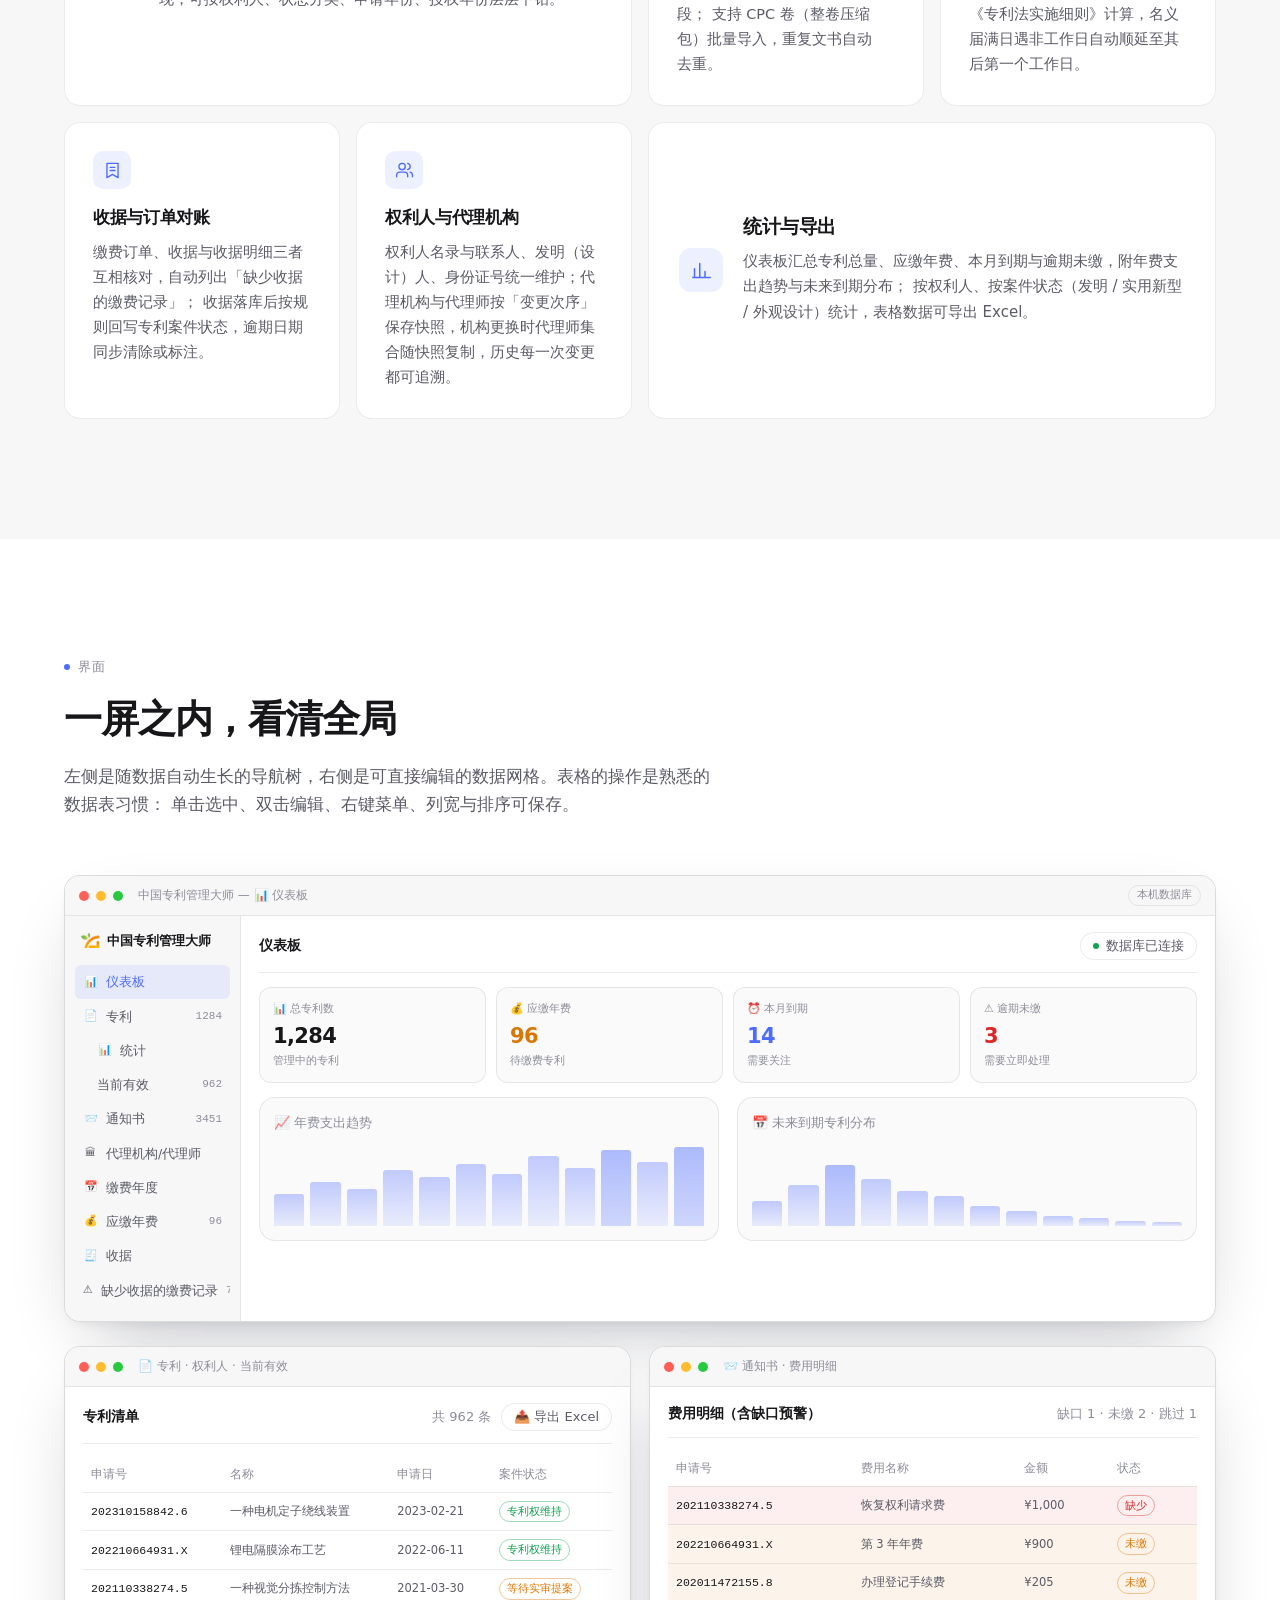
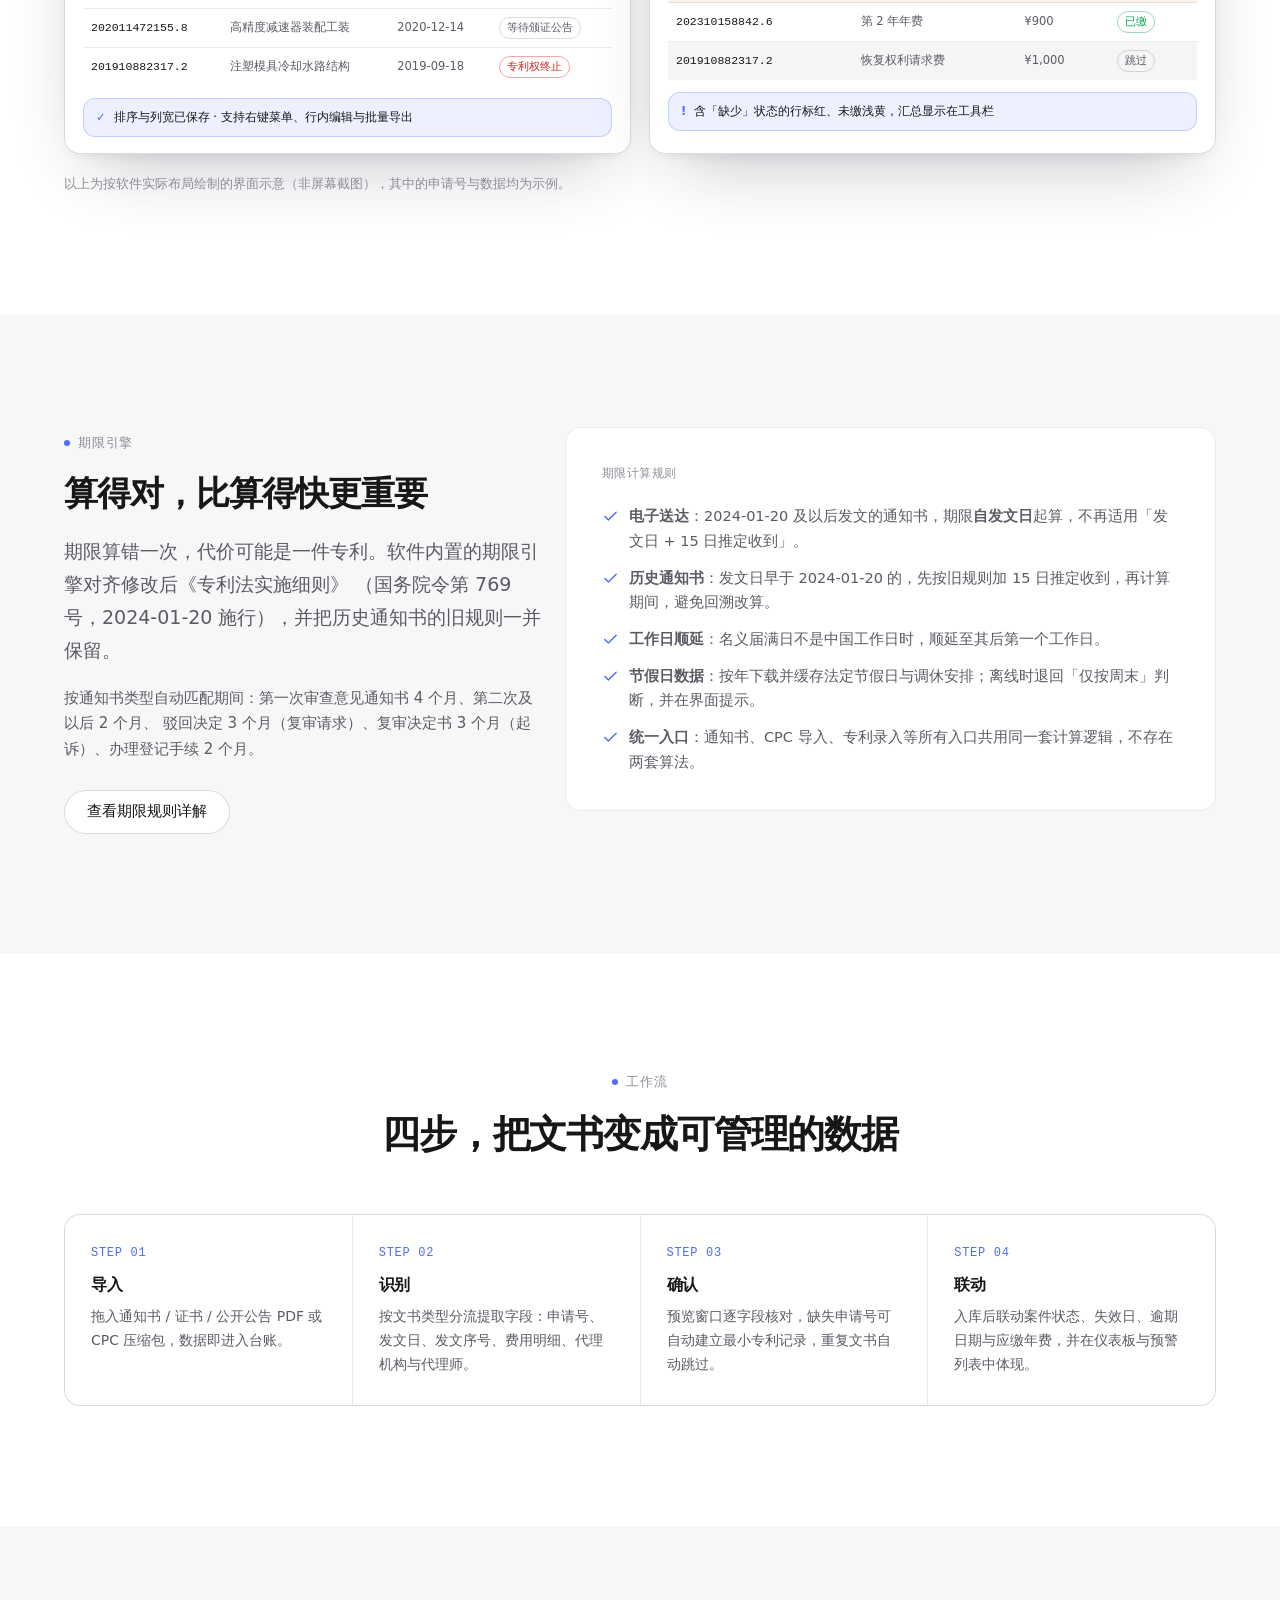
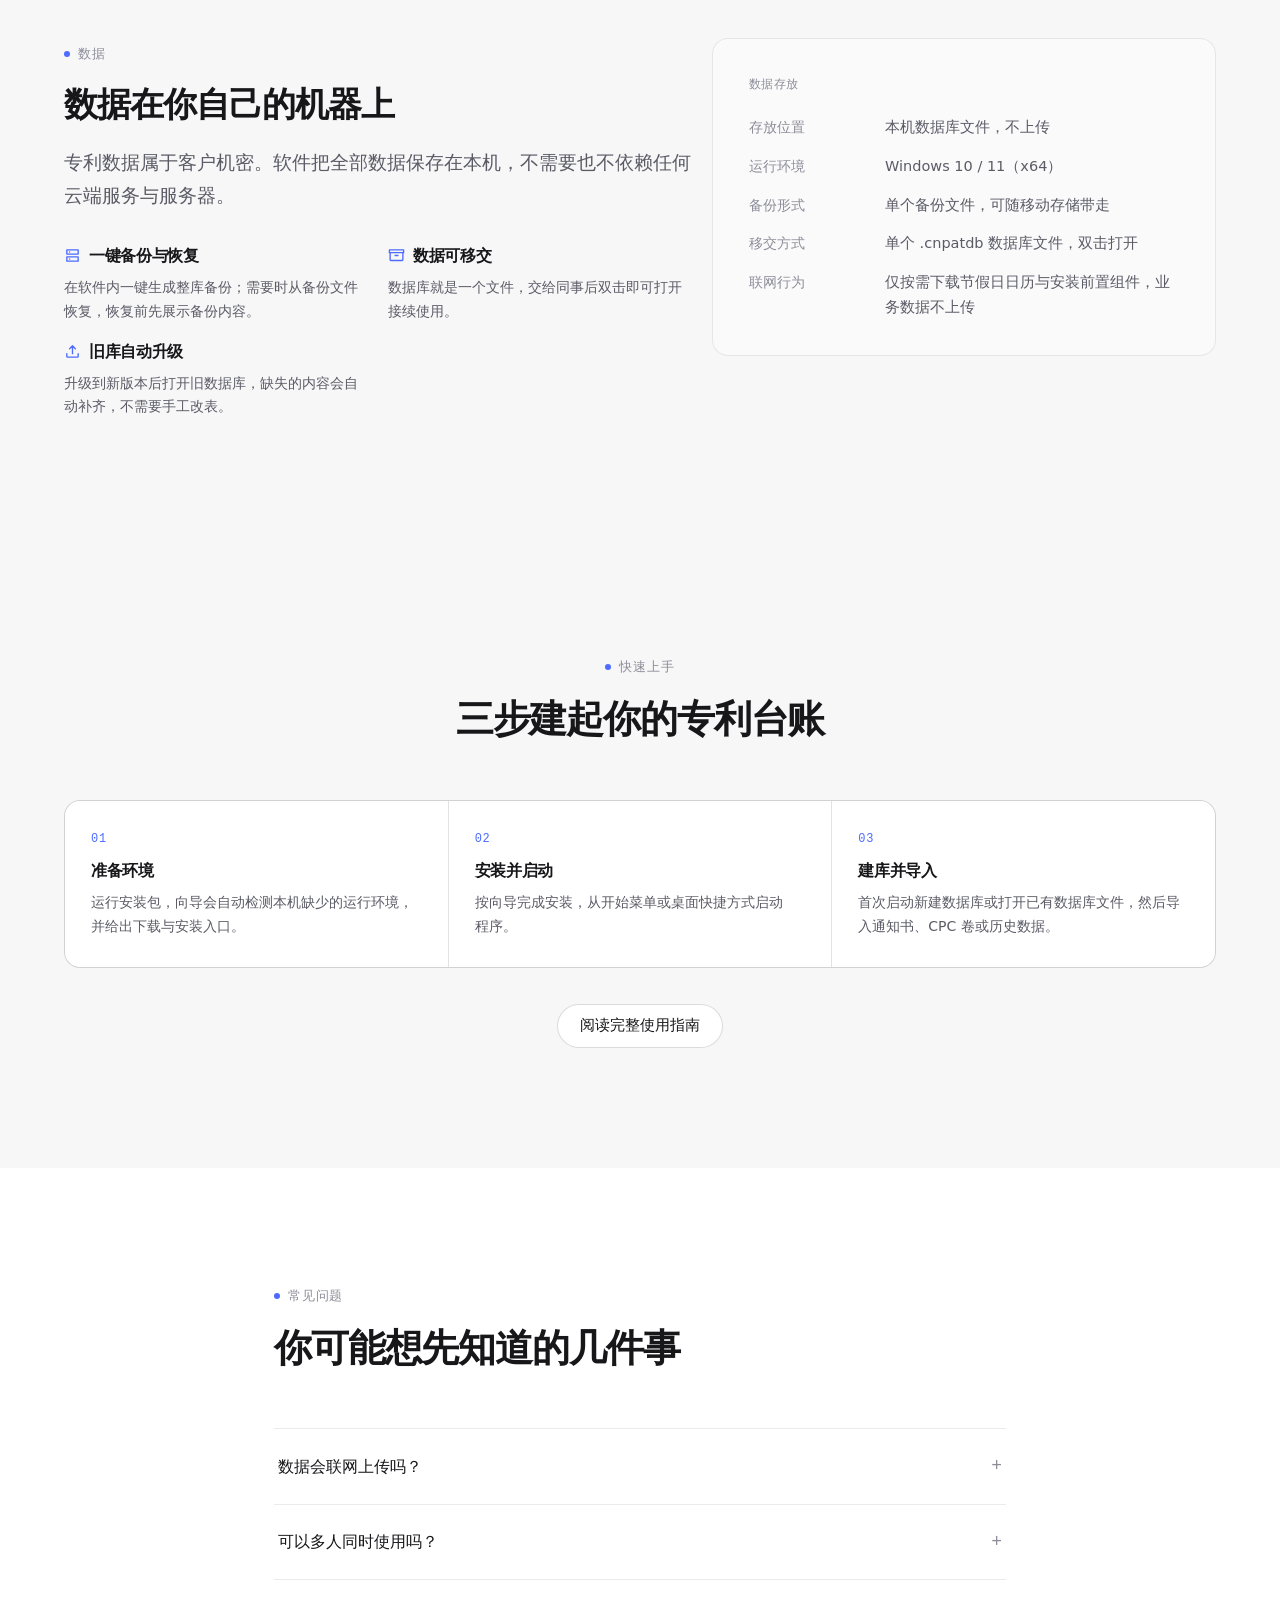
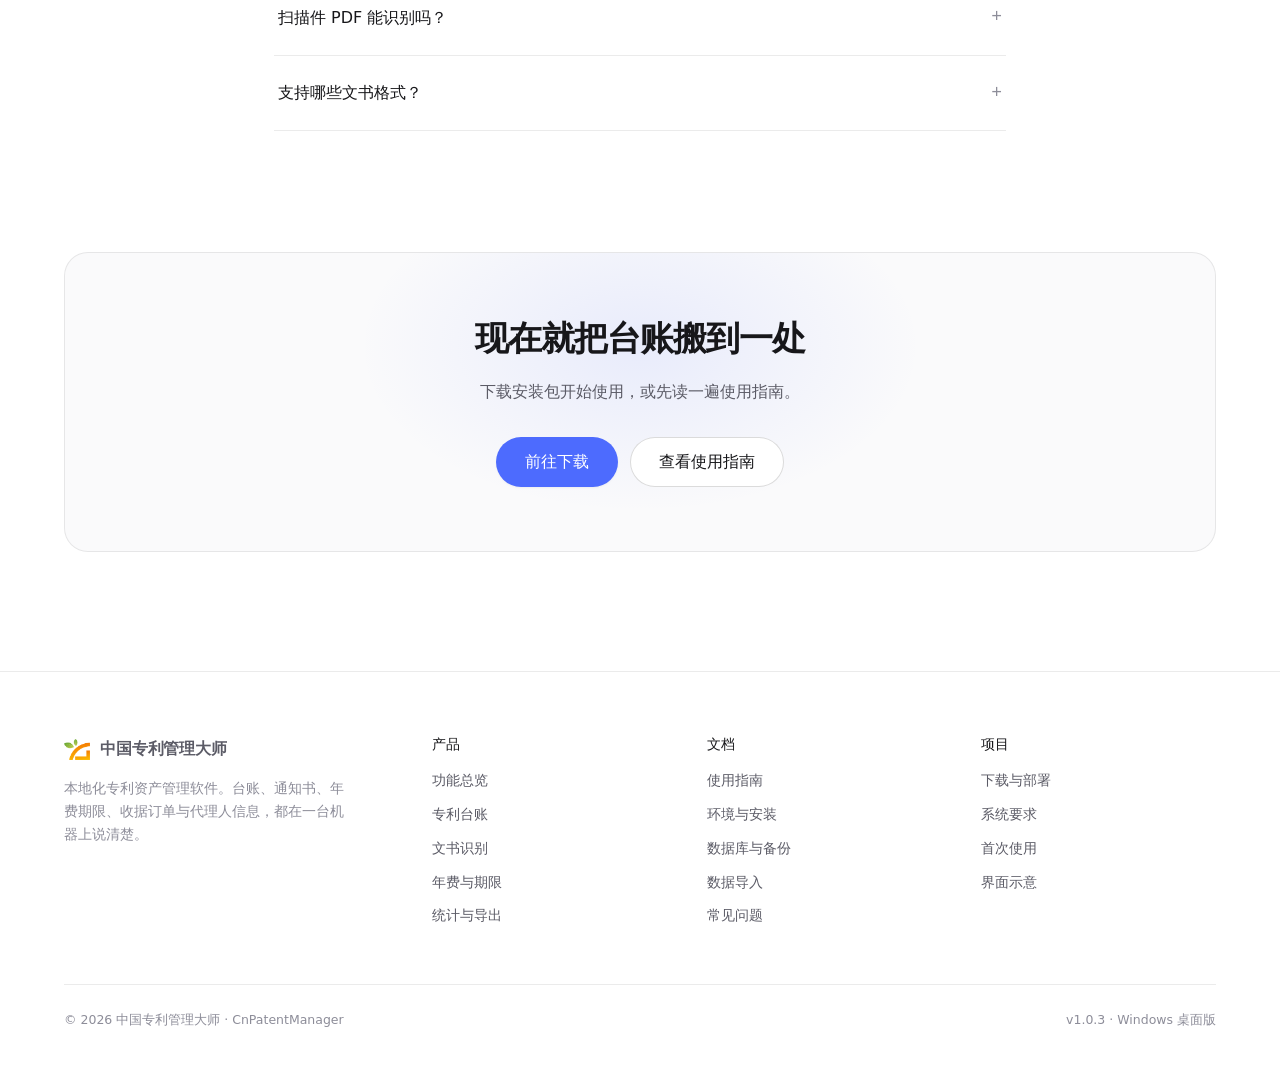
==== commit 74cd3273: "发布 1.0.3 安装包（2026-10-15）：取消 LocalDB 2019 硬门槛，改支持 2012 及以上 起因：客户机上升级到 1.0.2 后弹出「本机 SQL Server 版本过低（12" ====
--- a/index.html
+++ b/index.html
@@ -32,7 +32,7 @@
 
 <!-- ============================ 公告条 ============================ -->
 <div class="notice-bar">
-  <span class="pill pill-soft"><span class="dot"></span>v1.0.2</span>
+  <span class="pill pill-soft"><span class="dot"></span>v1.0.3</span>
   <span><strong>内置 2024-01-20 施行的期限新规</strong>：电子送达自发文日起算，名义届满日遇非工作日顺延。</span>
   <a class="link-arrow" href="guide.html#deadline">了解规则
     <svg viewBox="0 0 24 24" fill="none" stroke="currentColor" stroke-width="2" stroke-linecap="round" stroke-linejoin="round"><path d="M5 12h14M13 6l6 6-6 6"/></svg>
@@ -81,7 +81,7 @@
         </a>
         <a class="btn btn-ghost btn-lg" href="features.html">查看功能</a>
       </div>
-      <p class="hero-note">版本 1.0.2 · 11.9 MB · Windows 10 / 11（x64） · 本机部署 · 数据不上云 ·
+      <p class="hero-note">版本 1.0.3 · 11.9 MB · Windows 10 / 11（x64） · 本机部署 · 数据不上云 ·
         首次安装见<a href="download.html">下载与安装说明</a></p>
 
       <div class="stat-strip reveal">
@@ -594,7 +594,7 @@
     <div class="footer-bottom">
       <span>© <span data-year>2026</span> 中国专利管理大师 · CnPatentManager</span>
       <span class="grow"></span>
-      <span>v1.0.2 · Windows 桌面版</span>
+      <span>v1.0.3 · Windows 桌面版</span>
       <!-- 备案号位：本站在境外托管（GitHub Pages 美国节点），按现行规定无需工信部 ICP 备案，
            因此保持注释状态——不要显示空号。将来若迁到国内服务器 / 对象存储并完成备案，
            把下面一行取消注释，并把占位号换成实际备案号。
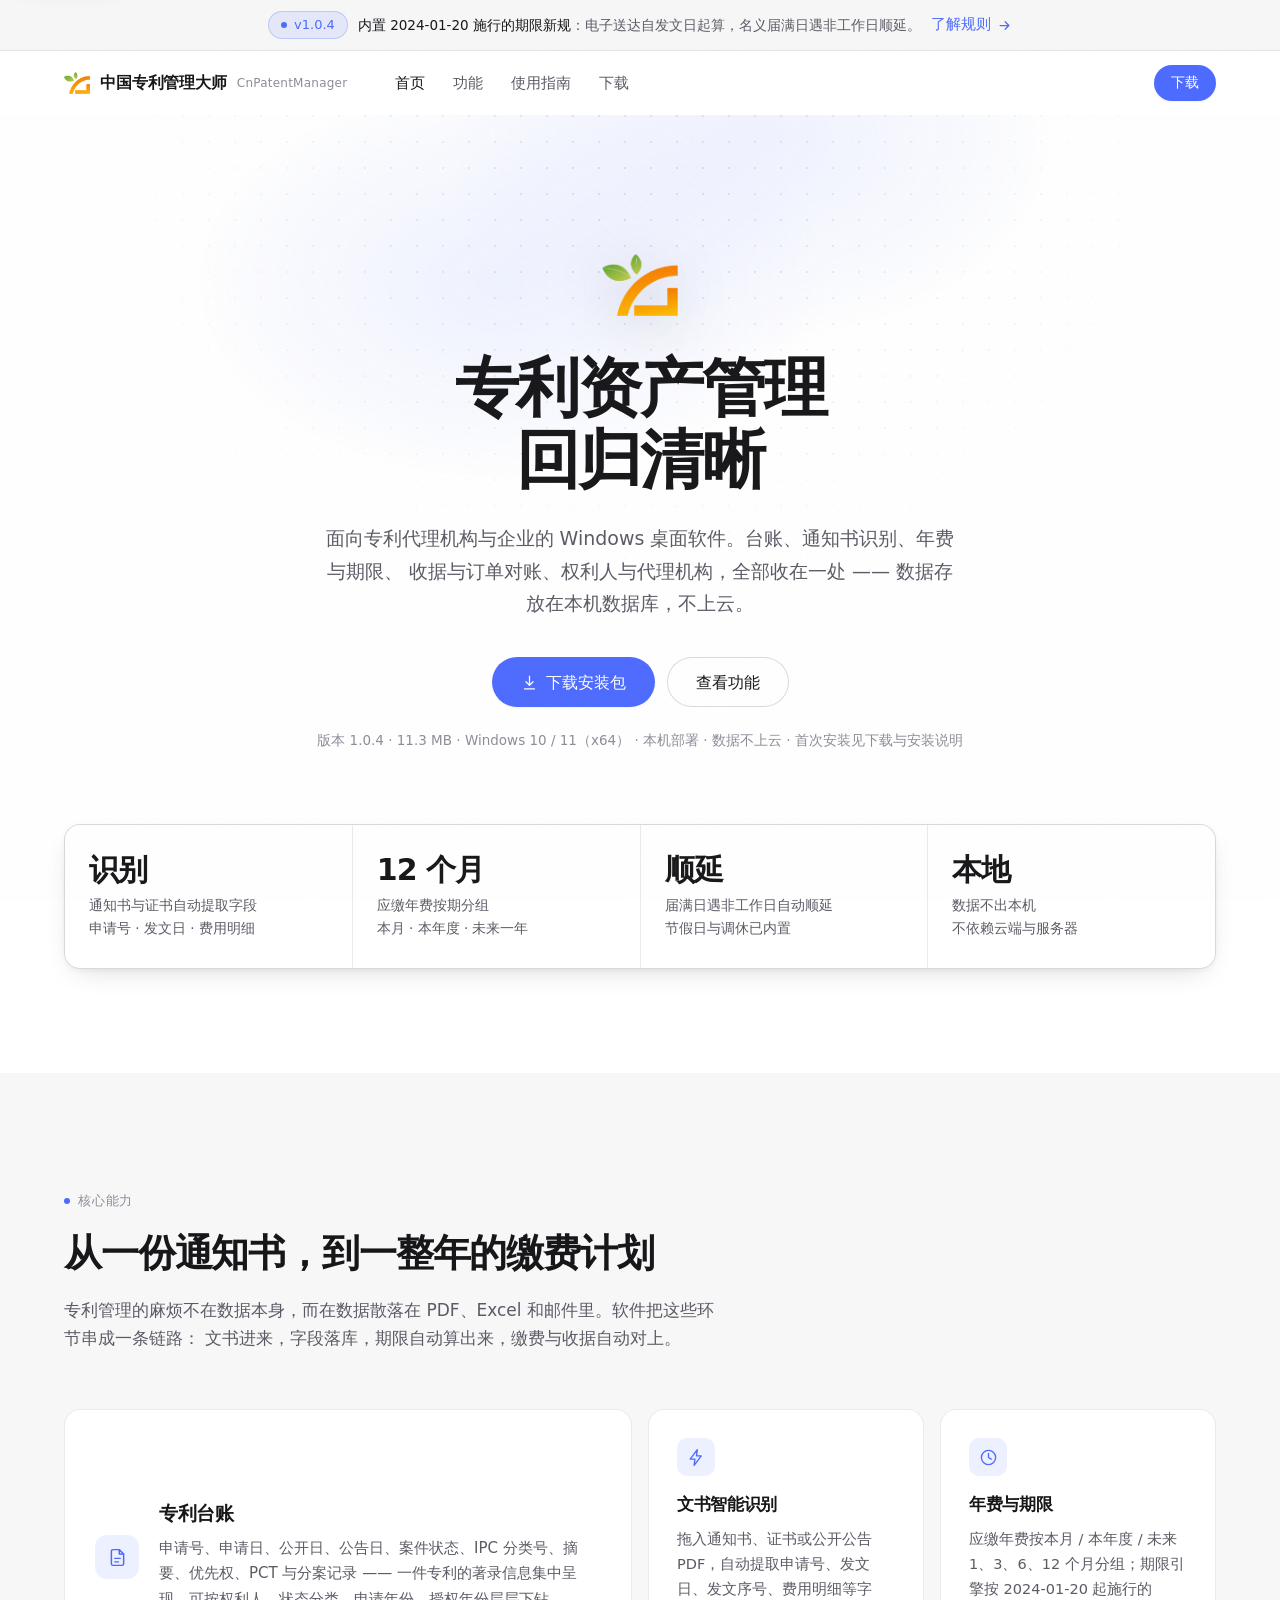
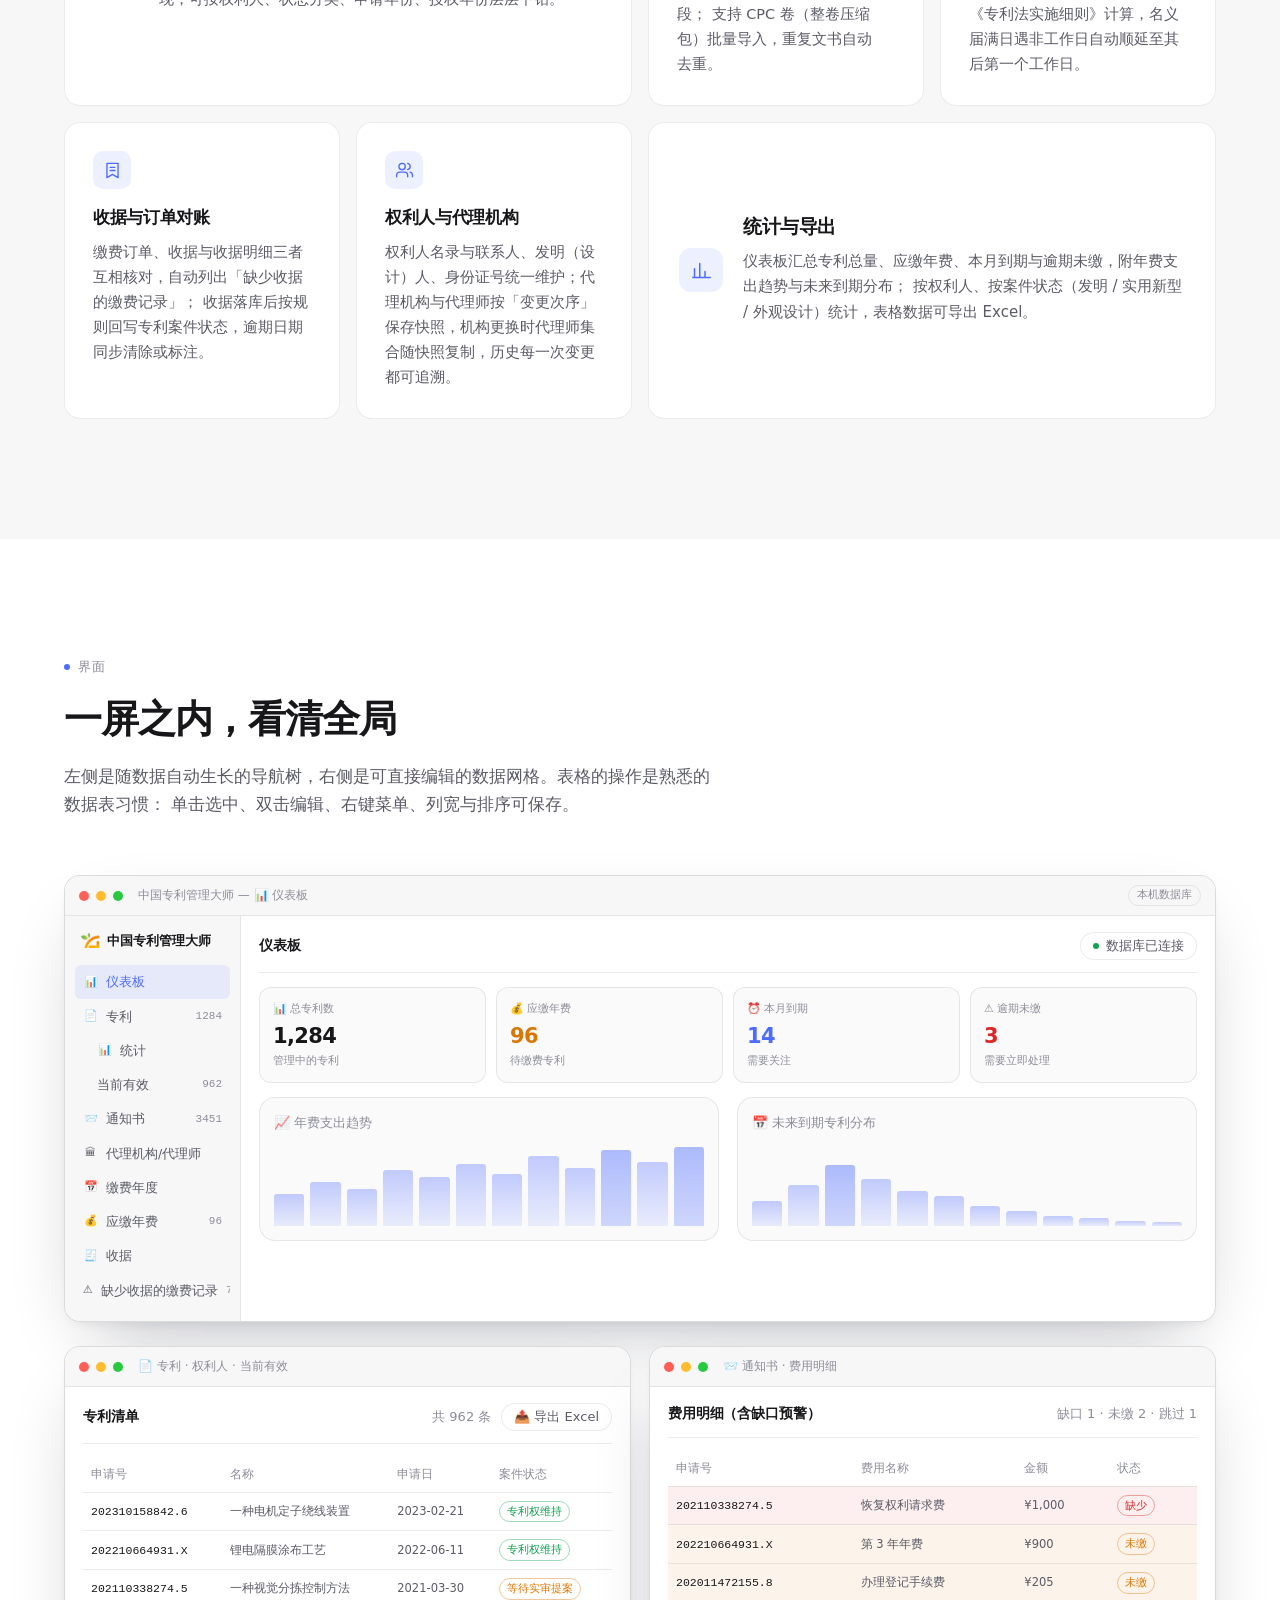
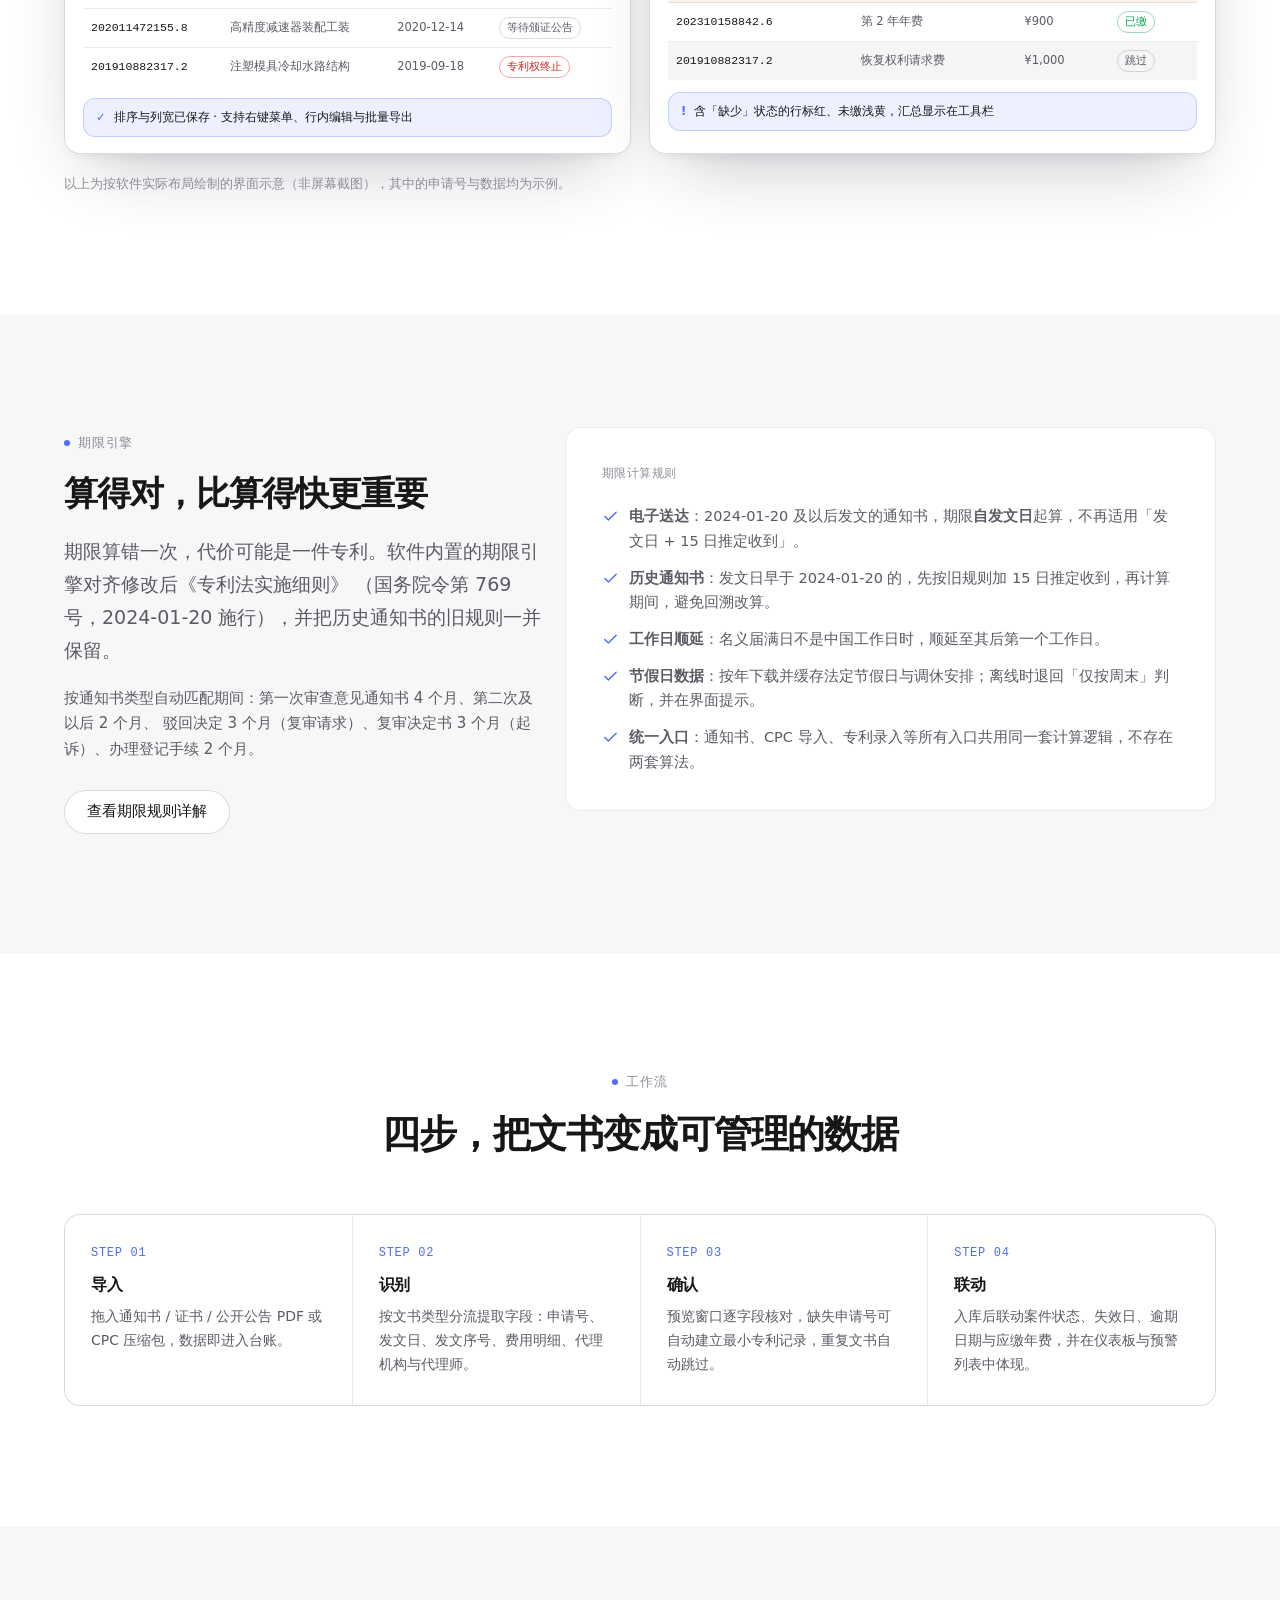
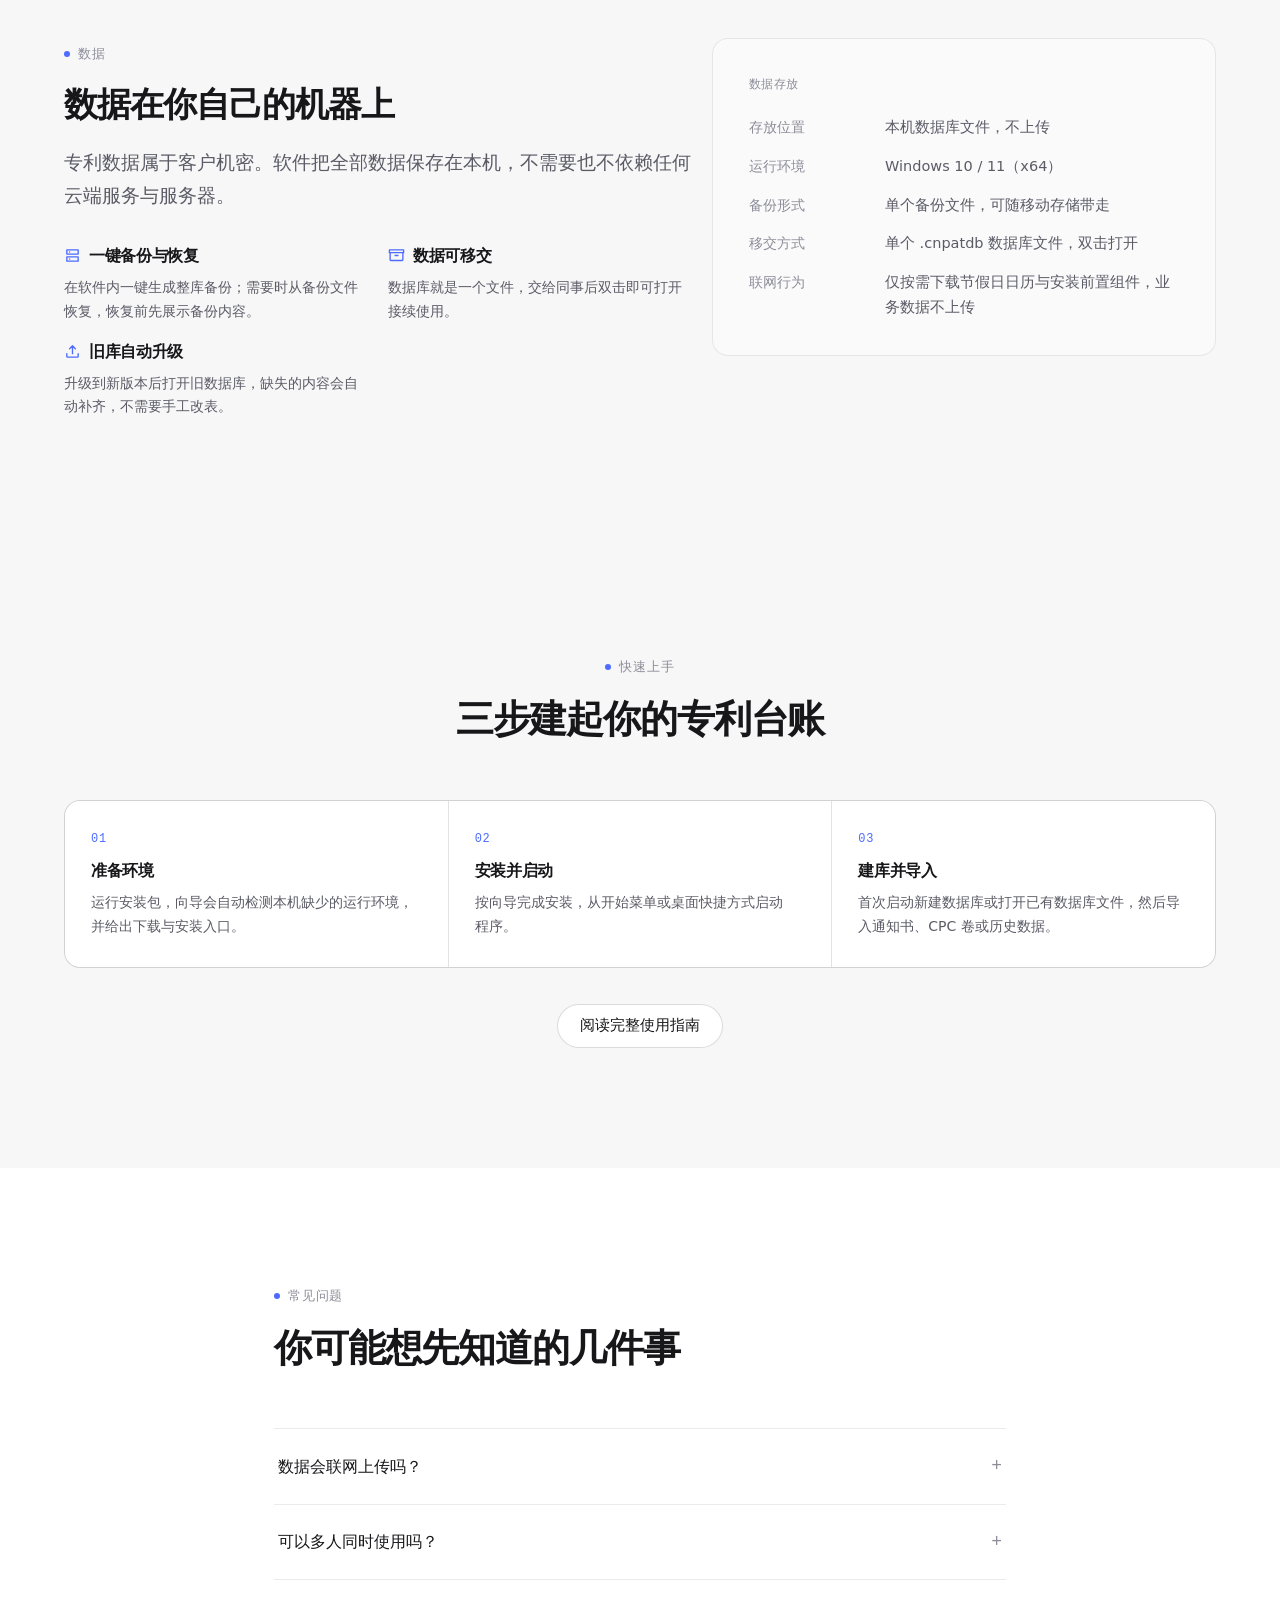
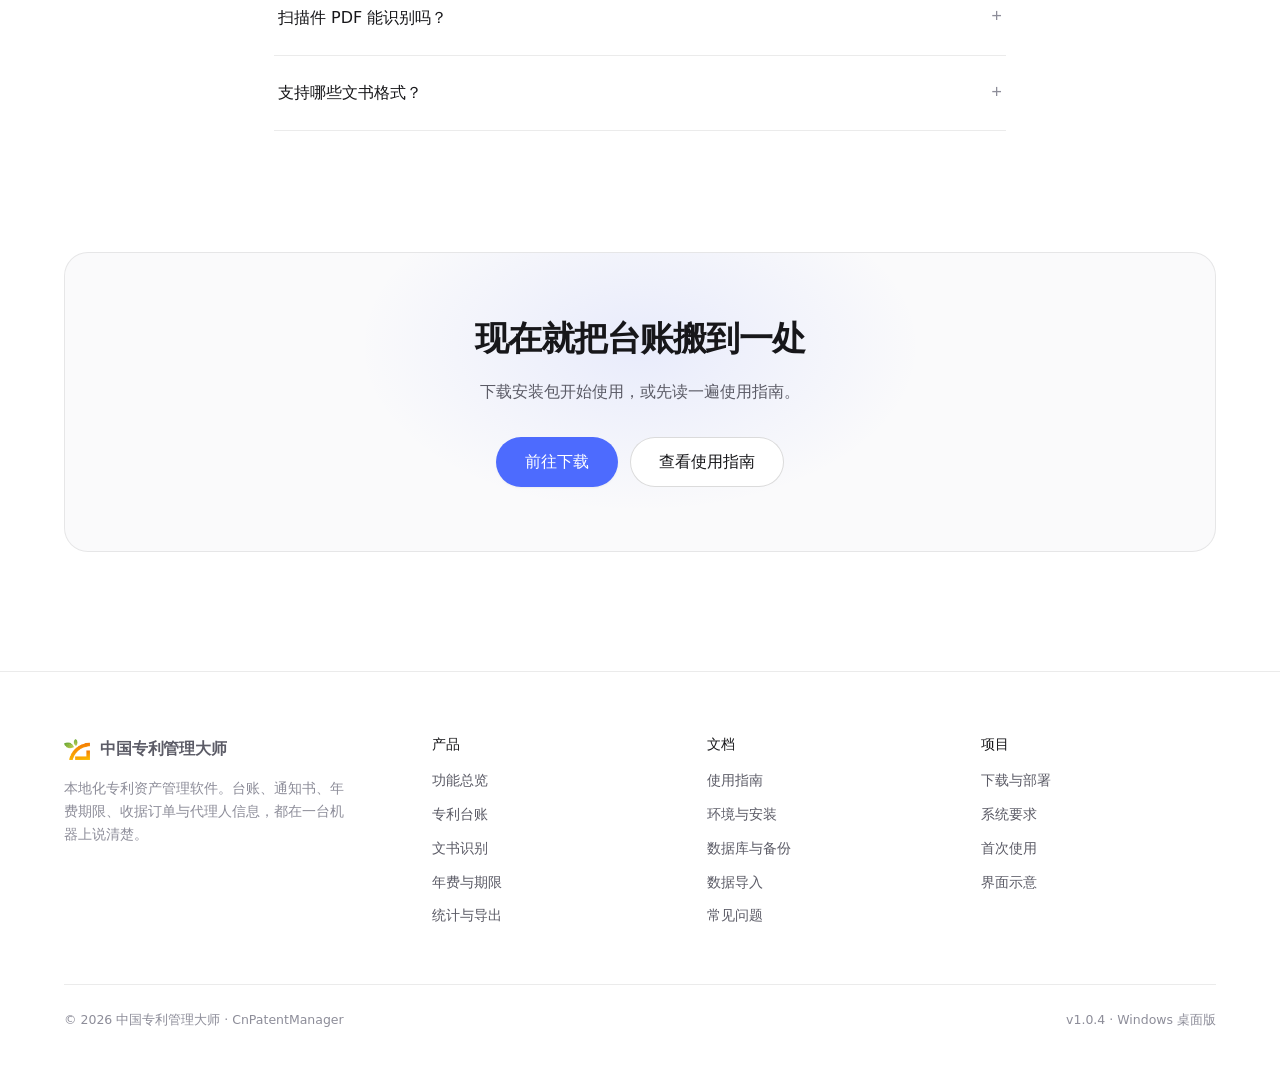
==== commit 3457563d: "发布 1.0.4：更新安装包、版本号与更新日期，并补 1.0.4 的功能说明 - downloads/Setup_CnPatentManager.exe：由主仓库 dotnet publish + I" ====
--- a/index.html
+++ b/index.html
@@ -32,7 +32,7 @@
 
 <!-- ============================ 公告条 ============================ -->
 <div class="notice-bar">
-  <span class="pill pill-soft"><span class="dot"></span>v1.0.3</span>
+  <span class="pill pill-soft"><span class="dot"></span>v1.0.4</span>
   <span><strong>内置 2024-01-20 施行的期限新规</strong>：电子送达自发文日起算，名义届满日遇非工作日顺延。</span>
   <a class="link-arrow" href="guide.html#deadline">了解规则
     <svg viewBox="0 0 24 24" fill="none" stroke="currentColor" stroke-width="2" stroke-linecap="round" stroke-linejoin="round"><path d="M5 12h14M13 6l6 6-6 6"/></svg>
@@ -81,7 +81,7 @@
         </a>
         <a class="btn btn-ghost btn-lg" href="features.html">查看功能</a>
       </div>
-      <p class="hero-note">版本 1.0.3 · 11.9 MB · Windows 10 / 11（x64） · 本机部署 · 数据不上云 ·
+      <p class="hero-note">版本 1.0.4 · 11.3 MB · Windows 10 / 11（x64） · 本机部署 · 数据不上云 ·
         首次安装见<a href="download.html">下载与安装说明</a></p>
 
       <div class="stat-strip reveal">
@@ -594,7 +594,7 @@
     <div class="footer-bottom">
       <span>© <span data-year>2026</span> 中国专利管理大师 · CnPatentManager</span>
       <span class="grow"></span>
-      <span>v1.0.3 · Windows 桌面版</span>
+      <span>v1.0.4 · Windows 桌面版</span>
       <!-- 备案号位：本站在境外托管（GitHub Pages 美国节点），按现行规定无需工信部 ICP 备案，
            因此保持注释状态——不要显示空号。将来若迁到国内服务器 / 对象存储并完成备案，
            把下面一行取消注释，并把占位号换成实际备案号。
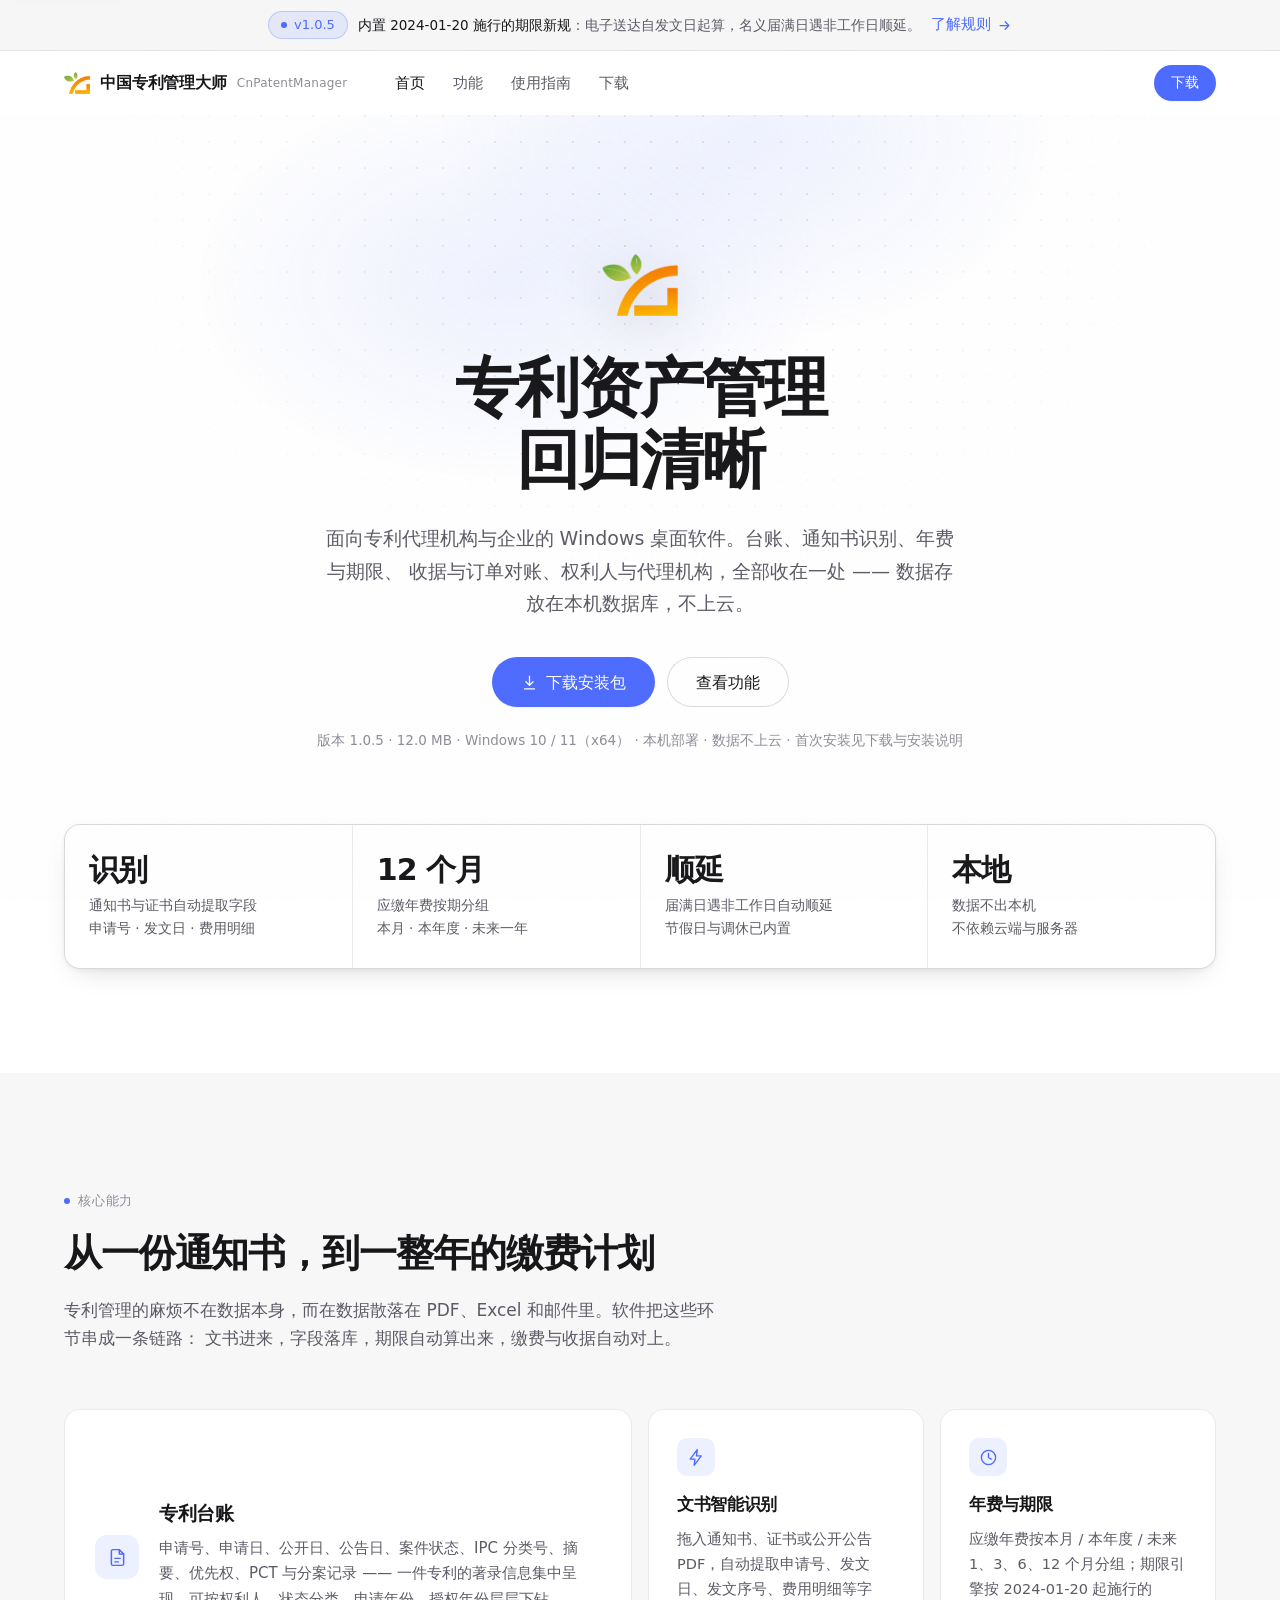
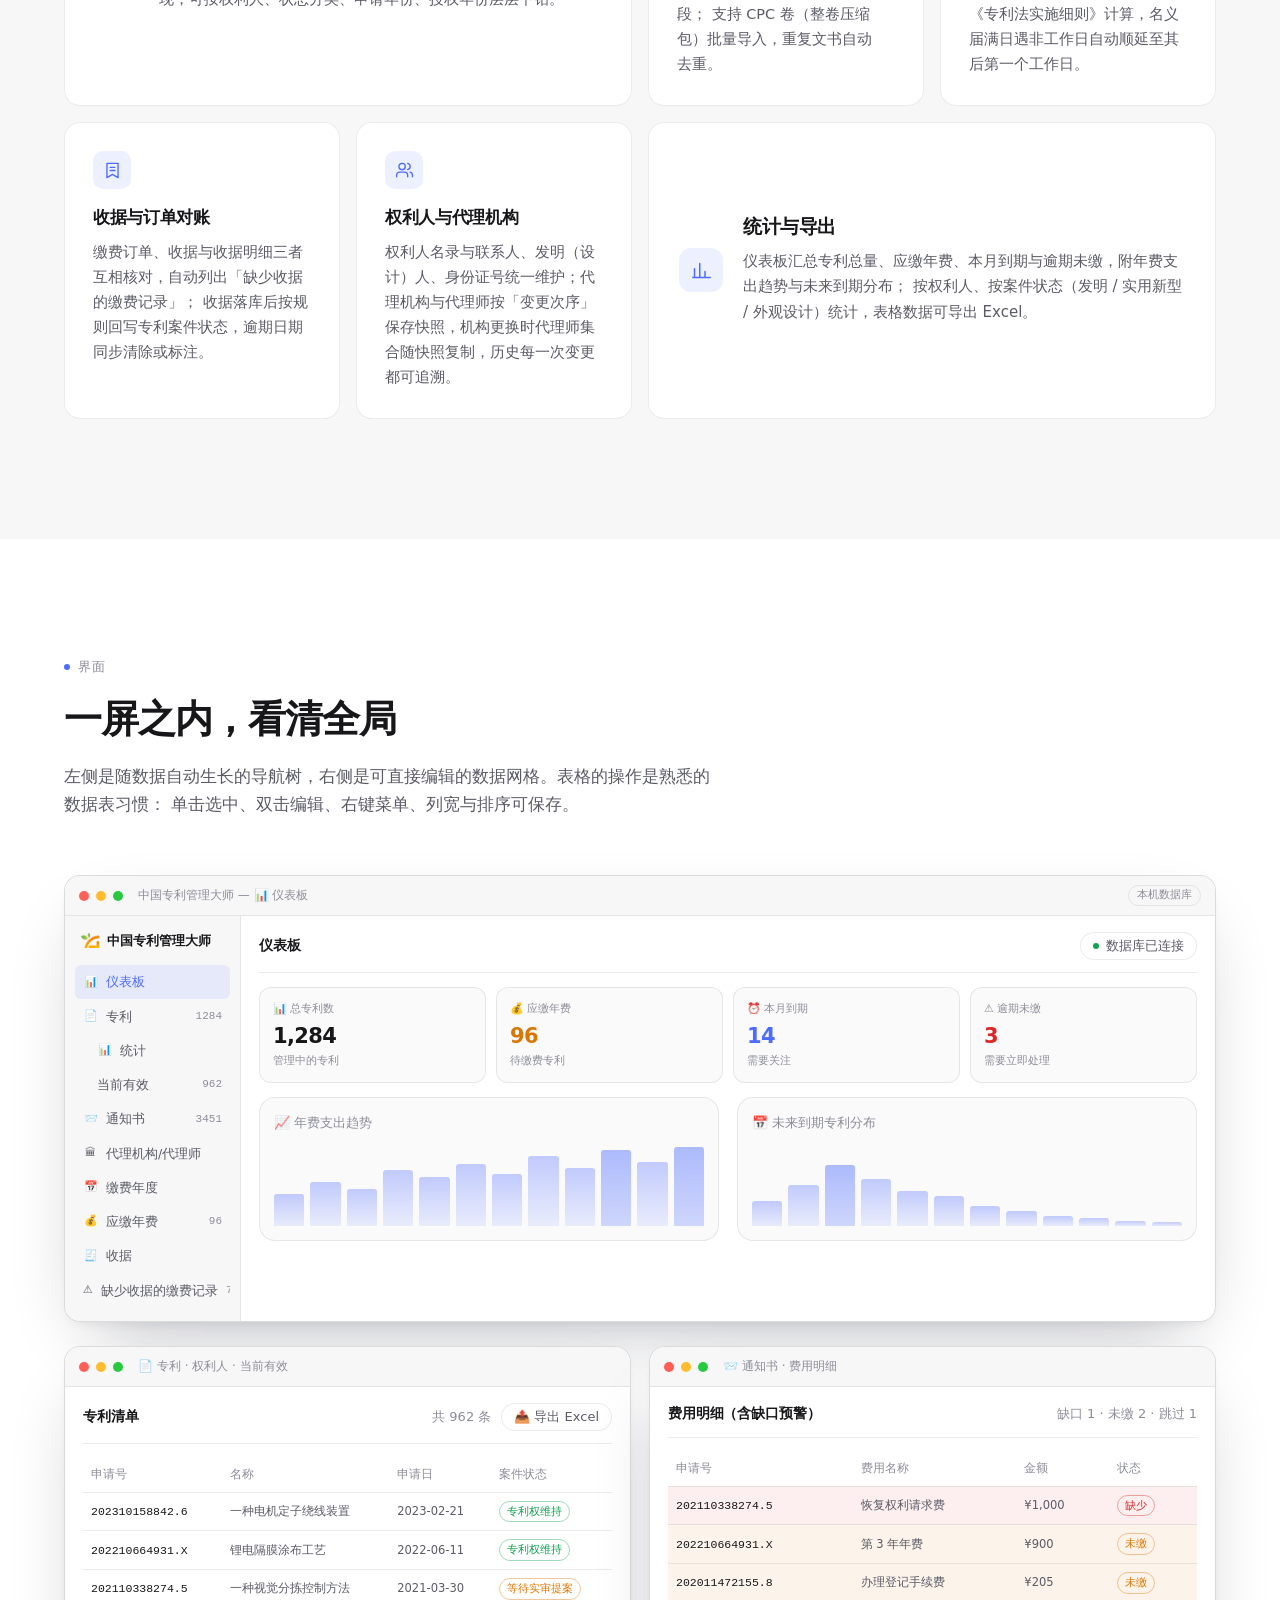
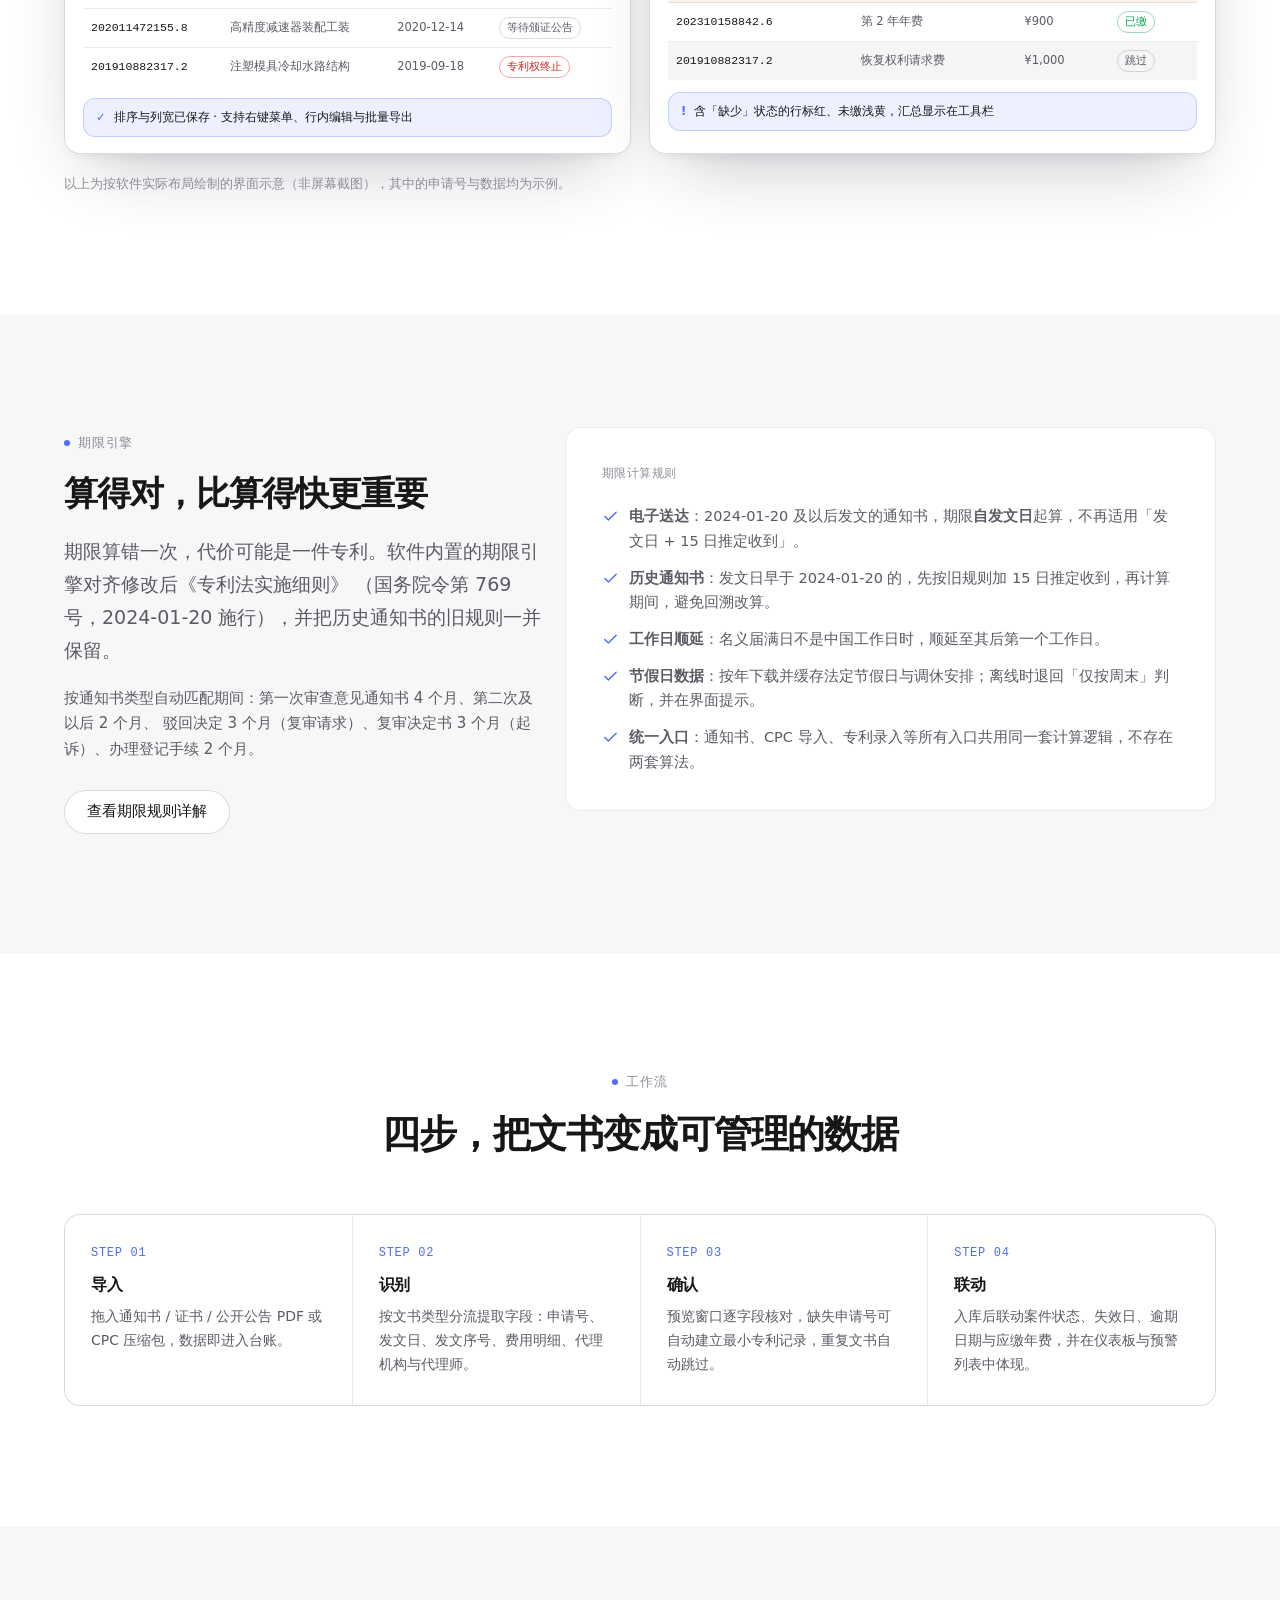
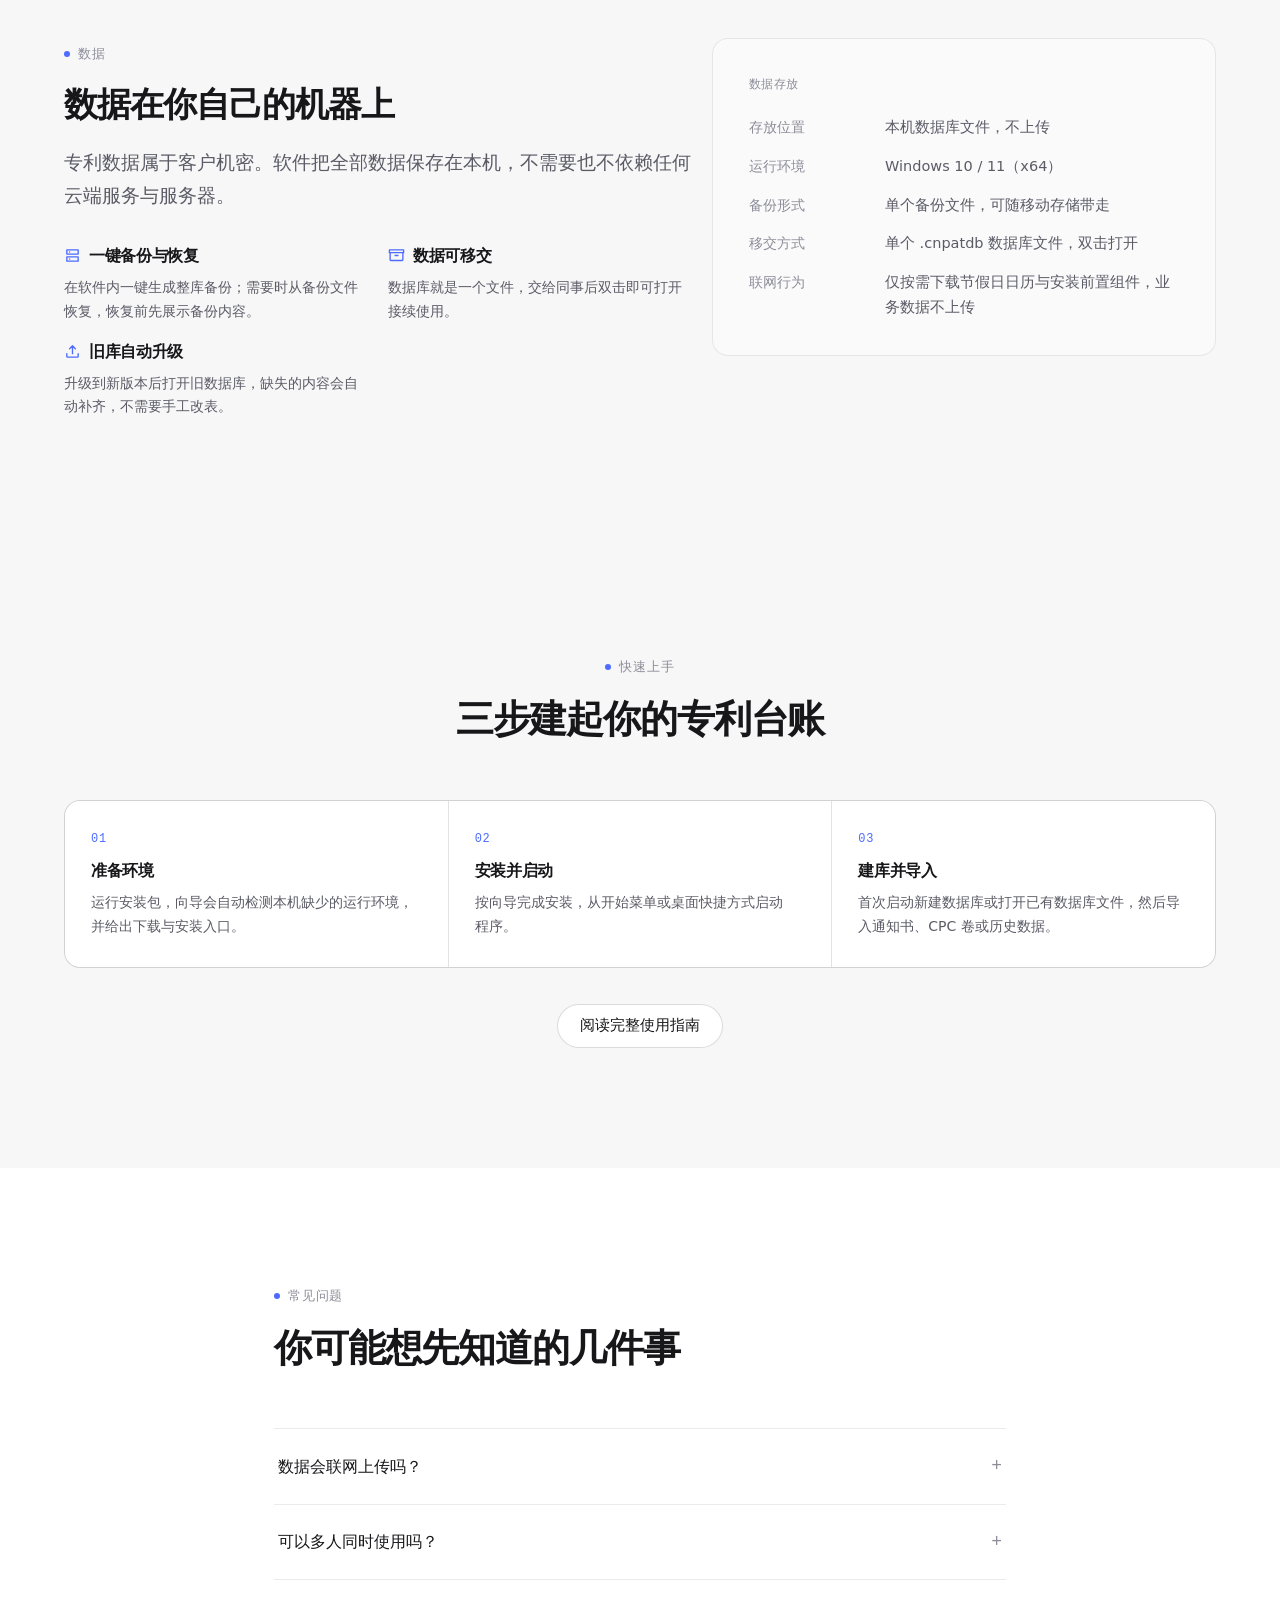
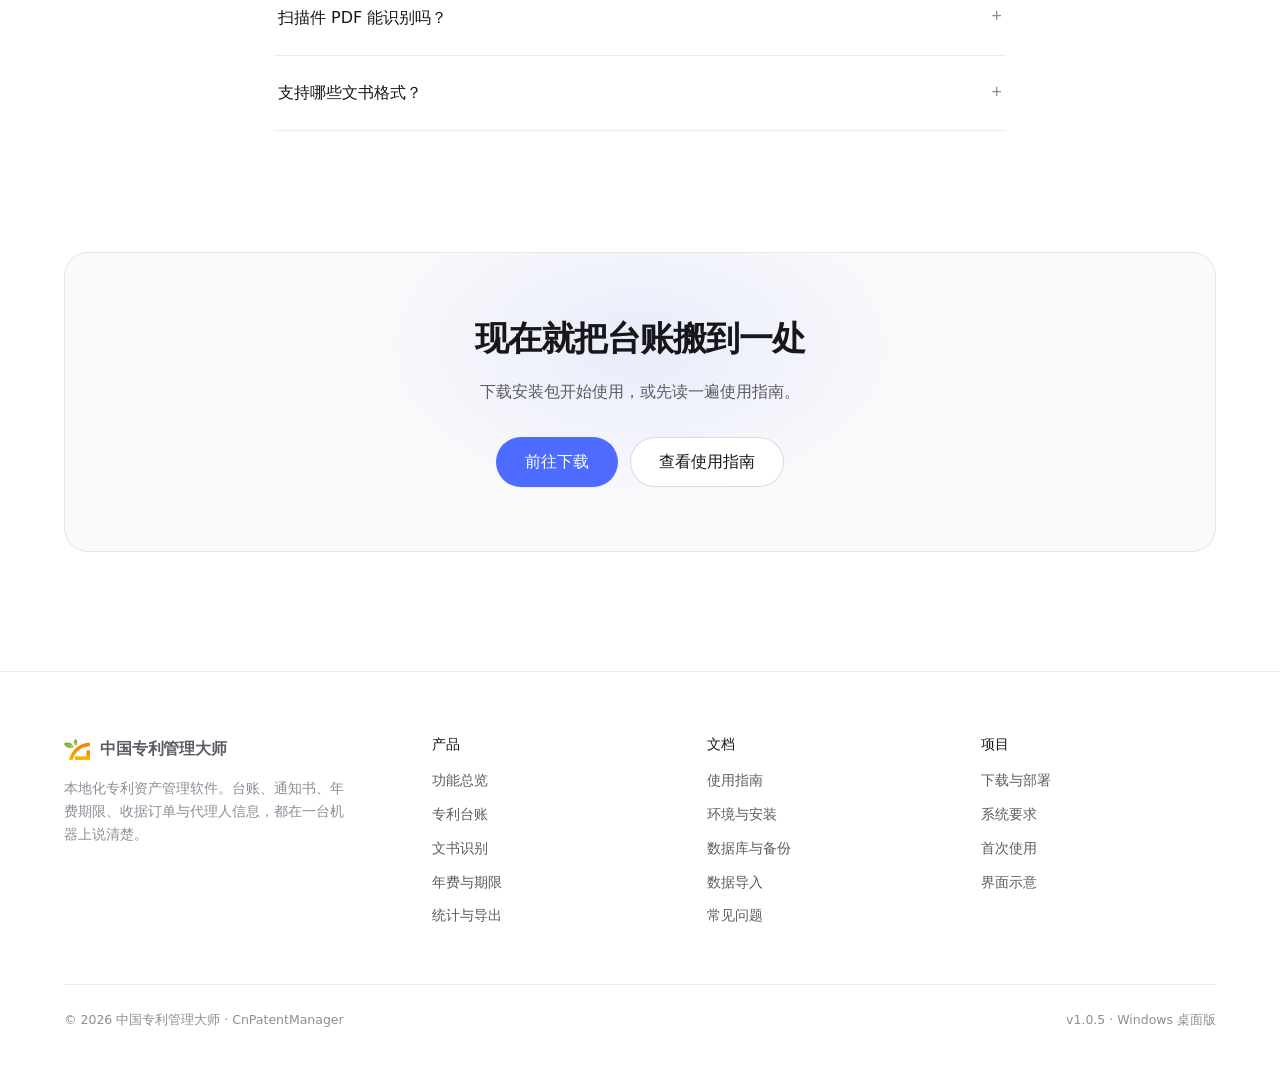
==== commit 85e70d7d: "发布 1.0.5：新增通知书「答复情况」 - 安装包：Setup_CnPatentManager.exe（1.0.5，12,537,783 字节 / 12.0 MB） - version.json：v" ====
--- a/index.html
+++ b/index.html
@@ -32,7 +32,7 @@
 
 <!-- ============================ 公告条 ============================ -->
 <div class="notice-bar">
-  <span class="pill pill-soft"><span class="dot"></span>v1.0.4</span>
+  <span class="pill pill-soft"><span class="dot"></span>v1.0.5</span>
   <span><strong>内置 2024-01-20 施行的期限新规</strong>：电子送达自发文日起算，名义届满日遇非工作日顺延。</span>
   <a class="link-arrow" href="guide.html#deadline">了解规则
     <svg viewBox="0 0 24 24" fill="none" stroke="currentColor" stroke-width="2" stroke-linecap="round" stroke-linejoin="round"><path d="M5 12h14M13 6l6 6-6 6"/></svg>
@@ -81,7 +81,7 @@
         </a>
         <a class="btn btn-ghost btn-lg" href="features.html">查看功能</a>
       </div>
-      <p class="hero-note">版本 1.0.4 · 11.3 MB · Windows 10 / 11（x64） · 本机部署 · 数据不上云 ·
+      <p class="hero-note">版本 1.0.5 · 12.0 MB · Windows 10 / 11（x64） · 本机部署 · 数据不上云 ·
         首次安装见<a href="download.html">下载与安装说明</a></p>
 
       <div class="stat-strip reveal">
@@ -594,7 +594,7 @@
     <div class="footer-bottom">
       <span>© <span data-year>2026</span> 中国专利管理大师 · CnPatentManager</span>
       <span class="grow"></span>
-      <span>v1.0.4 · Windows 桌面版</span>
+      <span>v1.0.5 · Windows 桌面版</span>
       <!-- 备案号位：本站在境外托管（GitHub Pages 美国节点），按现行规定无需工信部 ICP 备案，
            因此保持注释状态——不要显示空号。将来若迁到国内服务器 / 对象存储并完成备案，
            把下面一行取消注释，并把占位号换成实际备案号。
